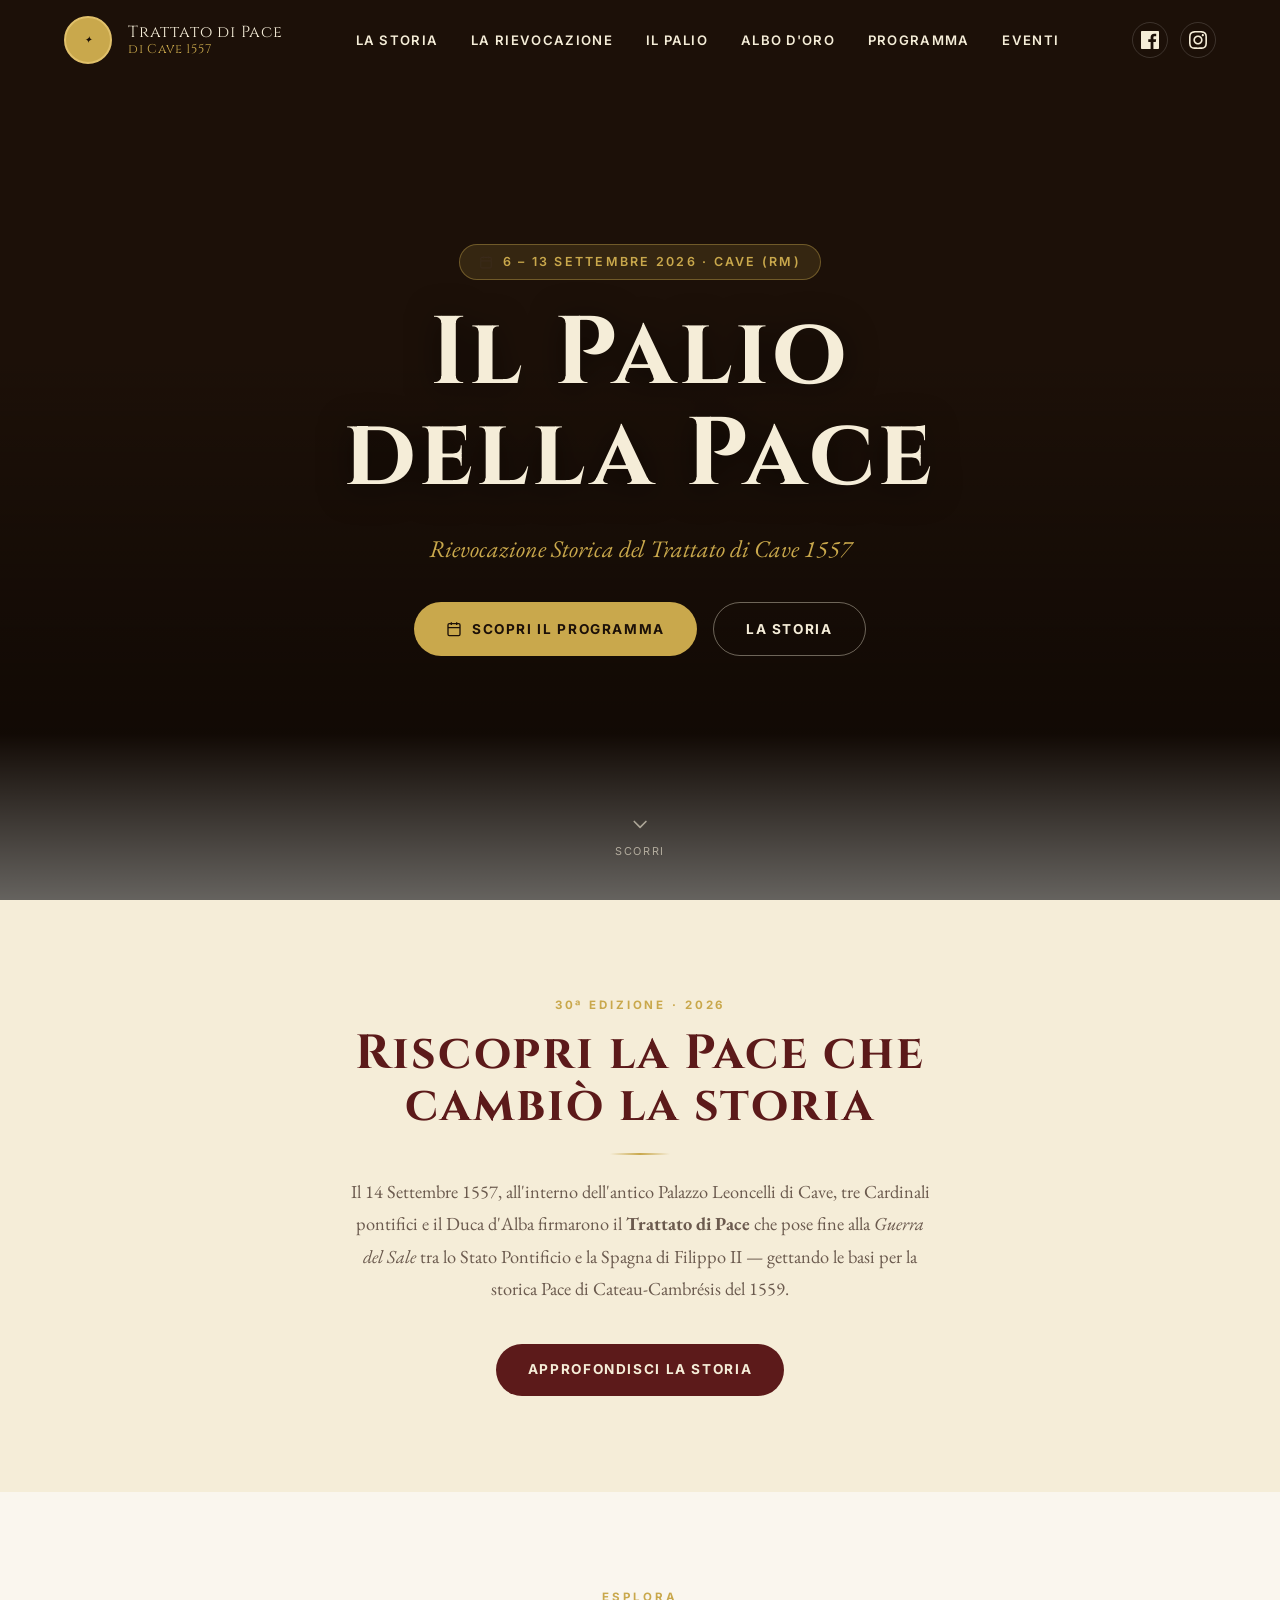
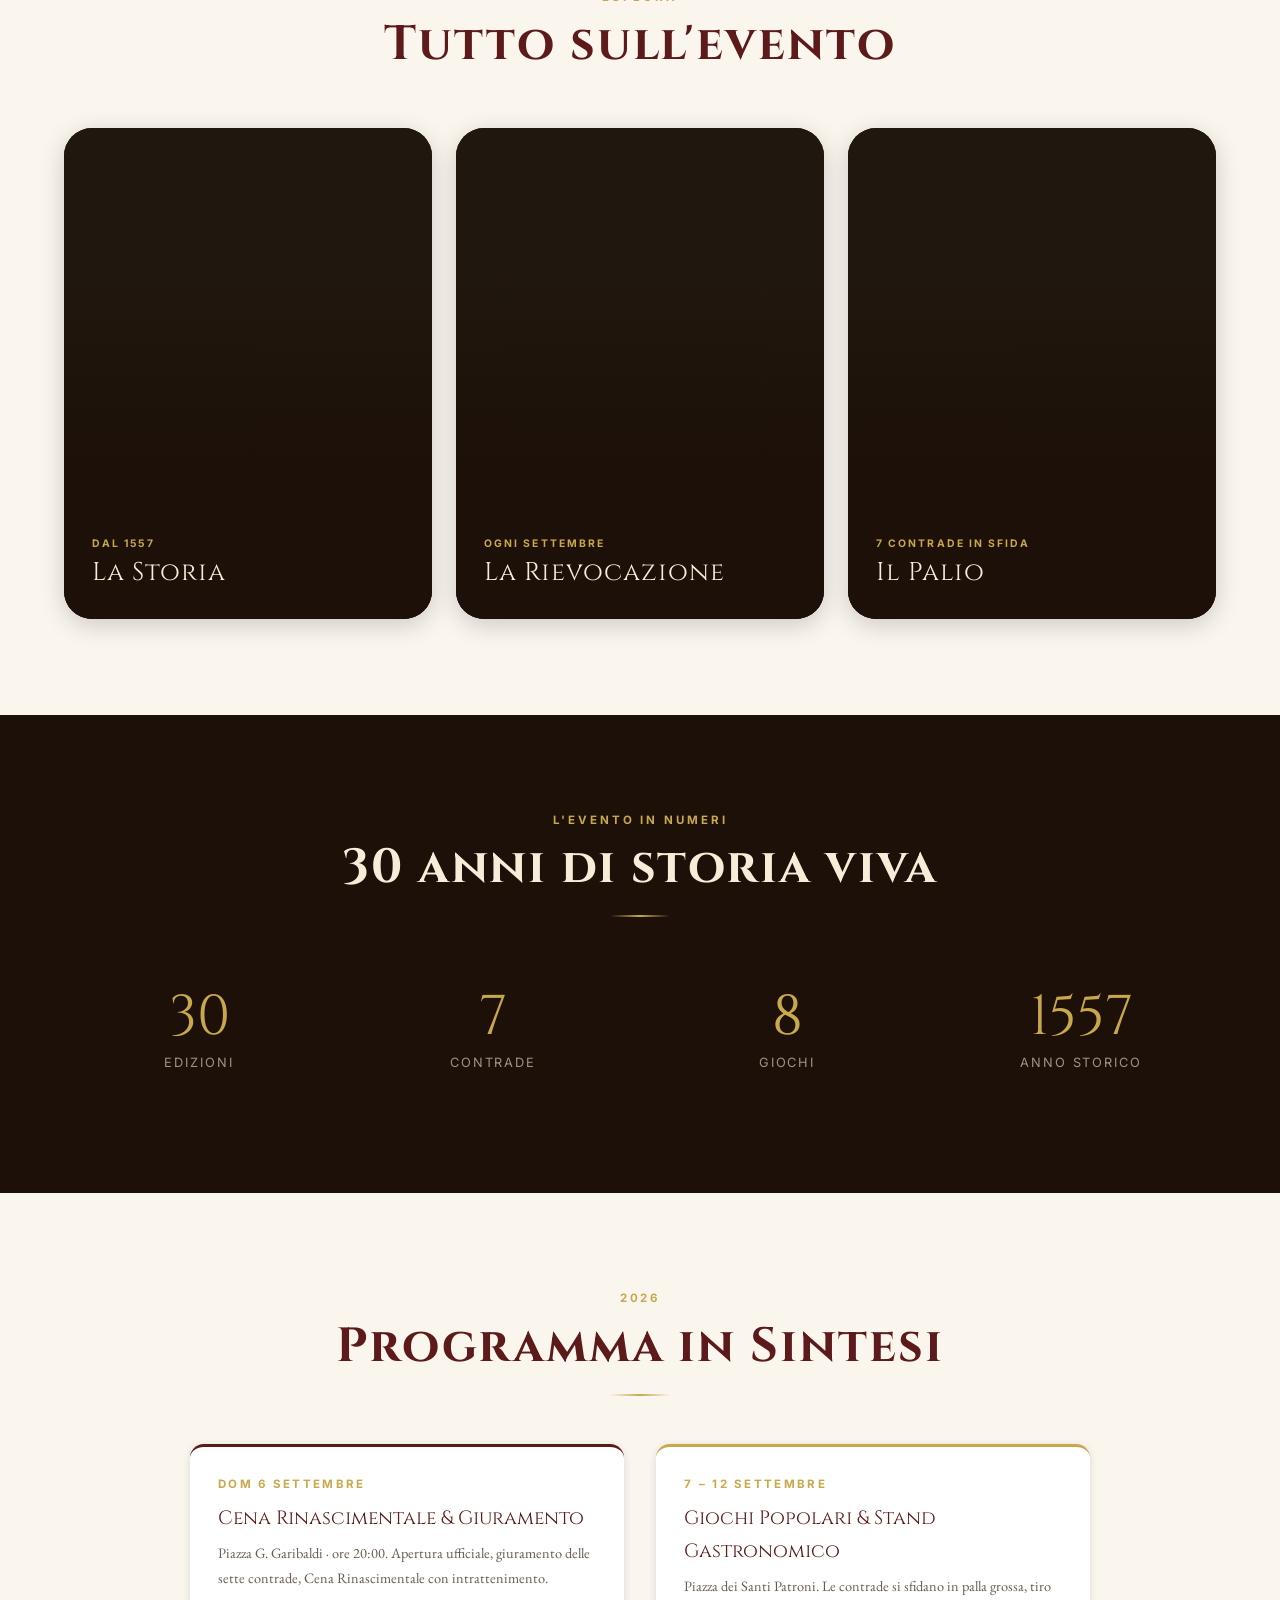
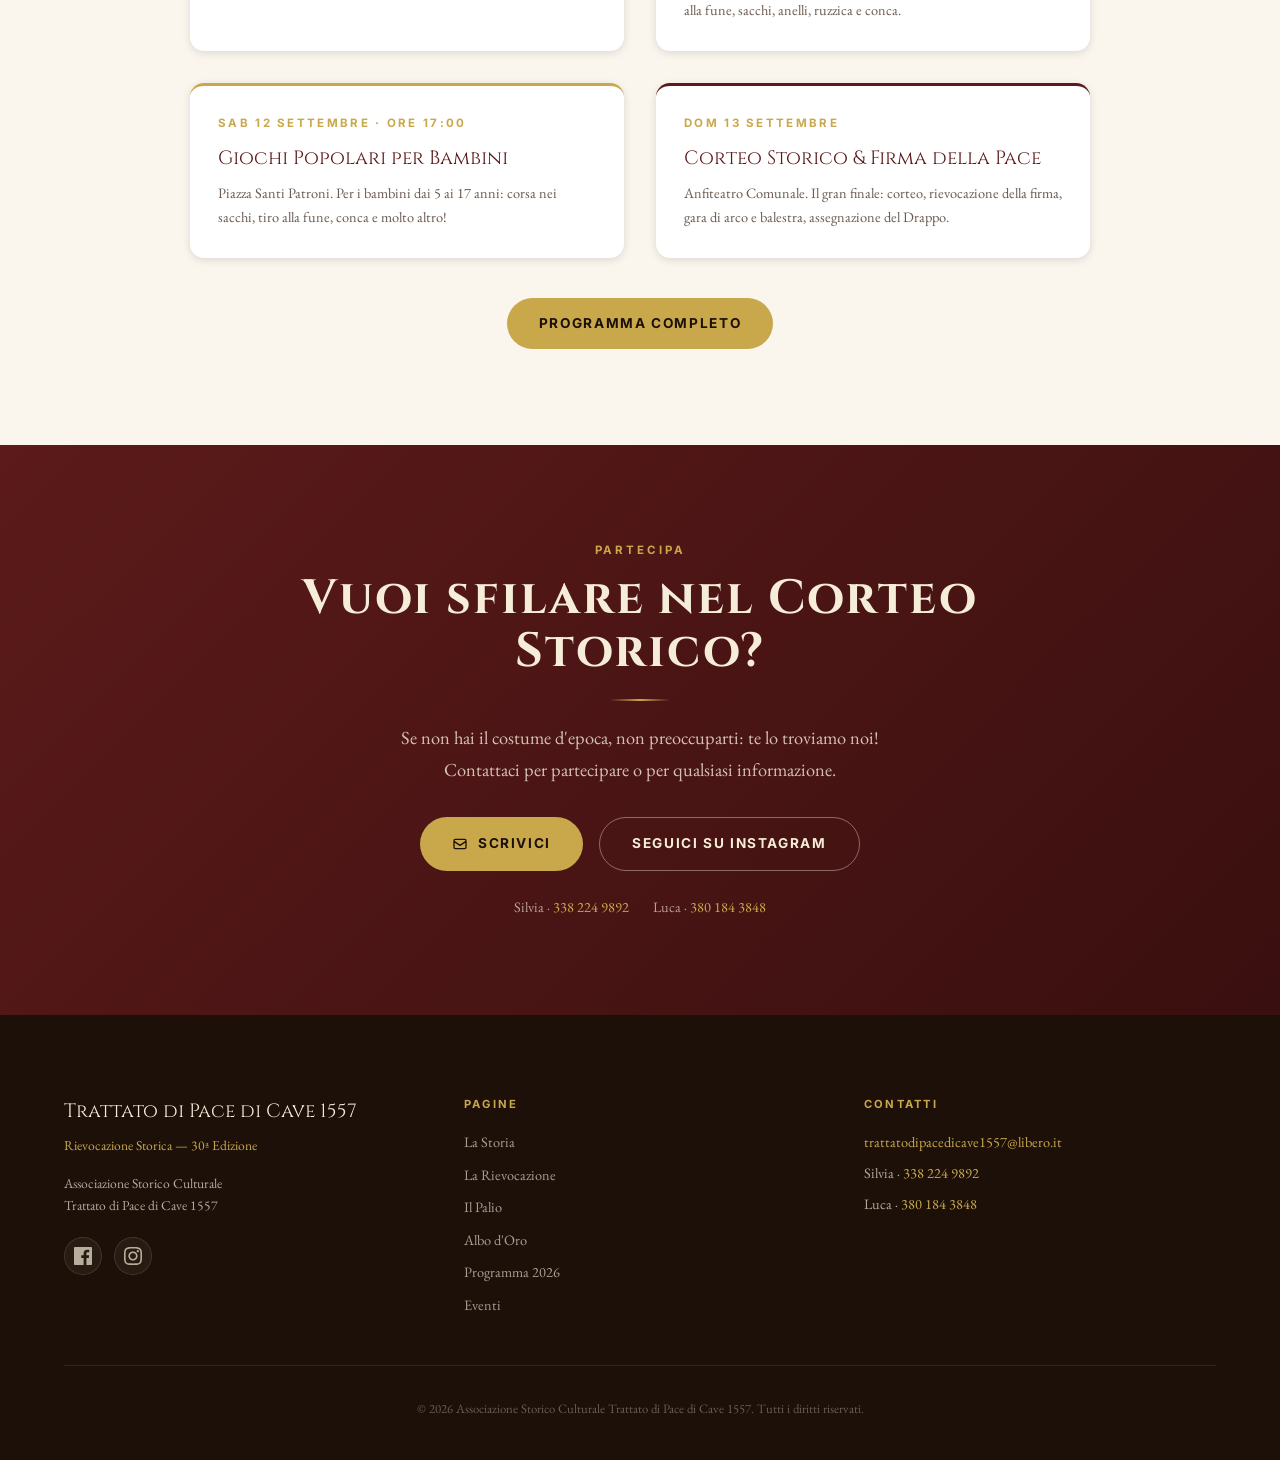
==== index.html @ dfb41fd5 "Add files via upload" ====
<!DOCTYPE html>
<html lang="it" class="scroll-smooth">
<head>
    <meta charset="UTF-8">
    <meta name="viewport" content="width=device-width, initial-scale=1.0">
    <meta name="description" content="Trattato di Pace di Cave 1557 — Rievocazione storica, 6-13 Settembre 2026. Sette contrade in sfida tra giochi popolari, arco, balestra e corteo storico.">
    <meta property="og:title" content="Trattato di Pace di Cave 1557 | Rievocazione Storica 2026">
    <meta property="og:description" content="Riscopri la Pace che pose fine alla Guerra del Sale, firmata a Cave il 14 Settembre 1557. 6-13 Settembre 2026.">
    <meta property="og:type" content="website">
    <meta property="og:locale" content="it_IT">
    <title>Trattato di Pace di Cave 1557 | Rievocazione Storica 2026</title>
    <link rel="preconnect" href="https://fonts.googleapis.com">
    <link rel="preconnect" href="https://fonts.gstatic.com" crossorigin>
    <link href="https://fonts.googleapis.com/css2?family=Cinzel:wght@400;600;700&family=EB+Garamond:ital,wght@0,400;0,500;1,400;1,500&family=Inter:wght@400;500;600;700&display=swap" rel="stylesheet">
    <link rel="stylesheet" href="css/style.css">
</head>
<body>

<!-- ============================================================ HEADER -->
<header class="site-header" role="banner">
    <div class="container">
        <div class="header-inner">
            <a href="index.html" class="header-logo" aria-label="Trattato di Pace di Cave 1557 — Home">
                <div class="logo-img" aria-hidden="true">✦</div>
                <div class="logo-text">
                    Trattato di Pace
                    <span>di Cave 1557</span>
                </div>
            </a>
            <nav class="site-nav" aria-label="Navigazione principale">
                <a href="storia.html">La Storia</a>
                <a href="rievocazione.html">La Rievocazione</a>
                <a href="palio.html">Il Palio</a>
                <a href="albo.html">Albo d'Oro</a>
                <a href="programma.html">Programma</a>
                <a href="eventicollaborazioni.html">Eventi</a>
            </nav>
            <div class="header-social" aria-label="Social media">
                <a href="https://www.facebook.com/PaceDiCave1557/" target="_blank" rel="noopener" aria-label="Facebook">
                    <svg viewBox="0 0 24 24"><path d="M22.675 0h-21.35C.593 0 0 .593 0 1.325v21.351C0 23.407.593 24 1.325 24H12.82v-9.294H9.692v-3.622h3.128V8.413c0-3.1 1.893-4.788 4.659-4.788 1.325 0 2.463.099 2.795.143v3.24l-1.918.001c-1.504 0-1.795.715-1.795 1.763v2.312h3.587l-.467 3.622h-3.12V24h6.116C23.407 24 24 23.407 24 22.676V1.325C24 .593 23.407 0 22.675 0z"/></svg>
                </a>
                <a href="https://www.instagram.com/trattatodipacedicave1557" target="_blank" rel="noopener" aria-label="Instagram">
                    <svg viewBox="0 0 24 24"><path d="M12 2.163c3.204 0 3.584.012 4.85.07 3.252.148 4.771 1.691 4.919 4.919.058 1.265.069 1.645.069 4.849 0 3.205-.012 3.584-.069 4.849-.149 3.225-1.664 4.771-4.919 4.919-1.266.058-1.644.07-4.85.07-3.204 0-3.584-.012-4.849-.07-3.26-.149-4.771-1.699-4.919-4.92-.058-1.265-.07-1.644-.07-4.849 0-3.204.013-3.583.07-4.849.149-3.227 1.664-4.771 4.919-4.919 1.266-.057 1.645-.069 4.849-.069zm0-2.163c-3.259 0-3.667.014-4.947.072-4.358.2-6.78 2.618-6.98 6.98-.059 1.281-.073 1.689-.073 4.948 0 3.259.014 3.668.072 4.948.2 4.358 2.618 6.78 6.98 6.98 1.281.058 1.689.072 4.948.072 3.259 0 3.668-.014 4.948-.072 4.354-.2 6.782-2.618 6.979-6.98.059-1.28.073-1.689.073-4.948 0-3.259-.014-3.667-.072-4.947-.196-4.354-2.617-6.78-6.979-6.98-1.281-.059-1.69-.073-4.949-.073zm0 5.838c-3.403 0-6.162 2.759-6.162 6.162s2.759 6.163 6.162 6.163 6.162-2.759 6.162-6.163c0-3.403-2.759-6.162-6.162-6.162zm0 10.162c-2.209 0-4-1.79-4-4 0-2.209 1.791-4 4-4s4 1.791 4 4c0 2.21-1.791 4-4 4zm6.406-11.845c-.796 0-1.441.645-1.441 1.44s.645 1.44 1.441 1.44c.795 0 1.439-.645 1.439-1.44s-.644-1.44-1.439-1.44z"/></svg>
                </a>
            </div>
            <button class="nav-toggle" id="nav-toggle" aria-label="Apri menu" aria-expanded="false" aria-controls="mobile-drawer">
                <svg fill="none" viewBox="0 0 24 24" stroke-width="2"><path stroke-linecap="round" stroke-linejoin="round" d="M4 6h16M4 12h16M4 18h16"/></svg>
            </button>
        </div>
    </div>
</header>

<!-- Mobile Drawer -->
<div class="mobile-drawer" id="mobile-drawer" role="dialog" aria-modal="true" aria-label="Menu di navigazione">
    <button class="drawer-close" id="drawer-close" aria-label="Chiudi menu">
        <svg fill="none" viewBox="0 0 24 24" stroke-width="2"><path stroke-linecap="round" stroke-linejoin="round" d="M6 18L18 6M6 6l12 12"/></svg>
    </button>
    <nav aria-label="Navigazione mobile">
        <a href="index.html">Home</a>
        <a href="storia.html">La Storia</a>
        <a href="rievocazione.html">La Rievocazione</a>
        <a href="palio.html">Il Palio</a>
        <a href="albo.html">Albo d'Oro</a>
        <a href="programma.html">Programma</a>
        <a href="eventicollaborazioni.html">Eventi</a>
    </nav>
    <div class="drawer-social">
        <a href="https://www.facebook.com/PaceDiCave1557/" target="_blank" rel="noopener" aria-label="Facebook">
            <svg viewBox="0 0 24 24"><path d="M22.675 0h-21.35C.593 0 0 .593 0 1.325v21.351C0 23.407.593 24 1.325 24H12.82v-9.294H9.692v-3.622h3.128V8.413c0-3.1 1.893-4.788 4.659-4.788 1.325 0 2.463.099 2.795.143v3.24l-1.918.001c-1.504 0-1.795.715-1.795 1.763v2.312h3.587l-.467 3.622h-3.12V24h6.116C23.407 24 24 23.407 24 22.676V1.325C24 .593 23.407 0 22.675 0z"/></svg>
        </a>
        <a href="https://www.instagram.com/trattatodipacedicave1557" target="_blank" rel="noopener" aria-label="Instagram">
            <svg viewBox="0 0 24 24"><path d="M12 2.163c3.204 0 3.584.012 4.85.07 3.252.148 4.771 1.691 4.919 4.919.058 1.265.069 1.645.069 4.849 0 3.205-.012 3.584-.069 4.849-.149 3.225-1.664 4.771-4.919 4.919-1.266.058-1.644.07-4.85.07-3.204 0-3.584-.012-4.849-.07-3.26-.149-4.771-1.699-4.919-4.92-.058-1.265-.07-1.644-.07-4.849 0-3.204.013-3.583.07-4.849.149-3.227 1.664-4.771 4.919-4.919 1.266-.057 1.645-.069 4.849-.069zm0-2.163c-3.259 0-3.667.014-4.947.072-4.358.2-6.78 2.618-6.98 6.98-.059 1.281-.073 1.689-.073 4.948 0 3.259.014 3.668.072 4.948.2 4.358 2.618 6.78 6.98 6.98 1.281.058 1.689.072 4.948.072 3.259 0 3.668-.014 4.948-.072 4.354-.2 6.782-2.618 6.979-6.98.059-1.28.073-1.689.073-4.948 0-3.259-.014-3.667-.072-4.947-.196-4.354-2.617-6.78-6.979-6.98-1.281-.059-1.69-.073-4.949-.073zm0 5.838c-3.403 0-6.162 2.759-6.162 6.162s2.759 6.163 6.162 6.163 6.162-2.759 6.162-6.163c0-3.403-2.759-6.162-6.162-6.162zm0 10.162c-2.209 0-4-1.79-4-4 0-2.209 1.791-4 4-4s4 1.791 4 4c0 2.21-1.791 4-4 4zm6.406-11.845c-.796 0-1.441.645-1.441 1.44s.645 1.44 1.441 1.44c.795 0 1.439-.645 1.439-1.44s-.644-1.44-1.439-1.44z"/></svg>
        </a>
    </div>
</div>

<main id="main-content">

<!-- ============================================================ HERO -->
<section class="hero" aria-label="Intestazione principale">
    <div class="hero-bg" role="img" aria-label="Sfondo storico di Cave"></div>
    <div class="hero-content">
        <div class="hero-date-badge">
            <svg width="14" height="14" fill="none" viewBox="0 0 24 24" stroke="currentColor" stroke-width="2" aria-hidden="true"><rect x="3" y="4" width="18" height="18" rx="2"/><path d="M16 2v4M8 2v4M3 10h18"/></svg>
            <span>6 – 13 Settembre 2026 · Cave (RM)</span>
        </div>
        <h1 class="display-title">Il Palio<br>della Pace</h1>
        <p class="display-subtitle">Rievocazione Storica del Trattato di Cave 1557</p>
        <div style="display:flex;gap:1rem;flex-wrap:wrap;justify-content:center;margin-top:.5rem;">
            <a href="programma.html" class="btn btn-gold">
                <svg width="16" height="16" fill="none" viewBox="0 0 24 24" stroke="currentColor" stroke-width="2" aria-hidden="true"><rect x="3" y="4" width="18" height="18" rx="2"/><path d="M16 2v4M8 2v4M3 10h18"/></svg>
                Scopri il Programma
            </a>
            <a href="storia.html" class="btn btn-outline">La Storia</a>
        </div>
    </div>
    <div class="hero-scroll" aria-hidden="true">
        <svg fill="none" viewBox="0 0 24 24" stroke-width="2"><path stroke-linecap="round" stroke-linejoin="round" d="M19 9l-7 7-7-7"/></svg>
        <span>Scorri</span>
    </div>
</section>

<!-- ============================================================ INTRO QUOTE -->
<section class="section-pad section-cream reveal" aria-labelledby="intro-heading">
    <div class="container-sm text-center">
        <p class="section-eyebrow">30ª Edizione · 2026</p>
        <h2 class="section-title" id="intro-heading">Riscopri la Pace che cambiò la storia</h2>
        <span class="gold-rule" aria-hidden="true"></span>
        <p class="section-lead" style="margin:0 auto;text-align:center;">
            Il 14 Settembre 1557, all'interno dell'antico Palazzo Leoncelli di Cave, tre Cardinali pontifici 
            e il Duca d'Alba firmarono il <strong>Trattato di Pace</strong> che pose fine alla 
            <em>Guerra del Sale</em> tra lo Stato Pontificio e la Spagna di Filippo II — 
            gettando le basi per la storica Pace di Cateau-Cambrésis del 1559.
        </p>
        <div style="margin-top:2.5rem;">
            <a href="storia.html" class="btn btn-gold" style="background:var(--burgundy);color:var(--cream);">Approfondisci la storia</a>
        </div>
    </div>
</section>

<!-- ============================================================ SECTIONS NAV -->
<section class="section-pad section-parchment" aria-label="Sezioni del sito">
    <div class="container">
        <div class="text-center reveal" style="margin-bottom:3.5rem;">
            <p class="section-eyebrow">Esplora</p>
            <h2 class="section-title">Tutto sull'evento</h2>
        </div>
        <div class="grid-3">
            <a href="storia.html" class="nav-card reveal reveal-delay-1" aria-label="Leggi La Storia">
                <div class="card-bg" style="background-image:url('assets/images/storia-bg.jpg');"></div>
                <div class="card-overlay"></div>
                <div class="card-label">
                    <span class="card-eyebrow">Dal 1557</span>
                    <span class="card-name">La Storia</span>
                </div>
                <div class="card-arrow" aria-hidden="true">
                    <svg fill="none" viewBox="0 0 24 24" stroke-width="2"><path stroke-linecap="round" stroke-linejoin="round" d="M5 12h14M12 5l7 7-7 7"/></svg>
                </div>
            </a>
            <a href="rievocazione.html" class="nav-card reveal reveal-delay-2" aria-label="Scopri La Rievocazione">
                <div class="card-bg" style="background-image:url('assets/images/rievocazione-bg.jpg');"></div>
                <div class="card-overlay"></div>
                <div class="card-label">
                    <span class="card-eyebrow">Ogni Settembre</span>
                    <span class="card-name">La Rievocazione</span>
                </div>
                <div class="card-arrow" aria-hidden="true">
                    <svg fill="none" viewBox="0 0 24 24" stroke-width="2"><path stroke-linecap="round" stroke-linejoin="round" d="M5 12h14M12 5l7 7-7 7"/></svg>
                </div>
            </a>
            <a href="palio.html" class="nav-card reveal reveal-delay-3" aria-label="Scopri Il Palio">
                <div class="card-bg" style="background-image:url('assets/images/palio-bg.jpg');"></div>
                <div class="card-overlay"></div>
                <div class="card-label">
                    <span class="card-eyebrow">7 Contrade in sfida</span>
                    <span class="card-name">Il Palio</span>
                </div>
                <div class="card-arrow" aria-hidden="true">
                    <svg fill="none" viewBox="0 0 24 24" stroke-width="2"><path stroke-linecap="round" stroke-linejoin="round" d="M5 12h14M12 5l7 7-7 7"/></svg>
                </div>
            </a>
        </div>
    </div>
</section>

<!-- ============================================================ HIGHLIGHT STATS -->
<section class="section-pad section-dark" aria-label="Numeri dell'evento">
    <div class="container">
        <div class="text-center reveal" style="margin-bottom:3rem;">
            <p class="section-eyebrow">L'evento in numeri</p>
            <h2 class="section-title light">30 anni di storia viva</h2>
            <span class="gold-rule" aria-hidden="true"></span>
        </div>
        <div class="grid-4">
            <div class="reveal reveal-delay-1" style="text-align:center;padding:1.5rem;">
                <div style="font-family:var(--font-serif);font-size:3.5rem;color:var(--gold);line-height:1;">30</div>
                <div style="font-size:.8rem;letter-spacing:.15em;text-transform:uppercase;font-family:var(--font-sans);color:rgba(245,237,216,.6);margin-top:.4rem;">Edizioni</div>
            </div>
            <div class="reveal reveal-delay-2" style="text-align:center;padding:1.5rem;">
                <div style="font-family:var(--font-serif);font-size:3.5rem;color:var(--gold);line-height:1;">7</div>
                <div style="font-size:.8rem;letter-spacing:.15em;text-transform:uppercase;font-family:var(--font-sans);color:rgba(245,237,216,.6);margin-top:.4rem;">Contrade</div>
            </div>
            <div class="reveal reveal-delay-3" style="text-align:center;padding:1.5rem;">
                <div style="font-family:var(--font-serif);font-size:3.5rem;color:var(--gold);line-height:1;">8</div>
                <div style="font-size:.8rem;letter-spacing:.15em;text-transform:uppercase;font-family:var(--font-sans);color:rgba(245,237,216,.6);margin-top:.4rem;">Giochi</div>
            </div>
            <div class="reveal" style="text-align:center;padding:1.5rem;transition-delay:.4s;">
                <div style="font-family:var(--font-serif);font-size:3.5rem;color:var(--gold);line-height:1;">1557</div>
                <div style="font-size:.8rem;letter-spacing:.15em;text-transform:uppercase;font-family:var(--font-sans);color:rgba(245,237,216,.6);margin-top:.4rem;">Anno storico</div>
            </div>
        </div>
    </div>
</section>

<!-- ============================================================ PROGRAM PREVIEW -->
<section class="section-pad section-parchment" aria-labelledby="programma-heading">
    <div class="container">
        <div class="text-center reveal" style="margin-bottom:3rem;">
            <p class="section-eyebrow">2026</p>
            <h2 class="section-title" id="programma-heading">Programma in Sintesi</h2>
            <span class="gold-rule" aria-hidden="true"></span>
        </div>
        <div class="grid-2 reveal" style="max-width:900px;margin:0 auto 2.5rem;">
            <div style="background:white;border-radius:var(--radius-md);padding:1.75rem;box-shadow:var(--shadow-sm);border-top:3px solid var(--burgundy);">
                <div style="font-family:var(--font-sans);font-size:.72rem;font-weight:700;letter-spacing:.2em;text-transform:uppercase;color:var(--gold);margin-bottom:.5rem;">Dom 6 Settembre</div>
                <div style="font-family:var(--font-serif);font-size:1.2rem;color:var(--burgundy);margin-bottom:.4rem;">Cena Rinascimentale & Giuramento</div>
                <div style="font-size:.9rem;color:var(--slate);">Piazza G. Garibaldi · ore 20:00. Apertura ufficiale, giuramento delle sette contrade, Cena Rinascimentale con intrattenimento.</div>
            </div>
            <div style="background:white;border-radius:var(--radius-md);padding:1.75rem;box-shadow:var(--shadow-sm);border-top:3px solid var(--gold);">
                <div style="font-family:var(--font-sans);font-size:.72rem;font-weight:700;letter-spacing:.2em;text-transform:uppercase;color:var(--gold);margin-bottom:.5rem;">7 – 12 Settembre</div>
                <div style="font-family:var(--font-serif);font-size:1.2rem;color:var(--burgundy);margin-bottom:.4rem;">Giochi Popolari & Stand Gastronomico</div>
                <div style="font-size:.9rem;color:var(--slate);">Piazza dei Santi Patroni. Le contrade si sfidano in palla grossa, tiro alla fune, sacchi, anelli, ruzzica e conca.</div>
            </div>
            <div style="background:white;border-radius:var(--radius-md);padding:1.75rem;box-shadow:var(--shadow-sm);border-top:3px solid var(--gold);">
                <div style="font-family:var(--font-sans);font-size:.72rem;font-weight:700;letter-spacing:.2em;text-transform:uppercase;color:var(--gold);margin-bottom:.5rem;">Sab 12 Settembre · ore 17:00</div>
                <div style="font-family:var(--font-serif);font-size:1.2rem;color:var(--burgundy);margin-bottom:.4rem;">Giochi Popolari per Bambini</div>
                <div style="font-size:.9rem;color:var(--slate);">Piazza Santi Patroni. Per i bambini dai 5 ai 17 anni: corsa nei sacchi, tiro alla fune, conca e molto altro!</div>
            </div>
            <div style="background:white;border-radius:var(--radius-md);padding:1.75rem;box-shadow:var(--shadow-sm);border-top:3px solid var(--burgundy);">
                <div style="font-family:var(--font-sans);font-size:.72rem;font-weight:700;letter-spacing:.2em;text-transform:uppercase;color:var(--gold);margin-bottom:.5rem;">Dom 13 Settembre</div>
                <div style="font-family:var(--font-serif);font-size:1.2rem;color:var(--burgundy);margin-bottom:.4rem;">Corteo Storico & Firma della Pace</div>
                <div style="font-size:.9rem;color:var(--slate);">Anfiteatro Comunale. Il gran finale: corteo, rievocazione della firma, gara di arco e balestra, assegnazione del Drappo.</div>
            </div>
        </div>
        <div class="text-center reveal">
            <a href="programma.html" class="btn btn-gold">Programma completo</a>
        </div>
    </div>
</section>

<!-- ============================================================ CONTATTI CTA -->
<section class="section-pad" style="background:linear-gradient(135deg,var(--burgundy),#3a0f0f);" aria-labelledby="cta-heading">
    <div class="container-sm text-center reveal">
        <p class="section-eyebrow">Partecipa</p>
        <h2 class="section-title light" id="cta-heading">Vuoi sfilare nel Corteo Storico?</h2>
        <span class="gold-rule" aria-hidden="true"></span>
        <p class="section-lead light" style="margin:0 auto 2rem;text-align:center;">
            Se non hai il costume d'epoca, non preoccuparti: te lo troviamo noi!<br>
            Contattaci per partecipare o per qualsiasi informazione.
        </p>
        <div style="display:flex;flex-wrap:wrap;justify-content:center;gap:1rem;margin-bottom:1.5rem;">
            <a href="mailto:trattatodipacedicave1557@libero.it" class="btn btn-gold">
                <svg width="16" height="16" fill="none" viewBox="0 0 24 24" stroke="currentColor" stroke-width="2" aria-hidden="true"><path stroke-linecap="round" stroke-linejoin="round" d="M3 8l9 6 9-6M5 19h14a2 2 0 002-2V7a2 2 0 00-2-2H5a2 2 0 00-2 2v10a2 2 0 002 2z"/></svg>
                Scrivici
            </a>
            <a href="https://www.instagram.com/trattatodipacedicave1557" target="_blank" rel="noopener" class="btn btn-outline">Seguici su Instagram</a>
        </div>
        <div style="color:rgba(245,237,216,.65);font-size:.9rem;display:flex;flex-wrap:wrap;justify-content:center;gap:.5rem 1.5rem;">
            <span>Silvia · <a href="tel:3382249892" style="color:var(--gold);">338 224 9892</a></span>
            <span>Luca · <a href="tel:3801843848" style="color:var(--gold);">380 184 3848</a></span>
        </div>
    </div>
</section>

</main>

<!-- ============================================================ FOOTER -->
<footer class="site-footer" role="contentinfo">
    <div class="container">
        <div class="footer-grid">
            <div class="footer-brand">
                <div class="footer-brand-name">Trattato di Pace di Cave 1557</div>
                <div class="footer-brand-sub">Rievocazione Storica — 30ª Edizione</div>
                <p style="font-size:.85rem;line-height:1.6;">Associazione Storico Culturale<br>Trattato di Pace di Cave 1557</p>
                <div class="footer-social">
                    <a href="https://www.facebook.com/PaceDiCave1557/" target="_blank" rel="noopener" aria-label="Facebook">
                        <svg viewBox="0 0 24 24"><path d="M22.675 0h-21.35C.593 0 0 .593 0 1.325v21.351C0 23.407.593 24 1.325 24H12.82v-9.294H9.692v-3.622h3.128V8.413c0-3.1 1.893-4.788 4.659-4.788 1.325 0 2.463.099 2.795.143v3.24l-1.918.001c-1.504 0-1.795.715-1.795 1.763v2.312h3.587l-.467 3.622h-3.12V24h6.116C23.407 24 24 23.407 24 22.676V1.325C24 .593 23.407 0 22.675 0z"/></svg>
                    </a>
                    <a href="https://www.instagram.com/trattatodipacedicave1557" target="_blank" rel="noopener" aria-label="Instagram">
                        <svg viewBox="0 0 24 24"><path d="M12 2.163c3.204 0 3.584.012 4.85.07 3.252.148 4.771 1.691 4.919 4.919.058 1.265.069 1.645.069 4.849 0 3.205-.012 3.584-.069 4.849-.149 3.225-1.664 4.771-4.919 4.919-1.266.058-1.644.07-4.85.07-3.204 0-3.584-.012-4.849-.07-3.26-.149-4.771-1.699-4.919-4.92-.058-1.265-.07-1.644-.07-4.849 0-3.204.013-3.583.07-4.849.149-3.227 1.664-4.771 4.919-4.919 1.266-.057 1.645-.069 4.849-.069zm0-2.163c-3.259 0-3.667.014-4.947.072-4.358.2-6.78 2.618-6.98 6.98-.059 1.281-.073 1.689-.073 4.948 0 3.259.014 3.668.072 4.948.2 4.358 2.618 6.78 6.98 6.98 1.281.058 1.689.072 4.948.072 3.259 0 3.668-.014 4.948-.072 4.354-.2 6.782-2.618 6.979-6.98.059-1.28.073-1.689.073-4.948 0-3.259-.014-3.667-.072-4.947-.196-4.354-2.617-6.78-6.979-6.98-1.281-.059-1.69-.073-4.949-.073zm0 5.838c-3.403 0-6.162 2.759-6.162 6.162s2.759 6.163 6.162 6.163 6.162-2.759 6.162-6.163c0-3.403-2.759-6.162-6.162-6.162zm0 10.162c-2.209 0-4-1.79-4-4 0-2.209 1.791-4 4-4s4 1.791 4 4c0 2.21-1.791 4-4 4zm6.406-11.845c-.796 0-1.441.645-1.441 1.44s.645 1.44 1.441 1.44c.795 0 1.439-.645 1.439-1.44s-.644-1.44-1.439-1.44z"/></svg>
                    </a>
                </div>
            </div>
            <div>
                <div class="footer-title">Pagine</div>
                <nav class="footer-links" aria-label="Link al piè di pagina">
                    <a href="storia.html">La Storia</a>
                    <a href="rievocazione.html">La Rievocazione</a>
                    <a href="palio.html">Il Palio</a>
                    <a href="albo.html">Albo d'Oro</a>
                    <a href="programma.html">Programma 2026</a>
                    <a href="eventicollaborazioni.html">Eventi</a>
                </nav>
            </div>
            <div class="footer-contact">
                <div class="footer-title">Contatti</div>
                <p><a href="mailto:trattatodipacedicave1557@libero.it">trattatodipacedicave1557@libero.it</a></p>
                <p>Silvia · <a href="tel:3382249892">338 224 9892</a></p>
                <p>Luca · <a href="tel:3801843848">380 184 3848</a></p>
            </div>
        </div>
        <div class="footer-bottom">
            <span>&copy; 2026 Associazione Storico Culturale Trattato di Pace di Cave 1557. Tutti i diritti riservati.</span>
        </div>
    </div>
</footer>

<!-- Mobile Sticky Bar -->
<div class="sticky-bar" role="navigation" aria-label="Azioni rapide">
    <a href="programma.html" class="btn btn-gold">📅 Programma</a>
    <a href="mailto:trattatodipacedicave1557@libero.it" class="btn btn-outline">✉ Contatti</a>
</div>

<script src="js/main.js"></script>
</body>
</html>
---- css/style.css ----
/* ============================================================
   Trattato di Pace di Cave 1557 — Design System
   ============================================================ */

/* --- Tokens --- */
:root {
    --burgundy:    #5C1A1A;
    --burgundy-lt: #7A2525;
    --gold:        #C9A84C;
    --gold-lt:     #E0C06A;
    --cream:       #F5EDD8;
    --cream-dk:    #EAD9B8;
    --parchment:   #FAF6EE;
    --ink:         #1C1008;
    --ink-lt:      #3A2A1A;
    --slate:       #6B5A4E;
    --white:       #FFFFFF;

    --font-serif:  'Cinzel', 'Playfair Display', serif;
    --font-body:   'EB Garamond', Georgia, serif;
    --font-sans:   'Inter', system-ui, sans-serif;

    --radius-sm:   6px;
    --radius-md:   14px;
    --radius-lg:   28px;
    --shadow-sm:   0 2px 8px rgba(0,0,0,.12);
    --shadow-md:   0 6px 24px rgba(0,0,0,.18);
    --shadow-lg:   0 12px 48px rgba(0,0,0,.24);

    --transition:  all .3s cubic-bezier(.4,0,.2,1);
}

/* --- Reset --- */
*, *::before, *::after { box-sizing: border-box; margin: 0; padding: 0; }
html { scroll-behavior: smooth; font-size: 16px; }
body {
    font-family: var(--font-body);
    background: var(--parchment);
    color: var(--ink-lt);
    line-height: 1.7;
    overflow-x: hidden;
}
img { display: block; max-width: 100%; }
a { text-decoration: none; color: inherit; }

/* --- Utility --- */
.container { max-width: 1200px; margin: 0 auto; padding: 0 1.5rem; }
.container-sm { max-width: 780px; margin: 0 auto; padding: 0 1.5rem; }
.visually-hidden { position: absolute; width: 1px; height: 1px; overflow: hidden; clip: rect(0,0,0,0); }
.text-center { text-align: center; }
.section-pad { padding: 6rem 0; }

/* ============================================================
   HEADER / NAV
   ============================================================ */
.site-header {
    position: fixed;
    top: 0; left: 0; right: 0;
    z-index: 1000;
    background: transparent;
    transition: background .4s ease, box-shadow .4s ease, backdrop-filter .4s ease;
}
.site-header.scrolled {
    background: rgba(28, 16, 8, .92);
    backdrop-filter: blur(12px);
    box-shadow: 0 2px 24px rgba(0,0,0,.4);
}
.header-inner {
    display: flex;
    align-items: center;
    justify-content: space-between;
    height: 80px;
    gap: 1rem;
}
.header-logo {
    display: flex;
    align-items: center;
    gap: 1rem;
    flex-shrink: 0;
}
.header-logo .logo-img {
    width: 48px; height: 48px;
    border-radius: 50%;
    object-fit: contain;
    background: var(--gold);
    display: flex; align-items: center; justify-content: center;
    font-size: .6rem; color: var(--ink); font-style: italic;
    border: 2px solid var(--gold-lt);
    flex-shrink: 0;
}
.header-logo .logo-text {
    font-family: var(--font-serif);
    font-size: 1rem;
    color: var(--cream);
    line-height: 1.2;
    letter-spacing: .05em;
}
.header-logo .logo-text span { color: var(--gold); font-size: .8em; display: block; }

/* Desktop nav */
.site-nav { display: flex; align-items: center; gap: .25rem; }
.site-nav a {
    font-family: var(--font-sans);
    font-size: .82rem;
    font-weight: 600;
    letter-spacing: .1em;
    text-transform: uppercase;
    color: var(--cream);
    padding: .5rem .9rem;
    border-radius: var(--radius-sm);
    transition: var(--transition);
    position: relative;
}
.site-nav a::after {
    content: '';
    position: absolute;
    bottom: 4px; left: 50%; right: 50%;
    height: 1px;
    background: var(--gold);
    transition: var(--transition);
}
.site-nav a:hover { color: var(--gold); }
.site-nav a:hover::after { left: .9rem; right: .9rem; }
.site-nav a.active { color: var(--gold); }
.site-nav a.active::after { left: .9rem; right: .9rem; }

/* Social */
.header-social { display: flex; gap: .75rem; align-items: center; }
.header-social a {
    color: var(--cream);
    transition: var(--transition);
    display: flex; align-items: center;
    width: 36px; height: 36px;
    border-radius: 50%;
    justify-content: center;
    border: 1px solid rgba(255,255,255,.15);
}
.header-social a:hover { color: var(--gold); border-color: var(--gold); background: rgba(201,168,76,.1); }
.header-social svg { width: 18px; height: 18px; fill: currentColor; }

/* Mobile hamburger */
.nav-toggle {
    display: none;
    background: none;
    border: 1px solid rgba(255,255,255,.3);
    border-radius: var(--radius-sm);
    padding: .5rem;
    cursor: pointer;
    color: var(--cream);
    flex-shrink: 0;
}
.nav-toggle svg { width: 22px; height: 22px; stroke: currentColor; }
.nav-toggle:focus-visible { outline: 2px solid var(--gold); outline-offset: 2px; }

/* Mobile drawer */
.mobile-drawer {
    display: none;
    position: fixed;
    inset: 0;
    z-index: 999;
    background: rgba(28, 16, 8, .98);
    flex-direction: column;
    align-items: center;
    justify-content: center;
    gap: 1.5rem;
    padding: 2rem;
}
.mobile-drawer.open { display: flex; }
.mobile-drawer a {
    font-family: var(--font-serif);
    font-size: 1.6rem;
    color: var(--cream);
    letter-spacing: .08em;
    transition: var(--transition);
}
.mobile-drawer a:hover { color: var(--gold); }
.drawer-close {
    position: absolute;
    top: 1.5rem; right: 1.5rem;
    background: none;
    border: 1px solid rgba(255,255,255,.2);
    border-radius: var(--radius-sm);
    color: var(--cream);
    padding: .4rem;
    cursor: pointer;
}
.drawer-close svg { width: 22px; height: 22px; stroke: currentColor; }
.drawer-social { display: flex; gap: 1.5rem; margin-top: 1rem; }
.drawer-social a { color: var(--cream); transition: var(--transition); }
.drawer-social a:hover { color: var(--gold); }
.drawer-social svg { width: 22px; height: 22px; fill: currentColor; }

/* ============================================================
   TYPOGRAPHY SYSTEM
   ============================================================ */
.display-title {
    font-family: var(--font-serif);
    font-size: clamp(2.5rem, 8vw, 6rem);
    color: var(--cream);
    line-height: 1.05;
    letter-spacing: .04em;
    text-shadow: 0 4px 32px rgba(0,0,0,.6);
}
.display-subtitle {
    font-family: var(--font-body);
    font-size: clamp(1.1rem, 2.5vw, 1.5rem);
    color: var(--gold);
    font-style: italic;
}
.section-title {
    font-family: var(--font-serif);
    font-size: clamp(1.8rem, 4vw, 3rem);
    color: var(--burgundy);
    letter-spacing: .04em;
    line-height: 1.1;
}
.section-title.light { color: var(--cream); }
.section-eyebrow {
    font-family: var(--font-sans);
    font-size: .72rem;
    font-weight: 700;
    letter-spacing: .25em;
    text-transform: uppercase;
    color: var(--gold);
    margin-bottom: .75rem;
}
.section-lead {
    font-family: var(--font-body);
    font-size: 1.15rem;
    color: var(--slate);
    line-height: 1.75;
    max-width: 65ch;
}
.section-lead.light { color: rgba(245, 237, 216, .8); }

/* Gold rule */
.gold-rule {
    display: block;
    height: 2px;
    width: 60px;
    background: linear-gradient(to right, transparent, var(--gold), transparent);
    margin: 1.25rem auto;
}

/* ============================================================
   HERO
   ============================================================ */
.hero {
    position: relative;
    min-height: 100vh;
    display: flex;
    align-items: center;
    justify-content: center;
    text-align: center;
    overflow: hidden;
    background: var(--ink);
}
.hero-bg {
    position: absolute;
    inset: 0;
    background-image: url('../assets/images/hero-bg.jpg');
    background-size: cover;
    background-position: center;
    transform: scale(1.05);
    transition: transform 8s ease-out;
    filter: brightness(.45) saturate(1.1);
}
.hero-bg::after {
    content: '';
    position: absolute;
    inset: 0;
    background: linear-gradient(
        to bottom,
        transparent 40%,
        rgba(28,16,8,.7) 80%,
        var(--parchment) 100%
    );
}
.hero-content {
    position: relative;
    z-index: 2;
    padding: 2rem 1.5rem;
    display: flex;
    flex-direction: column;
    align-items: center;
    gap: 1.5rem;
    animation: fadeUpIn .9s ease forwards;
}
.hero-date-badge {
    display: inline-flex;
    align-items: center;
    gap: .6rem;
    background: rgba(201,168,76,.15);
    border: 1px solid rgba(201,168,76,.4);
    border-radius: 100px;
    padding: .4rem 1.2rem;
    backdrop-filter: blur(8px);
}
.hero-date-badge span {
    font-family: var(--font-sans);
    font-size: .78rem;
    font-weight: 600;
    letter-spacing: .18em;
    text-transform: uppercase;
    color: var(--gold);
}
.hero-scroll {
    position: absolute;
    bottom: 2.5rem;
    left: 50%;
    transform: translateX(-50%);
    display: flex;
    flex-direction: column;
    align-items: center;
    gap: .5rem;
    z-index: 2;
    animation: bounce 2s ease infinite;
    color: var(--cream);
    opacity: .6;
}
.hero-scroll svg { width: 20px; height: 20px; stroke: currentColor; }
.hero-scroll span { font-size: .68rem; font-family: var(--font-sans); letter-spacing: .15em; text-transform: uppercase; }

@keyframes fadeUpIn {
    from { opacity: 0; transform: translateY(30px); }
    to   { opacity: 1; transform: translateY(0); }
}
@keyframes bounce {
    0%, 100% { transform: translateX(-50%) translateY(0); }
    50%       { transform: translateX(-50%) translateY(8px); }
}

/* ============================================================
   BUTTONS
   ============================================================ */
.btn {
    display: inline-flex;
    align-items: center;
    gap: .6rem;
    font-family: var(--font-sans);
    font-size: .85rem;
    font-weight: 700;
    letter-spacing: .12em;
    text-transform: uppercase;
    padding: .9rem 2rem;
    border-radius: 100px;
    border: none;
    cursor: pointer;
    transition: var(--transition);
}
.btn:focus-visible { outline: 2px solid var(--gold); outline-offset: 3px; }
.btn-gold {
    background: var(--gold);
    color: var(--ink);
}
.btn-gold:hover { background: var(--gold-lt); transform: translateY(-2px); box-shadow: 0 8px 28px rgba(201,168,76,.4); }
.btn-outline {
    background: transparent;
    color: var(--cream);
    border: 1.5px solid rgba(245,237,216,.4);
}
.btn-outline:hover { border-color: var(--gold); color: var(--gold); transform: translateY(-2px); }

/* ============================================================
   CARDS
   ============================================================ */
.card {
    background: var(--white);
    border-radius: var(--radius-md);
    overflow: hidden;
    box-shadow: var(--shadow-sm);
    transition: var(--transition);
}
.card:hover { box-shadow: var(--shadow-md); transform: translateY(-4px); }
.card-img {
    width: 100%;
    aspect-ratio: 4/3;
    object-fit: cover;
    background: var(--cream-dk);
    display: flex;
    align-items: center;
    justify-content: center;
    font-style: italic;
    color: var(--slate);
    font-size: .85rem;
    min-height: 200px;
}
.card-body { padding: 1.5rem; }
.card-title {
    font-family: var(--font-serif);
    font-size: 1.2rem;
    color: var(--burgundy);
    margin-bottom: .5rem;
}
.card-text { font-size: .95rem; color: var(--slate); }

/* Nav card (homepage) */
.nav-card {
    display: block;
    position: relative;
    border-radius: var(--radius-lg);
    overflow: hidden;
    aspect-ratio: 3/4;
    cursor: pointer;
    background: var(--ink);
    box-shadow: var(--shadow-md);
    transition: var(--transition);
}
.nav-card:hover { transform: translateY(-8px) scale(1.01); box-shadow: var(--shadow-lg); }
.nav-card:focus-visible { outline: 3px solid var(--gold); outline-offset: 4px; }
.nav-card .card-bg {
    position: absolute;
    inset: 0;
    background: var(--ink-lt);
    background-size: cover;
    background-position: center;
    transition: transform .6s ease;
    filter: brightness(.55);
}
.nav-card:hover .card-bg { transform: scale(1.05); filter: brightness(.4); }
.nav-card .card-overlay {
    position: absolute;
    inset: 0;
    background: linear-gradient(to top, rgba(28,16,8,.95) 30%, transparent 70%);
}
.nav-card .card-label {
    position: absolute;
    bottom: 0;
    left: 0; right: 0;
    padding: 2rem 1.75rem;
    display: flex;
    flex-direction: column;
    gap: .4rem;
}
.nav-card .card-eyebrow {
    font-family: var(--font-sans);
    font-size: .65rem;
    font-weight: 700;
    letter-spacing: .2em;
    text-transform: uppercase;
    color: var(--gold);
}
.nav-card .card-name {
    font-family: var(--font-serif);
    font-size: 1.6rem;
    color: var(--cream);
    line-height: 1.1;
    letter-spacing: .04em;
}
.nav-card .card-arrow {
    position: absolute;
    top: 1.25rem; right: 1.25rem;
    width: 36px; height: 36px;
    border-radius: 50%;
    background: rgba(201,168,76,.2);
    border: 1px solid rgba(201,168,76,.4);
    display: flex; align-items: center; justify-content: center;
    color: var(--gold);
    transition: var(--transition);
    opacity: 0;
}
.nav-card:hover .card-arrow { opacity: 1; transform: rotate(45deg); }
.nav-card .card-arrow svg { width: 16px; height: 16px; stroke: currentColor; }

/* ============================================================
   SECTIONS
   ============================================================ */
.section-dark {
    background: var(--ink);
    color: var(--cream);
}
.section-cream {
    background: var(--cream);
    color: var(--ink-lt);
}
.section-parchment {
    background: var(--parchment);
    color: var(--ink-lt);
}

/* ============================================================
   TIMELINE (Programma)
   ============================================================ */
.timeline { position: relative; padding: 2rem 0; }
.timeline::before {
    content: '';
    position: absolute;
    left: 20px;
    top: 0; bottom: 0;
    width: 2px;
    background: linear-gradient(to bottom, transparent, var(--gold) 10%, var(--gold) 90%, transparent);
}
.timeline-item {
    display: grid;
    grid-template-columns: 60px 1fr;
    gap: 1.5rem;
    margin-bottom: 3rem;
    align-items: start;
}
.timeline-dot {
    width: 40px; height: 40px;
    border-radius: 50%;
    background: var(--burgundy);
    border: 3px solid var(--gold);
    display: flex; align-items: center; justify-content: center;
    flex-shrink: 0;
    margin-top: .15rem;
    box-shadow: 0 0 0 6px rgba(201,168,76,.12);
}
.timeline-dot svg { width: 16px; height: 16px; stroke: var(--gold); }
.timeline-content {
    background: var(--white);
    border-radius: var(--radius-md);
    padding: 1.5rem;
    box-shadow: var(--shadow-sm);
    border-left: 3px solid var(--gold);
}
.timeline-date {
    font-family: var(--font-sans);
    font-size: .75rem;
    font-weight: 700;
    letter-spacing: .15em;
    text-transform: uppercase;
    color: var(--gold);
    margin-bottom: .3rem;
}
.timeline-title {
    font-family: var(--font-serif);
    font-size: 1.25rem;
    color: var(--burgundy);
    margin-bottom: .5rem;
}
.timeline-desc { font-size: .95rem; color: var(--slate); }
.timeline-location {
    display: inline-flex;
    align-items: center;
    gap: .3rem;
    font-size: .78rem;
    color: var(--slate);
    margin-top: .75rem;
}
.timeline-location svg { width: 12px; height: 12px; stroke: currentColor; }

@media (min-width: 768px) {
    .timeline::before { left: 50%; transform: translateX(-50%); }
    .timeline-item {
        grid-template-columns: 1fr 60px 1fr;
        align-items: start;
    }
    .timeline-item:nth-child(odd) .timeline-content { order: 1; text-align: right; border-left: none; border-right: 3px solid var(--gold); }
    .timeline-item:nth-child(odd) .timeline-dot { order: 2; }
    .timeline-item:nth-child(odd) .timeline-empty { order: 3; }
    .timeline-item:nth-child(even) .timeline-empty { order: 1; }
    .timeline-item:nth-child(even) .timeline-dot { order: 2; }
    .timeline-item:nth-child(even) .timeline-content { order: 3; }
    .timeline-location { justify-content: flex-end; }
    .timeline-item:nth-child(even) .timeline-location { justify-content: flex-start; }
}

/* ============================================================
   GAMES GRID (Palio)
   ============================================================ */
.game-card {
    background: var(--white);
    border-radius: var(--radius-md);
    padding: 1.5rem;
    box-shadow: var(--shadow-sm);
    border-top: 4px solid var(--burgundy);
    transition: var(--transition);
}
.game-card:hover { box-shadow: var(--shadow-md); transform: translateY(-3px); border-top-color: var(--gold); }
.game-icon {
    width: 44px; height: 44px;
    border-radius: 50%;
    background: rgba(92,26,26,.08);
    display: flex; align-items: center; justify-content: center;
    margin-bottom: 1rem;
    font-size: 1.3rem;
}
.game-title {
    font-family: var(--font-serif);
    font-size: 1.15rem;
    color: var(--burgundy);
    margin-bottom: .5rem;
}
.game-desc { font-size: .9rem; color: var(--slate); margin-bottom: .75rem; }
.game-rule {
    font-size: .8rem;
    background: rgba(201,168,76,.1);
    border-left: 2px solid var(--gold);
    border-radius: 0 var(--radius-sm) var(--radius-sm) 0;
    padding: .5rem .75rem;
    color: var(--ink-lt);
}
.game-rule strong { color: var(--burgundy); }

/* ============================================================
   ALBO D'ORO
   ============================================================ */
.albo-table { width: 100%; border-collapse: collapse; }
.albo-table thead th {
    font-family: var(--font-sans);
    font-size: .72rem;
    font-weight: 700;
    letter-spacing: .18em;
    text-transform: uppercase;
    color: var(--gold);
    border-bottom: 1px solid rgba(201,168,76,.3);
    padding: .6rem 1rem;
    text-align: left;
}
.albo-table tbody tr { border-bottom: 1px solid rgba(92,26,26,.08); transition: background .2s; }
.albo-table tbody tr:hover { background: rgba(201,168,76,.06); }
.albo-table td { padding: .8rem 1rem; font-size: .95rem; }
.albo-table .edition { font-family: var(--font-serif); font-weight: 700; color: var(--burgundy); }
.albo-table .winner { color: var(--ink-lt); }
.albo-table .no-contest { color: var(--slate); font-style: italic; }
.albo-winner-badge {
    display: inline-flex;
    align-items: center;
    gap: .4rem;
    background: rgba(201,168,76,.12);
    color: var(--gold);
    font-size: .7rem;
    font-weight: 700;
    font-family: var(--font-sans);
    letter-spacing: .1em;
    padding: .2rem .6rem;
    border-radius: 100px;
    border: 1px solid rgba(201,168,76,.3);
    text-transform: uppercase;
}

/* ============================================================
   STORIA
   ============================================================ */
.history-lead {
    font-family: var(--font-body);
    font-size: clamp(1.1rem, 2vw, 1.3rem);
    line-height: 1.8;
    color: var(--ink-lt);
}
.pullquote {
    border-left: 4px solid var(--gold);
    padding: 1.25rem 1.75rem;
    background: rgba(201,168,76,.07);
    border-radius: 0 var(--radius-md) var(--radius-md) 0;
    font-family: var(--font-body);
    font-size: 1.15rem;
    font-style: italic;
    color: var(--burgundy);
    margin: 2.5rem 0;
}
.person-card {
    display: flex;
    gap: 1rem;
    align-items: flex-start;
    padding: 1.25rem;
    background: var(--white);
    border-radius: var(--radius-md);
    box-shadow: var(--shadow-sm);
    transition: var(--transition);
}
.person-card:hover { box-shadow: var(--shadow-md); }
.person-card .avatar {
    width: 52px; height: 52px;
    border-radius: 50%;
    background: var(--burgundy);
    flex-shrink: 0;
    display: flex; align-items: center; justify-content: center;
    font-family: var(--font-serif);
    font-size: 1.3rem;
    color: var(--gold);
    border: 2px solid var(--gold);
}
.person-card .name { font-family: var(--font-serif); font-size: 1.05rem; color: var(--burgundy); margin-bottom: .25rem; }
.person-card .role { font-size: .82rem; color: var(--slate); }

/* ============================================================
   RIEVOCAZIONE
   ============================================================ */
.event-step {
    display: grid;
    grid-template-columns: 64px 1fr;
    gap: 1.5rem;
    align-items: start;
    padding: 2rem 0;
    border-bottom: 1px solid rgba(92,26,26,.1);
}
.event-step:last-child { border-bottom: none; }
.step-num {
    width: 56px; height: 56px;
    border-radius: 50%;
    background: var(--burgundy);
    color: var(--gold);
    font-family: var(--font-serif);
    font-size: 1.4rem;
    display: flex; align-items: center; justify-content: center;
    flex-shrink: 0;
    box-shadow: 0 0 0 6px rgba(92,26,26,.08);
}
.step-content {}
.step-title { font-family: var(--font-serif); font-size: 1.35rem; color: var(--burgundy); margin-bottom: .5rem; }
.step-desc { color: var(--slate); line-height: 1.7; }

/* ============================================================
   FOOTER
   ============================================================ */
.site-footer {
    background: var(--ink);
    padding: 5rem 0 2.5rem;
    color: rgba(245,237,216,.7);
}
.footer-grid {
    display: grid;
    grid-template-columns: 1fr;
    gap: 3rem;
    padding-bottom: 3rem;
    border-bottom: 1px solid rgba(201,168,76,.15);
    margin-bottom: 2rem;
}
@media (min-width: 640px) { .footer-grid { grid-template-columns: repeat(3, 1fr); } }
.footer-brand { }
.footer-brand-name {
    font-family: var(--font-serif);
    font-size: 1.2rem;
    color: var(--cream);
    margin-bottom: .4rem;
}
.footer-brand-sub { font-size: .85rem; color: var(--gold); margin-bottom: 1rem; }
.footer-title { font-family: var(--font-sans); font-size: .7rem; font-weight: 700; letter-spacing: .2em; text-transform: uppercase; color: var(--gold); margin-bottom: 1rem; }
.footer-links { display: flex; flex-direction: column; gap: .5rem; }
.footer-links a { font-size: .9rem; color: rgba(245,237,216,.65); transition: var(--transition); }
.footer-links a:hover { color: var(--gold); padding-left: 4px; }
.footer-contact p { font-size: .9rem; margin-bottom: .4rem; }
.footer-contact a { color: var(--gold); transition: var(--transition); }
.footer-contact a:hover { color: var(--gold-lt); }
.footer-social { display: flex; gap: .75rem; margin-top: 1.25rem; }
.footer-social a {
    width: 38px; height: 38px;
    border-radius: 50%;
    background: rgba(245,237,216,.05);
    border: 1px solid rgba(245,237,216,.12);
    display: flex; align-items: center; justify-content: center;
    color: rgba(245,237,216,.7);
    transition: var(--transition);
}
.footer-social a:hover { color: var(--gold); border-color: var(--gold); background: rgba(201,168,76,.1); }
.footer-social svg { width: 18px; height: 18px; fill: currentColor; }
.footer-bottom {
    display: flex;
    flex-wrap: wrap;
    justify-content: center;
    align-items: center;
    gap: .5rem;
    font-size: .8rem;
    color: rgba(245,237,216,.35);
    text-align: center;
}

/* ============================================================
   MOBILE STICKY BAR
   ============================================================ */
.sticky-bar {
    display: none;
    position: fixed;
    bottom: 0; left: 0; right: 0;
    z-index: 998;
    padding: .85rem 1rem calc(.85rem + env(safe-area-inset-bottom));
    background: rgba(28,16,8,.97);
    backdrop-filter: blur(12px);
    border-top: 1px solid rgba(201,168,76,.2);
    gap: .75rem;
    transform: translateY(100%);
    transition: transform .35s cubic-bezier(.4,0,.2,1);
}
.sticky-bar.visible { transform: translateY(0); }
@media (max-width: 767px) { .sticky-bar { display: flex; } }
.sticky-bar .btn { flex: 1; justify-content: center; font-size: .78rem; padding: .75rem 1rem; }

/* ============================================================
   PAGE HERO (inner pages)
   ============================================================ */
.page-hero {
    background: var(--ink);
    min-height: 50vh;
    display: flex;
    align-items: flex-end;
    padding-bottom: 4rem;
    padding-top: 100px;
    position: relative;
    overflow: hidden;
}
.page-hero::before {
    content: '';
    position: absolute;
    inset: 0;
    background-image: url('../assets/images/hero-bg.jpg');
    background-size: cover;
    background-position: center;
    filter: brightness(.3) saturate(.8);
}
.page-hero::after {
    content: '';
    position: absolute;
    inset: 0;
    background: linear-gradient(to bottom, rgba(28,16,8,.5), rgba(28,16,8,.9));
}
.page-hero-content { position: relative; z-index: 2; }
.page-hero-subtitle {
    font-family: var(--font-body);
    font-size: 1.1rem;
    font-style: italic;
    color: rgba(245,237,216,.7);
    margin-top: .75rem;
}

/* ============================================================
   SCROLL ANIMATIONS
   ============================================================ */
.reveal {
    opacity: 0;
    transform: translateY(24px);
    transition: opacity .65s ease, transform .65s ease;
}
.reveal.in-view {
    opacity: 1;
    transform: translateY(0);
}
.reveal-delay-1 { transition-delay: .1s; }
.reveal-delay-2 { transition-delay: .2s; }
.reveal-delay-3 { transition-delay: .3s; }

/* ============================================================
   GRID UTILITIES
   ============================================================ */
.grid-2 { display: grid; grid-template-columns: 1fr; gap: 2rem; }
.grid-3 { display: grid; grid-template-columns: 1fr; gap: 1.5rem; }
.grid-4 { display: grid; grid-template-columns: 1fr; gap: 1.5rem; }
@media (min-width: 640px) {
    .grid-2 { grid-template-columns: repeat(2, 1fr); }
    .grid-3 { grid-template-columns: repeat(2, 1fr); }
    .grid-4 { grid-template-columns: repeat(2, 1fr); }
}
@media (min-width: 1024px) {
    .grid-3 { grid-template-columns: repeat(3, 1fr); }
    .grid-4 { grid-template-columns: repeat(4, 1fr); }
}

/* ============================================================
   MOBILE OVERRIDES
   ============================================================ */
@media (max-width: 767px) {
    .site-nav, .header-social { display: none; }
    .nav-toggle { display: flex; }
    .header-inner { height: 68px; }
    .section-pad { padding: 4rem 0; }
    .page-hero { min-height: 42vh; }
}
@media (min-width: 768px) {
    .nav-toggle { display: none; }
    .timeline::before { left: 20px; }
    .timeline-item {
        grid-template-columns: 60px 1fr;
    }
    .timeline-item:nth-child(odd) .timeline-content { order: unset; text-align: left; border-left: 3px solid var(--gold); border-right: none; }
    .timeline-item:nth-child(odd) .timeline-dot { order: unset; }
    .timeline-item:nth-child(odd) .timeline-empty { display: none; }
    .timeline-item:nth-child(even) .timeline-empty { display: none; }
    .timeline-item:nth-child(even) .timeline-dot { order: unset; }
    .timeline-item:nth-child(even) .timeline-content { order: unset; }
    .timeline-location { justify-content: flex-start; }
    .timeline-item:nth-child(even) .timeline-location { justify-content: flex-start; }
}
@media (min-width: 1024px) {
    .timeline::before { left: 50%; transform: translateX(-50%); }
    .timeline-item {
        grid-template-columns: 1fr 60px 1fr;
        align-items: start;
    }
    .timeline-item:nth-child(odd) .timeline-content { order: 1; text-align: right; border-left: none; border-right: 3px solid var(--gold); }
    .timeline-item:nth-child(odd) .timeline-dot { order: 2; }
    .timeline-item:nth-child(odd) .timeline-empty { order: 3; display: block; }
    .timeline-item:nth-child(even) .timeline-empty { order: 1; display: block; }
    .timeline-item:nth-child(even) .timeline-dot { order: 2; }
    .timeline-item:nth-child(even) .timeline-content { order: 3; }
    .timeline-item:nth-child(odd) .timeline-location { justify-content: flex-end; }
}
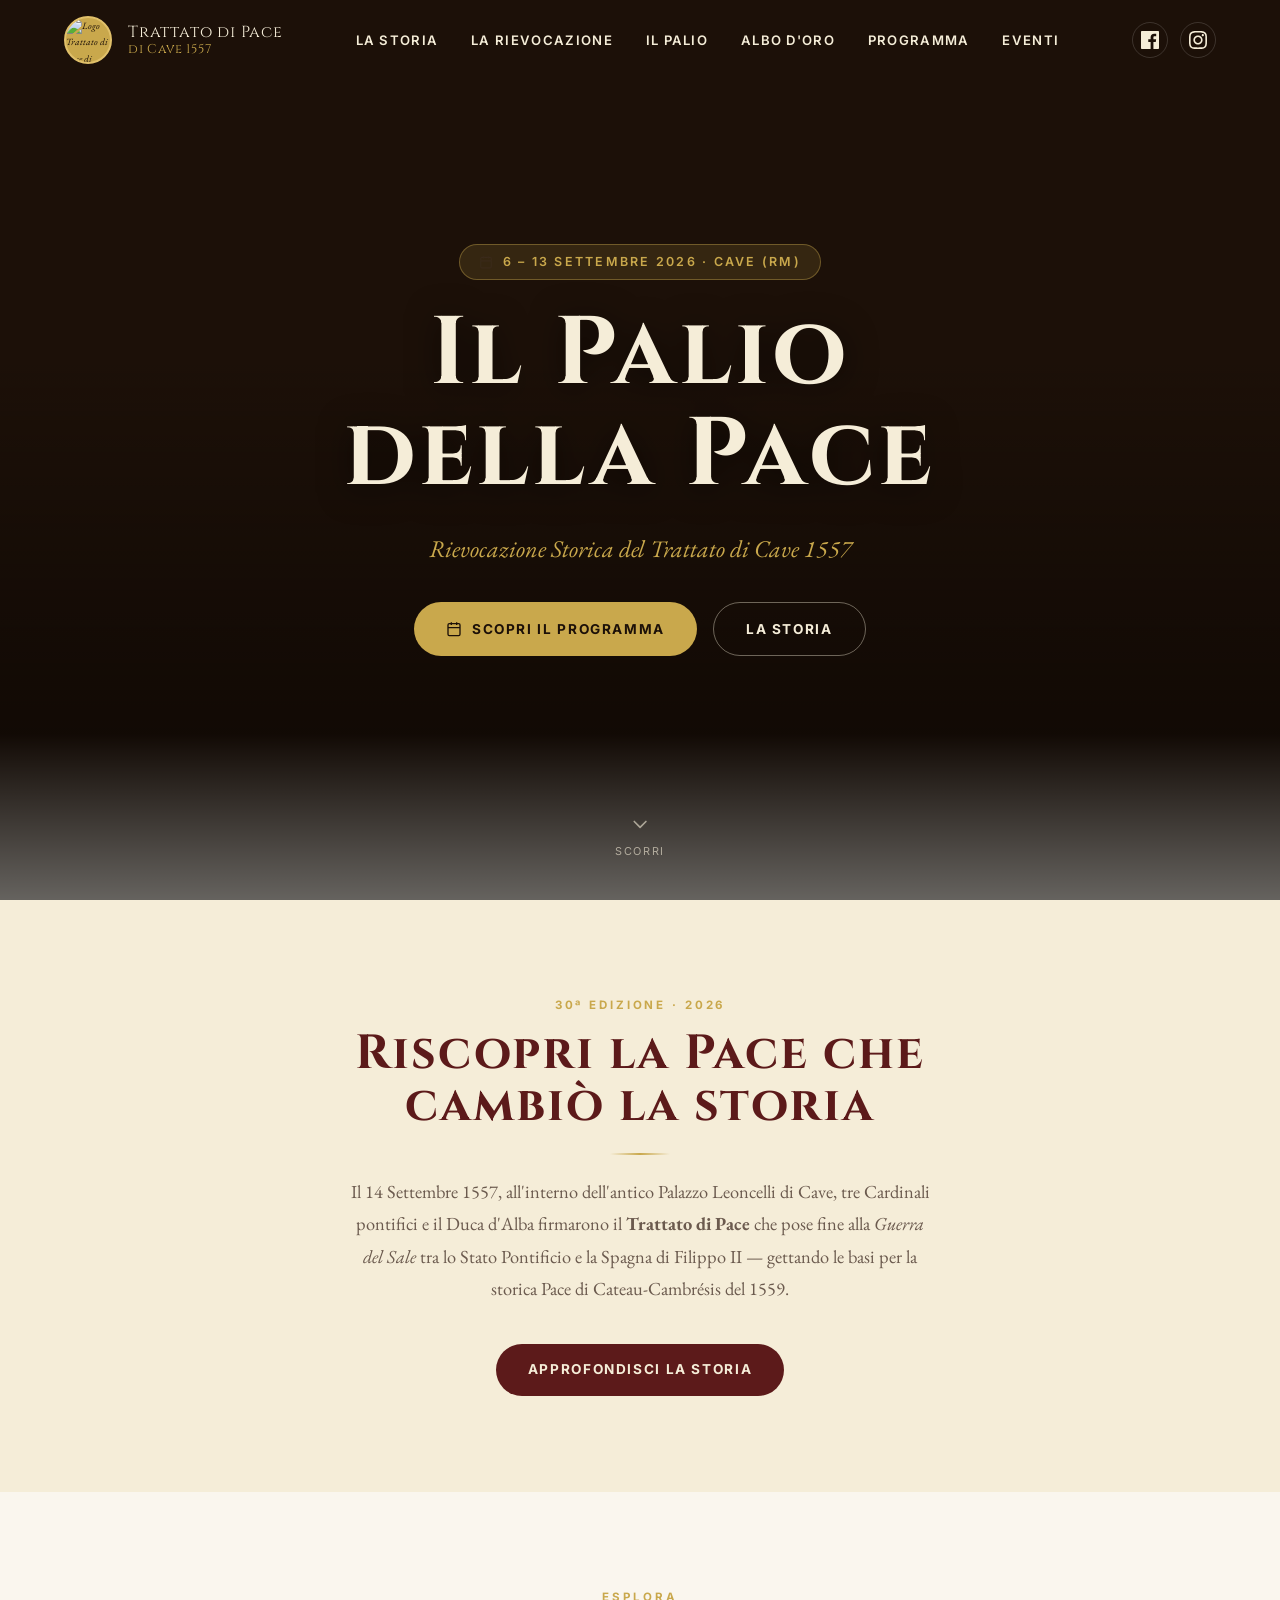
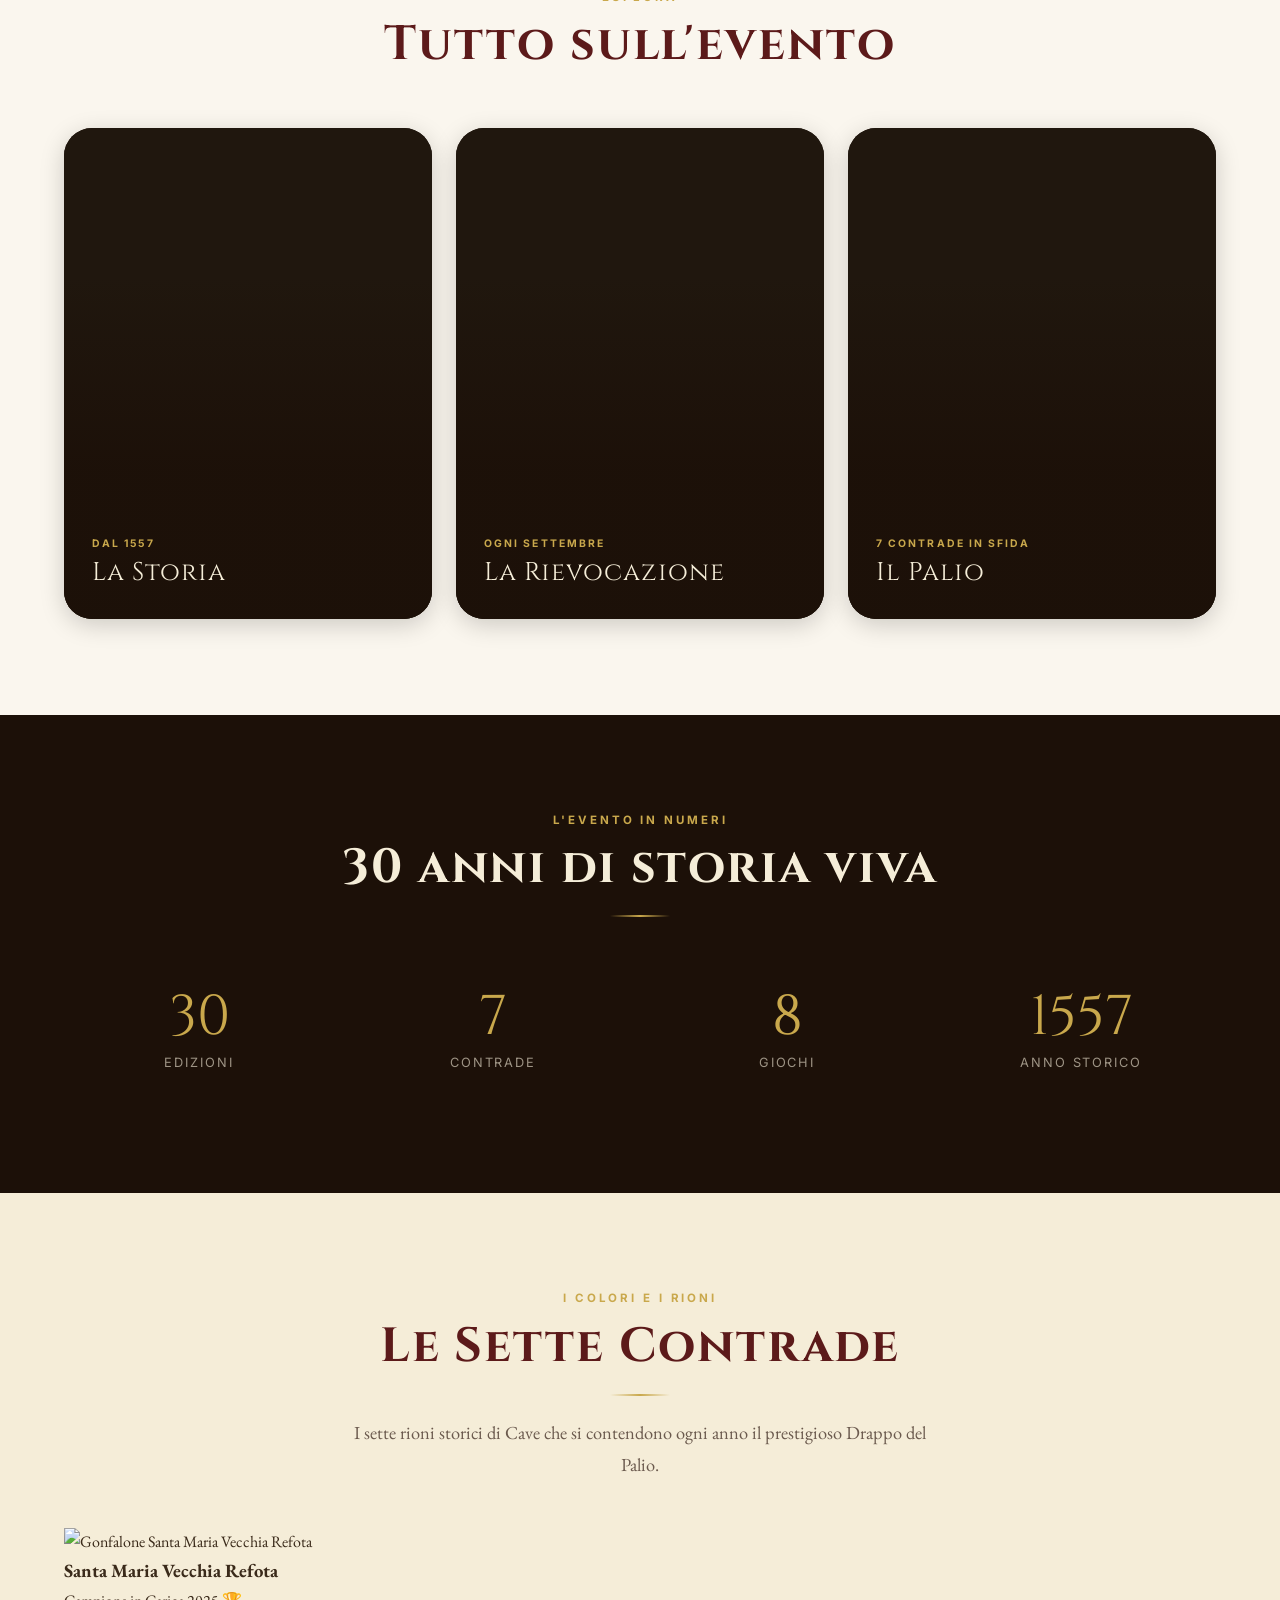
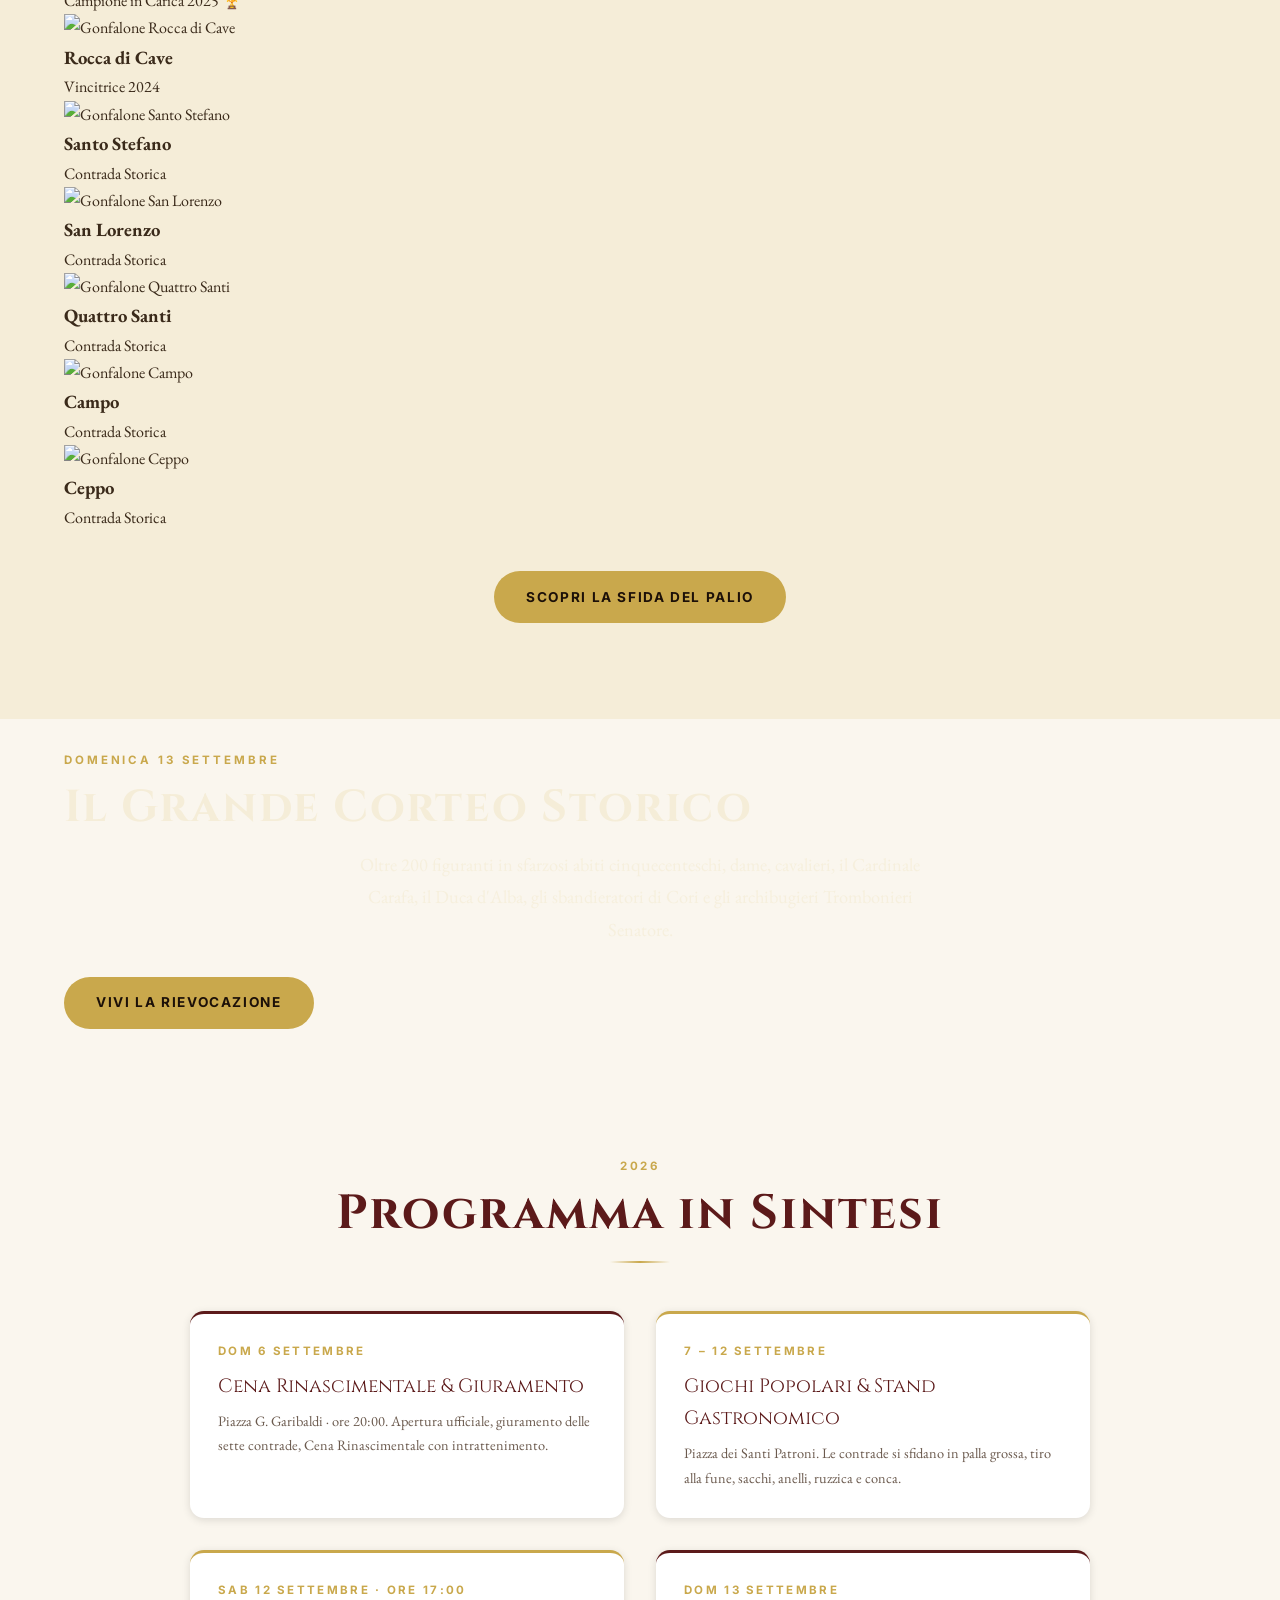
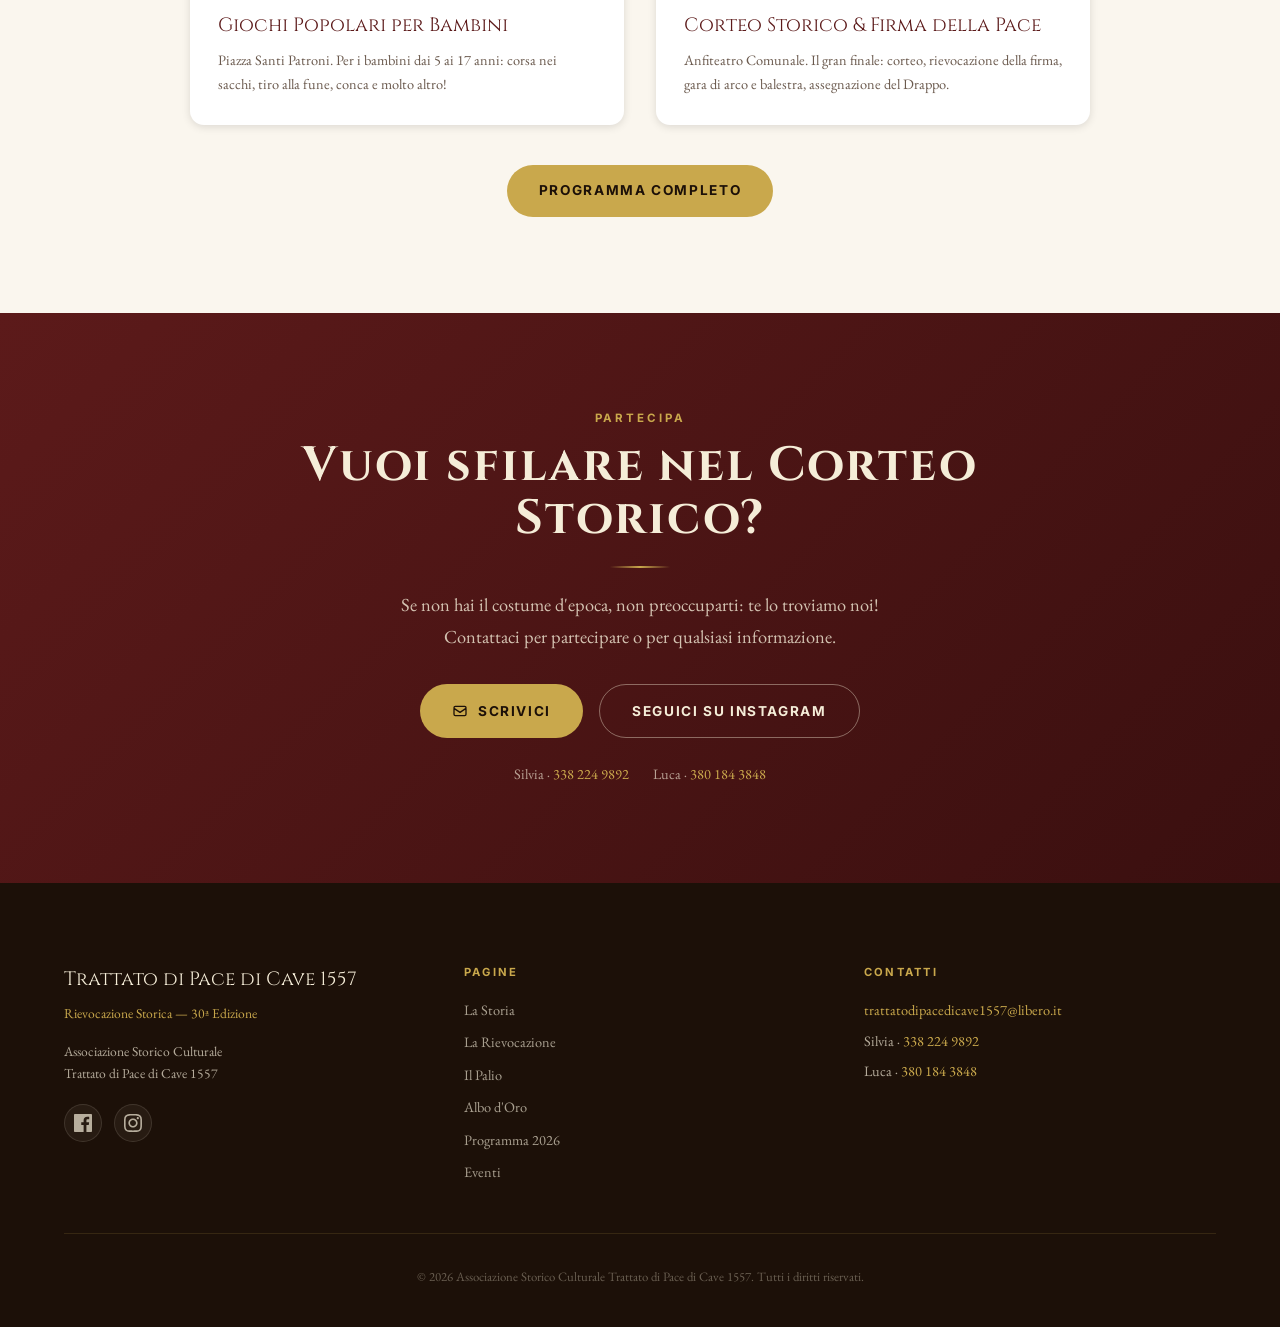
==== commit e119f750: "Add files via upload" ====
--- a/index.html
+++ b/index.html
@@ -21,7 +21,7 @@
     <div class="container">
         <div class="header-inner">
             <a href="index.html" class="header-logo" aria-label="Trattato di Pace di Cave 1557 — Home">
-                <div class="logo-img" aria-hidden="true">✦</div>
+                <img src="assets/images/logo.jpg" alt="Logo Trattato di Pace di Cave 1557" class="logo-img">
                 <div class="logo-text">
                     Trattato di Pace
                     <span>di Cave 1557</span>
@@ -52,9 +52,15 @@
 
 <!-- Mobile Drawer -->
 <div class="mobile-drawer" id="mobile-drawer" role="dialog" aria-modal="true" aria-label="Menu di navigazione">
-    <button class="drawer-close" id="drawer-close" aria-label="Chiudi menu">
-        <svg fill="none" viewBox="0 0 24 24" stroke-width="2"><path stroke-linecap="round" stroke-linejoin="round" d="M6 18L18 6M6 6l12 12"/></svg>
-    </button>
+    <div class="drawer-header">
+        <div style="display:flex;align-items:center;gap:.75rem;">
+            <img src="assets/images/logo.jpg" alt="Logo Trattato di Pace di Cave 1557" class="logo-img" style="width:36px;height:36px;">
+            <div class="drawer-header-logo">Trattato di Pace<span>di Cave 1557</span></div>
+        </div>
+        <button class="drawer-close" id="drawer-close" aria-label="Chiudi menu">
+            <svg fill="none" viewBox="0 0 24 24" stroke-width="2"><path stroke-linecap="round" stroke-linejoin="round" d="M6 18L18 6M6 6l12 12"/></svg>
+        </button>
+    </div>
     <nav aria-label="Navigazione mobile">
         <a href="index.html">Home</a>
         <a href="storia.html">La Storia</a>
@@ -192,6 +198,86 @@
     </div>
 </section>
 
+<!-- ============================================================ LE 7 CONTRADE -->
+<section class="section-pad section-cream" aria-labelledby="contrade-home-heading">
+    <div class="container">
+        <div class="text-center reveal" style="margin-bottom:3rem;">
+            <p class="section-eyebrow">I Colori e i Rioni</p>
+            <h2 class="section-title" id="contrade-home-heading">Le Sette Contrade</h2>
+            <span class="gold-rule" aria-hidden="true"></span>
+            <p class="section-lead" style="margin:0 auto;text-align:center;">I sette rioni storici di Cave che si contendono ogni anno il prestigioso Drappo del Palio.</p>
+        </div>
+        <div class="contrade-grid">
+            <div class="contrada-card reveal reveal-delay-1">
+                <div class="contrada-gonfalone-wrap">
+                    <img src="assets/images/contrade/contrada-santa-maria-vecchia-refota.png" alt="Gonfalone Santa Maria Vecchia Refota" class="contrada-gonfalone">
+                </div>
+                <h3 class="contrada-name">Santa Maria Vecchia Refota</h3>
+                <span class="contrada-colors">Campione in Carica 2025 🏆</span>
+            </div>
+            <div class="contrada-card reveal reveal-delay-2">
+                <div class="contrada-gonfalone-wrap">
+                    <img src="assets/images/contrade/contrada-rocca.png" alt="Gonfalone Rocca di Cave" class="contrada-gonfalone">
+                </div>
+                <h3 class="contrada-name">Rocca di Cave</h3>
+                <span class="contrada-colors">Vincitrice 2024</span>
+            </div>
+            <div class="contrada-card reveal reveal-delay-3">
+                <div class="contrada-gonfalone-wrap">
+                    <img src="assets/images/contrade/contrada-santo-stefano.png" alt="Gonfalone Santo Stefano" class="contrada-gonfalone">
+                </div>
+                <h3 class="contrada-name">Santo Stefano</h3>
+                <span class="contrada-colors">Contrada Storica</span>
+            </div>
+            <div class="contrada-card reveal">
+                <div class="contrada-gonfalone-wrap">
+                    <img src="assets/images/contrade/contrada-san-lorenzo.png" alt="Gonfalone San Lorenzo" class="contrada-gonfalone">
+                </div>
+                <h3 class="contrada-name">San Lorenzo</h3>
+                <span class="contrada-colors">Contrada Storica</span>
+            </div>
+            <div class="contrada-card reveal reveal-delay-1">
+                <div class="contrada-gonfalone-wrap">
+                    <img src="assets/images/contrade/contrada-quattro-santi.png" alt="Gonfalone Quattro Santi" class="contrada-gonfalone">
+                </div>
+                <h3 class="contrada-name">Quattro Santi</h3>
+                <span class="contrada-colors">Contrada Storica</span>
+            </div>
+            <div class="contrada-card reveal reveal-delay-2">
+                <div class="contrada-gonfalone-wrap">
+                    <img src="assets/images/contrade/contrada-campo.png" alt="Gonfalone Campo" class="contrada-gonfalone">
+                </div>
+                <h3 class="contrada-name">Campo</h3>
+                <span class="contrada-colors">Contrada Storica</span>
+            </div>
+            <div class="contrada-card reveal reveal-delay-3">
+                <div class="contrada-gonfalone-wrap">
+                    <img src="assets/images/contrade/contrada-ceppo.png" alt="Gonfalone Ceppo" class="contrada-gonfalone">
+                </div>
+                <h3 class="contrada-name">Ceppo</h3>
+                <span class="contrada-colors">Contrada Storica</span>
+            </div>
+        </div>
+        <div class="text-center reveal" style="margin-top:2.5rem;">
+            <a href="palio.html" class="btn btn-gold">Scopri la sfida del Palio</a>
+        </div>
+    </div>
+</section>
+
+<!-- ============================================================ CORTEO BANNER -->
+<section class="container" style="padding-top:2rem;padding-bottom:2rem;">
+    <div class="photo-banner reveal" style="background-image:url('assets/images/corteo-bg.jpg');">
+        <div class="photo-banner-content">
+            <p class="section-eyebrow" style="color:var(--gold);">Domenica 13 Settembre</p>
+            <h2 class="section-title light" style="font-size:clamp(1.8rem,4vw,2.8rem);margin-bottom:1rem;">Il Grande Corteo Storico</h2>
+            <p class="section-lead light" style="margin:0 auto 2rem;text-align:center;">
+                Oltre 200 figuranti in sfarzosi abiti cinquecenteschi, dame, cavalieri, il Cardinale Carafa, il Duca d'Alba, gli sbandieratori di Cori e gli archibugieri Trombonieri Senatore.
+            </p>
+            <a href="rievocazione.html" class="btn btn-gold">Vivi la Rievocazione</a>
+        </div>
+    </div>
+</section>
+
 <!-- ============================================================ PROGRAM PREVIEW -->
 <section class="section-pad section-parchment" aria-labelledby="programma-heading">
     <div class="container">
--- a/css/style.css
+++ b/css/style.css
@@ -154,41 +154,120 @@
 
 /* Mobile drawer */
 .mobile-drawer {
-    display: none;
     position: fixed;
     inset: 0;
-    z-index: 999;
-    background: rgba(28, 16, 8, .98);
+    z-index: 1001;
+    background: rgba(18, 10, 5, .97);
+    backdrop-filter: blur(8px);
+    -webkit-backdrop-filter: blur(8px);
     flex-direction: column;
-    align-items: center;
-    justify-content: center;
-    gap: 1.5rem;
-    padding: 2rem;
-}
-.mobile-drawer.open { display: flex; }
-.mobile-drawer a {
-    font-family: var(--font-serif);
-    font-size: 1.6rem;
-    color: var(--cream);
-    letter-spacing: .08em;
-    transition: var(--transition);
-}
-.mobile-drawer a:hover { color: var(--gold); }
+    align-items: stretch;
+    justify-content: flex-start;
+    padding: 0;
+    /* Hidden state: slide off-screen to the right */
+    transform: translateX(100%);
+    opacity: 0;
+    pointer-events: none;
+    transition: transform .35s cubic-bezier(.4,0,.2,1), opacity .35s ease;
+    display: flex;           /* always flex, toggled via transform/opacity */
+    overflow: hidden;
+}
+.mobile-drawer.open {
+    transform: translateX(0);
+    opacity: 1;
+    pointer-events: auto;
+}
+
+/* Drawer header strip */
+.drawer-header {
+    display: flex;
+    align-items: center;
+    justify-content: space-between;
+    padding: 1.1rem 1.5rem;
+    border-bottom: 1px solid rgba(201,168,76,.15);
+    flex-shrink: 0;
+}
+.drawer-header-logo {
+    font-family: var(--font-serif);
+    font-size: .95rem;
+    color: var(--cream);
+    letter-spacing: .05em;
+}
+.drawer-header-logo span { color: var(--gold); font-size: .8em; display: block; }
+
+/* Drawer nav links — scrollable area */
+.mobile-drawer nav {
+    flex: 1;
+    overflow-y: auto;
+    -webkit-overflow-scrolling: touch;
+    display: flex;
+    flex-direction: column;
+    padding: 1.5rem 1.5rem 1rem;
+    gap: .15rem;
+}
+.mobile-drawer nav a {
+    font-family: var(--font-serif);
+    font-size: clamp(1.15rem, 5vw, 1.45rem);
+    color: rgba(245,237,216,.85);
+    letter-spacing: .05em;
+    padding: .85rem 1rem;
+    border-radius: var(--radius-sm);
+    transition: background .2s, color .2s, padding-left .2s;
+    border-left: 2px solid transparent;
+    display: block;
+}
+.mobile-drawer nav a:hover,
+.mobile-drawer nav a:focus-visible {
+    color: var(--gold);
+    background: rgba(201,168,76,.08);
+    border-left-color: var(--gold);
+    padding-left: 1.5rem;
+    outline: none;
+}
+.mobile-drawer nav a.active {
+    color: var(--gold);
+    border-left-color: var(--gold);
+    background: rgba(201,168,76,.06);
+}
+
+/* Drawer footer: social icons */
+.drawer-social {
+    display: flex;
+    gap: 1rem;
+    align-items: center;
+    padding: 1.25rem 1.5rem calc(1.25rem + env(safe-area-inset-bottom));
+    border-top: 1px solid rgba(201,168,76,.15);
+    flex-shrink: 0;
+}
+.drawer-social a {
+    color: rgba(245,237,216,.6);
+    transition: var(--transition);
+    width: 44px; height: 44px;
+    border-radius: 50%;
+    border: 1px solid rgba(255,255,255,.12);
+    display: flex; align-items: center; justify-content: center;
+}
+.drawer-social a:hover { color: var(--gold); border-color: var(--gold); background: rgba(201,168,76,.1); }
+.drawer-social svg { width: 20px; height: 20px; fill: currentColor; }
+
+/* Close button */
 .drawer-close {
-    position: absolute;
-    top: 1.5rem; right: 1.5rem;
     background: none;
     border: 1px solid rgba(255,255,255,.2);
     border-radius: var(--radius-sm);
     color: var(--cream);
-    padding: .4rem;
+    padding: .6rem;
     cursor: pointer;
-}
+    line-height: 0;
+    transition: border-color .2s, color .2s;
+    flex-shrink: 0;
+    /* large enough touch target */
+    min-width: 44px; min-height: 44px;
+    display: flex; align-items: center; justify-content: center;
+}
+.drawer-close:hover { border-color: var(--gold); color: var(--gold); }
+.drawer-close:focus-visible { outline: 2px solid var(--gold); outline-offset: 2px; }
 .drawer-close svg { width: 22px; height: 22px; stroke: currentColor; }
-.drawer-social { display: flex; gap: 1.5rem; margin-top: 1rem; }
-.drawer-social a { color: var(--cream); transition: var(--transition); }
-.drawer-social a:hover { color: var(--gold); }
-.drawer-social svg { width: 22px; height: 22px; fill: currentColor; }
 
 /* ============================================================
    TYPOGRAPHY SYSTEM
@@ -490,13 +569,15 @@
     width: 2px;
     background: linear-gradient(to bottom, transparent, var(--gold) 10%, var(--gold) 90%, transparent);
 }
+/* Mobile: single-column — dot left, card right, no empty spacers */
 .timeline-item {
     display: grid;
-    grid-template-columns: 60px 1fr;
-    gap: 1.5rem;
-    margin-bottom: 3rem;
+    grid-template-columns: 44px minmax(0, 1fr);
+    gap: 1rem;
+    margin-bottom: 2.25rem;
     align-items: start;
 }
+.timeline-empty { display: none; }
 .timeline-dot {
     width: 40px; height: 40px;
     border-radius: 50%;
@@ -506,31 +587,35 @@
     flex-shrink: 0;
     margin-top: .15rem;
     box-shadow: 0 0 0 6px rgba(201,168,76,.12);
+    /* keep dot in first column regardless of HTML order */
+    order: 1;
 }
 .timeline-dot svg { width: 16px; height: 16px; stroke: var(--gold); }
 .timeline-content {
     background: var(--white);
     border-radius: var(--radius-md);
-    padding: 1.5rem;
+    padding: 1.25rem;
     box-shadow: var(--shadow-sm);
     border-left: 3px solid var(--gold);
+    order: 2;
 }
 .timeline-date {
     font-family: var(--font-sans);
-    font-size: .75rem;
+    font-size: .78rem;
     font-weight: 700;
-    letter-spacing: .15em;
+    letter-spacing: .1em;
     text-transform: uppercase;
     color: var(--gold);
-    margin-bottom: .3rem;
+    margin-bottom: .35rem;
 }
 .timeline-title {
     font-family: var(--font-serif);
-    font-size: 1.25rem;
+    font-size: 1.15rem;
     color: var(--burgundy);
     margin-bottom: .5rem;
-}
-.timeline-desc { font-size: .95rem; color: var(--slate); }
+    line-height: 1.25;
+}
+.timeline-desc { font-size: .92rem; color: var(--slate); }
 .timeline-location {
     display: inline-flex;
     align-items: center;
@@ -538,24 +623,9 @@
     font-size: .78rem;
     color: var(--slate);
     margin-top: .75rem;
-}
-.timeline-location svg { width: 12px; height: 12px; stroke: currentColor; }
-
-@media (min-width: 768px) {
-    .timeline::before { left: 50%; transform: translateX(-50%); }
-    .timeline-item {
-        grid-template-columns: 1fr 60px 1fr;
-        align-items: start;
-    }
-    .timeline-item:nth-child(odd) .timeline-content { order: 1; text-align: right; border-left: none; border-right: 3px solid var(--gold); }
-    .timeline-item:nth-child(odd) .timeline-dot { order: 2; }
-    .timeline-item:nth-child(odd) .timeline-empty { order: 3; }
-    .timeline-item:nth-child(even) .timeline-empty { order: 1; }
-    .timeline-item:nth-child(even) .timeline-dot { order: 2; }
-    .timeline-item:nth-child(even) .timeline-content { order: 3; }
-    .timeline-location { justify-content: flex-end; }
-    .timeline-item:nth-child(even) .timeline-location { justify-content: flex-start; }
-}
+    flex-wrap: wrap;
+}
+.timeline-location svg { width: 12px; height: 12px; stroke: currentColor; flex-shrink: 0; }
 
 /* ============================================================
    GAMES GRID (Palio)
@@ -853,24 +923,38 @@
 @media (max-width: 767px) {
     .site-nav, .header-social { display: none; }
     .nav-toggle { display: flex; }
-    .header-inner { height: 68px; }
+    .header-inner { height: 64px; gap: .5rem; }
     .section-pad { padding: 4rem 0; }
     .page-hero { min-height: 42vh; }
+    /* Compact logo on small screens */
+    .header-logo { gap: .6rem; }
+    .header-logo .logo-img { width: 38px; height: 38px; }
+    .header-logo .logo-text { font-size: .82rem; }
+    /* Prevent horizontal scroll from shadow/overflow */
+    .timeline { overflow: hidden; }
+    .container { padding: 0 1rem; }
 }
 @media (min-width: 768px) {
     .nav-toggle { display: none; }
+    /* Tablet: single column left-aligned, larger gap */
     .timeline::before { left: 20px; }
     .timeline-item {
         grid-template-columns: 60px 1fr;
+        gap: 1.5rem;
+        margin-bottom: 3rem;
     }
-    .timeline-item:nth-child(odd) .timeline-content { order: unset; text-align: left; border-left: 3px solid var(--gold); border-right: none; }
-    .timeline-item:nth-child(odd) .timeline-dot { order: unset; }
-    .timeline-item:nth-child(odd) .timeline-empty { display: none; }
-    .timeline-item:nth-child(even) .timeline-empty { display: none; }
-    .timeline-item:nth-child(even) .timeline-dot { order: unset; }
-    .timeline-item:nth-child(even) .timeline-content { order: unset; }
+    .timeline-empty { display: none; }
+    .timeline-dot { order: 1; }
+    .timeline-content {
+        order: 2;
+        text-align: left;
+        border-left: 3px solid var(--gold);
+        border-right: none;
+        padding: 1.5rem;
+    }
+    .timeline-title { font-size: 1.25rem; }
+    .timeline-date { font-size: .75rem; letter-spacing: .15em; }
     .timeline-location { justify-content: flex-start; }
-    .timeline-item:nth-child(even) .timeline-location { justify-content: flex-start; }
 }
 @media (min-width: 1024px) {
     .timeline::before { left: 50%; transform: translateX(-50%); }
@@ -878,11 +962,13 @@
         grid-template-columns: 1fr 60px 1fr;
         align-items: start;
     }
+    .timeline-empty { display: block; }
     .timeline-item:nth-child(odd) .timeline-content { order: 1; text-align: right; border-left: none; border-right: 3px solid var(--gold); }
     .timeline-item:nth-child(odd) .timeline-dot { order: 2; }
-    .timeline-item:nth-child(odd) .timeline-empty { order: 3; display: block; }
-    .timeline-item:nth-child(even) .timeline-empty { order: 1; display: block; }
+    .timeline-item:nth-child(odd) .timeline-empty { order: 3; }
+    .timeline-item:nth-child(even) .timeline-empty { order: 1; }
     .timeline-item:nth-child(even) .timeline-dot { order: 2; }
-    .timeline-item:nth-child(even) .timeline-content { order: 3; }
+    .timeline-item:nth-child(even) .timeline-content { order: 3; text-align: left; border-left: 3px solid var(--gold); border-right: none; }
     .timeline-item:nth-child(odd) .timeline-location { justify-content: flex-end; }
-}
+    .timeline-item:nth-child(even) .timeline-location { justify-content: flex-start; }
+}
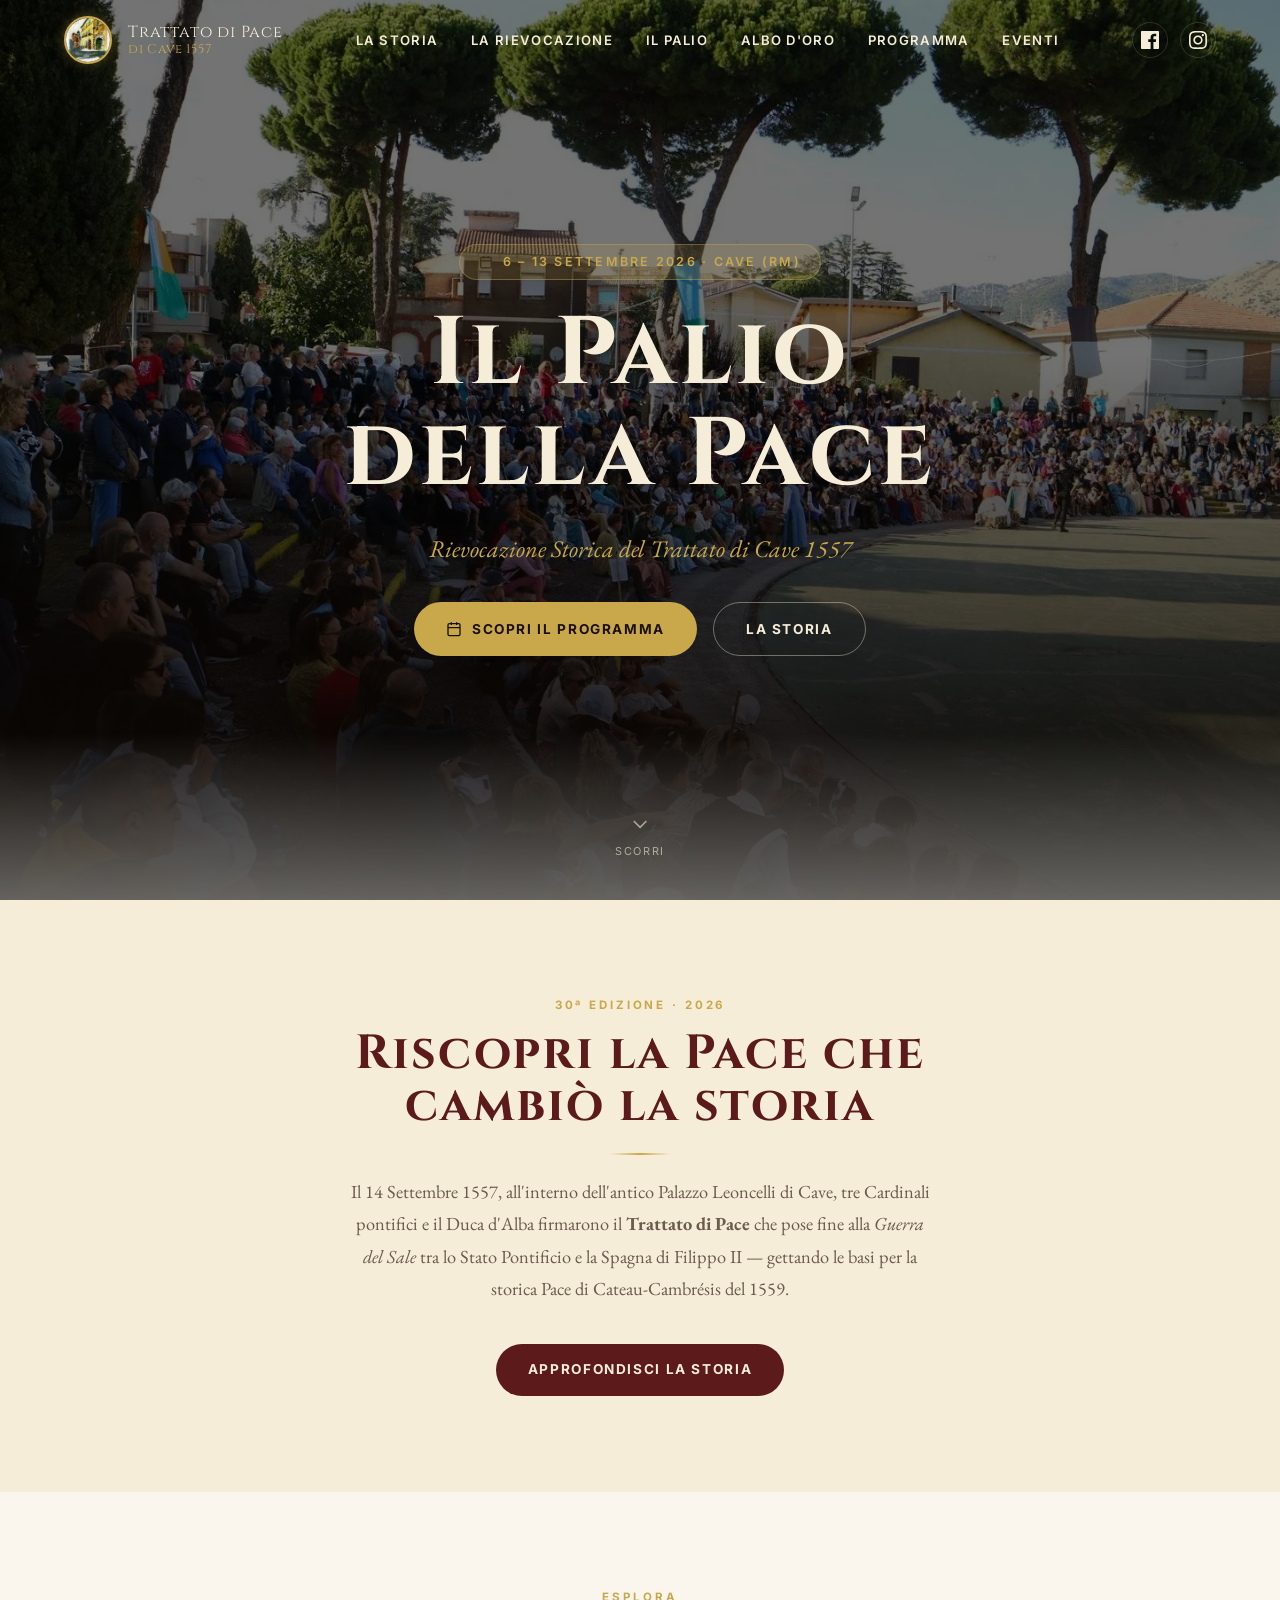
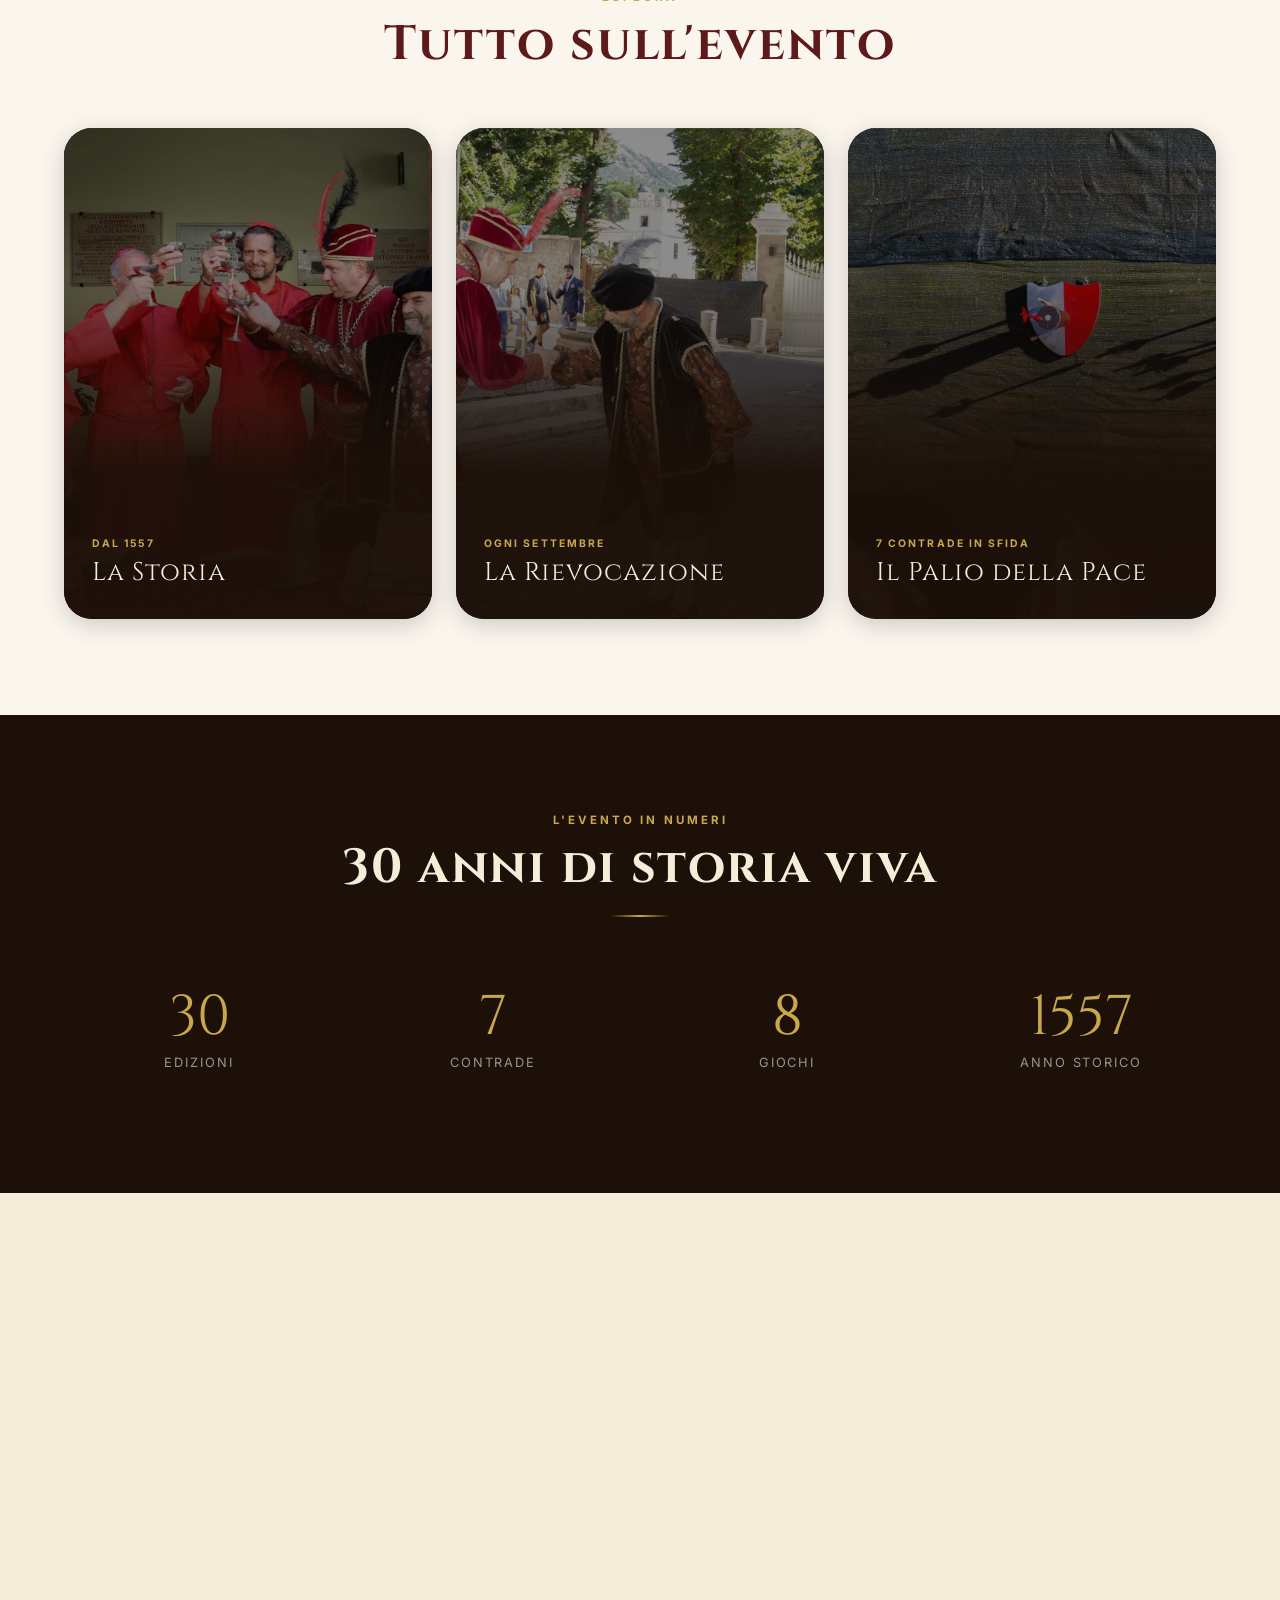
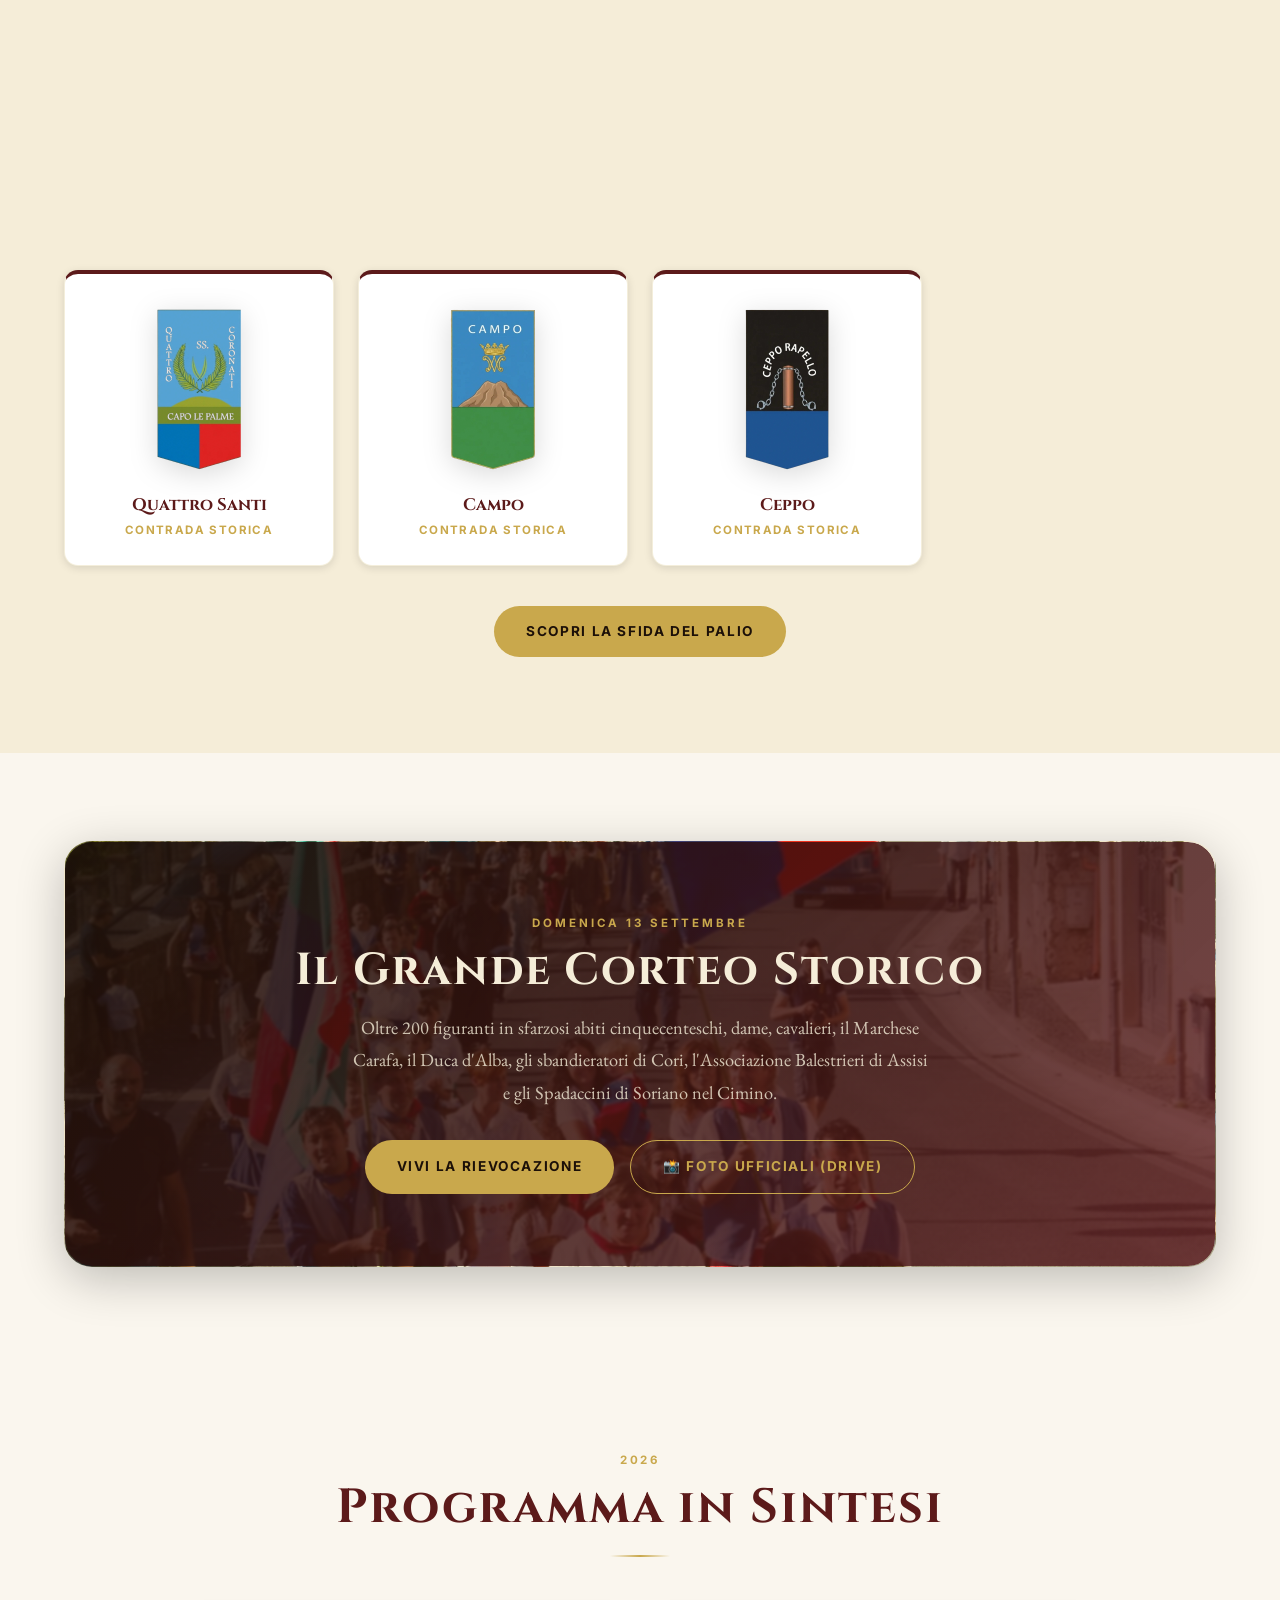
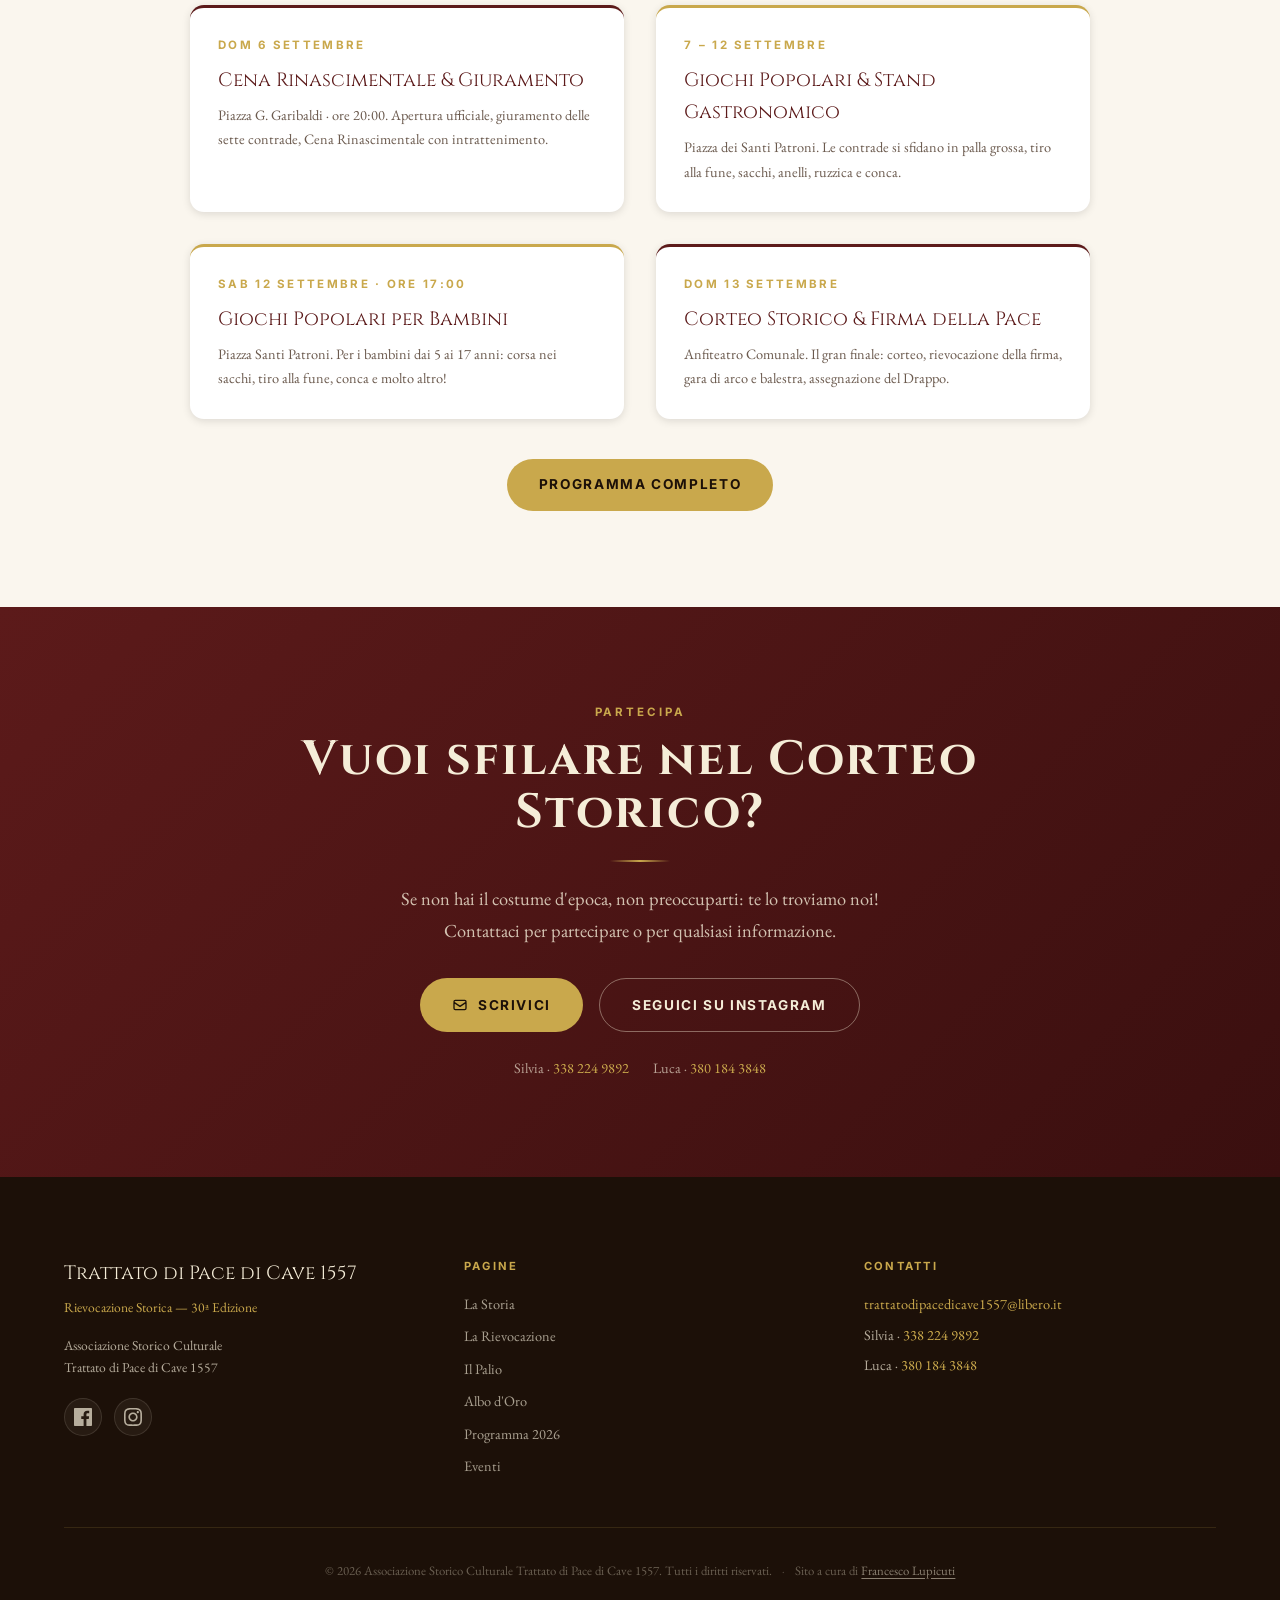
==== commit c488c9bf: "Add files via upload" ====
--- a/index.html
+++ b/index.html
@@ -1,392 +1,399 @@
-<!DOCTYPE html>
-<html lang="it" class="scroll-smooth">
-<head>
-    <meta charset="UTF-8">
-    <meta name="viewport" content="width=device-width, initial-scale=1.0">
-    <meta name="description" content="Trattato di Pace di Cave 1557 — Rievocazione storica, 6-13 Settembre 2026. Sette contrade in sfida tra giochi popolari, arco, balestra e corteo storico.">
-    <meta property="og:title" content="Trattato di Pace di Cave 1557 | Rievocazione Storica 2026">
-    <meta property="og:description" content="Riscopri la Pace che pose fine alla Guerra del Sale, firmata a Cave il 14 Settembre 1557. 6-13 Settembre 2026.">
-    <meta property="og:type" content="website">
-    <meta property="og:locale" content="it_IT">
-    <title>Trattato di Pace di Cave 1557 | Rievocazione Storica 2026</title>
-    <link rel="preconnect" href="https://fonts.googleapis.com">
-    <link rel="preconnect" href="https://fonts.gstatic.com" crossorigin>
-    <link href="https://fonts.googleapis.com/css2?family=Cinzel:wght@400;600;700&family=EB+Garamond:ital,wght@0,400;0,500;1,400;1,500&family=Inter:wght@400;500;600;700&display=swap" rel="stylesheet">
-    <link rel="stylesheet" href="css/style.css">
-</head>
-<body>
-
-<!-- ============================================================ HEADER -->
-<header class="site-header" role="banner">
-    <div class="container">
-        <div class="header-inner">
-            <a href="index.html" class="header-logo" aria-label="Trattato di Pace di Cave 1557 — Home">
-                <img src="assets/images/logo.jpg" alt="Logo Trattato di Pace di Cave 1557" class="logo-img">
-                <div class="logo-text">
-                    Trattato di Pace
-                    <span>di Cave 1557</span>
-                </div>
-            </a>
-            <nav class="site-nav" aria-label="Navigazione principale">
-                <a href="storia.html">La Storia</a>
-                <a href="rievocazione.html">La Rievocazione</a>
-                <a href="palio.html">Il Palio</a>
-                <a href="albo.html">Albo d'Oro</a>
-                <a href="programma.html">Programma</a>
-                <a href="eventicollaborazioni.html">Eventi</a>
-            </nav>
-            <div class="header-social" aria-label="Social media">
-                <a href="https://www.facebook.com/PaceDiCave1557/" target="_blank" rel="noopener" aria-label="Facebook">
-                    <svg viewBox="0 0 24 24"><path d="M22.675 0h-21.35C.593 0 0 .593 0 1.325v21.351C0 23.407.593 24 1.325 24H12.82v-9.294H9.692v-3.622h3.128V8.413c0-3.1 1.893-4.788 4.659-4.788 1.325 0 2.463.099 2.795.143v3.24l-1.918.001c-1.504 0-1.795.715-1.795 1.763v2.312h3.587l-.467 3.622h-3.12V24h6.116C23.407 24 24 23.407 24 22.676V1.325C24 .593 23.407 0 22.675 0z"/></svg>
-                </a>
-                <a href="https://www.instagram.com/trattatodipacedicave1557" target="_blank" rel="noopener" aria-label="Instagram">
-                    <svg viewBox="0 0 24 24"><path d="M12 2.163c3.204 0 3.584.012 4.85.07 3.252.148 4.771 1.691 4.919 4.919.058 1.265.069 1.645.069 4.849 0 3.205-.012 3.584-.069 4.849-.149 3.225-1.664 4.771-4.919 4.919-1.266.058-1.644.07-4.85.07-3.204 0-3.584-.012-4.849-.07-3.26-.149-4.771-1.699-4.919-4.92-.058-1.265-.07-1.644-.07-4.849 0-3.204.013-3.583.07-4.849.149-3.227 1.664-4.771 4.919-4.919 1.266-.057 1.645-.069 4.849-.069zm0-2.163c-3.259 0-3.667.014-4.947.072-4.358.2-6.78 2.618-6.98 6.98-.059 1.281-.073 1.689-.073 4.948 0 3.259.014 3.668.072 4.948.2 4.358 2.618 6.78 6.98 6.98 1.281.058 1.689.072 4.948.072 3.259 0 3.668-.014 4.948-.072 4.354-.2 6.782-2.618 6.979-6.98.059-1.28.073-1.689.073-4.948 0-3.259-.014-3.667-.072-4.947-.196-4.354-2.617-6.78-6.979-6.98-1.281-.059-1.69-.073-4.949-.073zm0 5.838c-3.403 0-6.162 2.759-6.162 6.162s2.759 6.163 6.162 6.163 6.162-2.759 6.162-6.163c0-3.403-2.759-6.162-6.162-6.162zm0 10.162c-2.209 0-4-1.79-4-4 0-2.209 1.791-4 4-4s4 1.791 4 4c0 2.21-1.791 4-4 4zm6.406-11.845c-.796 0-1.441.645-1.441 1.44s.645 1.44 1.441 1.44c.795 0 1.439-.645 1.439-1.44s-.644-1.44-1.439-1.44z"/></svg>
-                </a>
-            </div>
-            <button class="nav-toggle" id="nav-toggle" aria-label="Apri menu" aria-expanded="false" aria-controls="mobile-drawer">
-                <svg fill="none" viewBox="0 0 24 24" stroke-width="2"><path stroke-linecap="round" stroke-linejoin="round" d="M4 6h16M4 12h16M4 18h16"/></svg>
-            </button>
-        </div>
-    </div>
-</header>
-
-<!-- Mobile Drawer -->
-<div class="mobile-drawer" id="mobile-drawer" role="dialog" aria-modal="true" aria-label="Menu di navigazione">
-    <div class="drawer-header">
-        <div style="display:flex;align-items:center;gap:.75rem;">
-            <img src="assets/images/logo.jpg" alt="Logo Trattato di Pace di Cave 1557" class="logo-img" style="width:36px;height:36px;">
-            <div class="drawer-header-logo">Trattato di Pace<span>di Cave 1557</span></div>
-        </div>
-        <button class="drawer-close" id="drawer-close" aria-label="Chiudi menu">
-            <svg fill="none" viewBox="0 0 24 24" stroke-width="2"><path stroke-linecap="round" stroke-linejoin="round" d="M6 18L18 6M6 6l12 12"/></svg>
-        </button>
-    </div>
-    <nav aria-label="Navigazione mobile">
-        <a href="index.html">Home</a>
-        <a href="storia.html">La Storia</a>
-        <a href="rievocazione.html">La Rievocazione</a>
-        <a href="palio.html">Il Palio</a>
-        <a href="albo.html">Albo d'Oro</a>
-        <a href="programma.html">Programma</a>
-        <a href="eventicollaborazioni.html">Eventi</a>
-    </nav>
-    <div class="drawer-social">
-        <a href="https://www.facebook.com/PaceDiCave1557/" target="_blank" rel="noopener" aria-label="Facebook">
-            <svg viewBox="0 0 24 24"><path d="M22.675 0h-21.35C.593 0 0 .593 0 1.325v21.351C0 23.407.593 24 1.325 24H12.82v-9.294H9.692v-3.622h3.128V8.413c0-3.1 1.893-4.788 4.659-4.788 1.325 0 2.463.099 2.795.143v3.24l-1.918.001c-1.504 0-1.795.715-1.795 1.763v2.312h3.587l-.467 3.622h-3.12V24h6.116C23.407 24 24 23.407 24 22.676V1.325C24 .593 23.407 0 22.675 0z"/></svg>
-        </a>
-        <a href="https://www.instagram.com/trattatodipacedicave1557" target="_blank" rel="noopener" aria-label="Instagram">
-            <svg viewBox="0 0 24 24"><path d="M12 2.163c3.204 0 3.584.012 4.85.07 3.252.148 4.771 1.691 4.919 4.919.058 1.265.069 1.645.069 4.849 0 3.205-.012 3.584-.069 4.849-.149 3.225-1.664 4.771-4.919 4.919-1.266.058-1.644.07-4.85.07-3.204 0-3.584-.012-4.849-.07-3.26-.149-4.771-1.699-4.919-4.92-.058-1.265-.07-1.644-.07-4.849 0-3.204.013-3.583.07-4.849.149-3.227 1.664-4.771 4.919-4.919 1.266-.057 1.645-.069 4.849-.069zm0-2.163c-3.259 0-3.667.014-4.947.072-4.358.2-6.78 2.618-6.98 6.98-.059 1.281-.073 1.689-.073 4.948 0 3.259.014 3.668.072 4.948.2 4.358 2.618 6.78 6.98 6.98 1.281.058 1.689.072 4.948.072 3.259 0 3.668-.014 4.948-.072 4.354-.2 6.782-2.618 6.979-6.98.059-1.28.073-1.689.073-4.948 0-3.259-.014-3.667-.072-4.947-.196-4.354-2.617-6.78-6.979-6.98-1.281-.059-1.69-.073-4.949-.073zm0 5.838c-3.403 0-6.162 2.759-6.162 6.162s2.759 6.163 6.162 6.163 6.162-2.759 6.162-6.163c0-3.403-2.759-6.162-6.162-6.162zm0 10.162c-2.209 0-4-1.79-4-4 0-2.209 1.791-4 4-4s4 1.791 4 4c0 2.21-1.791 4-4 4zm6.406-11.845c-.796 0-1.441.645-1.441 1.44s.645 1.44 1.441 1.44c.795 0 1.439-.645 1.439-1.44s-.644-1.44-1.439-1.44z"/></svg>
-        </a>
-    </div>
-</div>
-
-<main id="main-content">
-
-<!-- ============================================================ HERO -->
-<section class="hero" aria-label="Intestazione principale">
-    <div class="hero-bg" role="img" aria-label="Sfondo storico di Cave"></div>
-    <div class="hero-content">
-        <div class="hero-date-badge">
-            <svg width="14" height="14" fill="none" viewBox="0 0 24 24" stroke="currentColor" stroke-width="2" aria-hidden="true"><rect x="3" y="4" width="18" height="18" rx="2"/><path d="M16 2v4M8 2v4M3 10h18"/></svg>
-            <span>6 – 13 Settembre 2026 · Cave (RM)</span>
-        </div>
-        <h1 class="display-title">Il Palio<br>della Pace</h1>
-        <p class="display-subtitle">Rievocazione Storica del Trattato di Cave 1557</p>
-        <div style="display:flex;gap:1rem;flex-wrap:wrap;justify-content:center;margin-top:.5rem;">
-            <a href="programma.html" class="btn btn-gold">
-                <svg width="16" height="16" fill="none" viewBox="0 0 24 24" stroke="currentColor" stroke-width="2" aria-hidden="true"><rect x="3" y="4" width="18" height="18" rx="2"/><path d="M16 2v4M8 2v4M3 10h18"/></svg>
-                Scopri il Programma
-            </a>
-            <a href="storia.html" class="btn btn-outline">La Storia</a>
-        </div>
-    </div>
-    <div class="hero-scroll" aria-hidden="true">
-        <svg fill="none" viewBox="0 0 24 24" stroke-width="2"><path stroke-linecap="round" stroke-linejoin="round" d="M19 9l-7 7-7-7"/></svg>
-        <span>Scorri</span>
-    </div>
-</section>
-
-<!-- ============================================================ INTRO QUOTE -->
-<section class="section-pad section-cream reveal" aria-labelledby="intro-heading">
-    <div class="container-sm text-center">
-        <p class="section-eyebrow">30ª Edizione · 2026</p>
-        <h2 class="section-title" id="intro-heading">Riscopri la Pace che cambiò la storia</h2>
-        <span class="gold-rule" aria-hidden="true"></span>
-        <p class="section-lead" style="margin:0 auto;text-align:center;">
-            Il 14 Settembre 1557, all'interno dell'antico Palazzo Leoncelli di Cave, tre Cardinali pontifici 
-            e il Duca d'Alba firmarono il <strong>Trattato di Pace</strong> che pose fine alla 
-            <em>Guerra del Sale</em> tra lo Stato Pontificio e la Spagna di Filippo II — 
-            gettando le basi per la storica Pace di Cateau-Cambrésis del 1559.
-        </p>
-        <div style="margin-top:2.5rem;">
-            <a href="storia.html" class="btn btn-gold" style="background:var(--burgundy);color:var(--cream);">Approfondisci la storia</a>
-        </div>
-    </div>
-</section>
-
-<!-- ============================================================ SECTIONS NAV -->
-<section class="section-pad section-parchment" aria-label="Sezioni del sito">
-    <div class="container">
-        <div class="text-center reveal" style="margin-bottom:3.5rem;">
-            <p class="section-eyebrow">Esplora</p>
-            <h2 class="section-title">Tutto sull'evento</h2>
-        </div>
-        <div class="grid-3">
-            <a href="storia.html" class="nav-card reveal reveal-delay-1" aria-label="Leggi La Storia">
-                <div class="card-bg" style="background-image:url('assets/images/storia-bg.jpg');"></div>
-                <div class="card-overlay"></div>
-                <div class="card-label">
-                    <span class="card-eyebrow">Dal 1557</span>
-                    <span class="card-name">La Storia</span>
-                </div>
-                <div class="card-arrow" aria-hidden="true">
-                    <svg fill="none" viewBox="0 0 24 24" stroke-width="2"><path stroke-linecap="round" stroke-linejoin="round" d="M5 12h14M12 5l7 7-7 7"/></svg>
-                </div>
-            </a>
-            <a href="rievocazione.html" class="nav-card reveal reveal-delay-2" aria-label="Scopri La Rievocazione">
-                <div class="card-bg" style="background-image:url('assets/images/rievocazione-bg.jpg');"></div>
-                <div class="card-overlay"></div>
-                <div class="card-label">
-                    <span class="card-eyebrow">Ogni Settembre</span>
-                    <span class="card-name">La Rievocazione</span>
-                </div>
-                <div class="card-arrow" aria-hidden="true">
-                    <svg fill="none" viewBox="0 0 24 24" stroke-width="2"><path stroke-linecap="round" stroke-linejoin="round" d="M5 12h14M12 5l7 7-7 7"/></svg>
-                </div>
-            </a>
-            <a href="palio.html" class="nav-card reveal reveal-delay-3" aria-label="Scopri Il Palio">
-                <div class="card-bg" style="background-image:url('assets/images/palio-bg.jpg');"></div>
-                <div class="card-overlay"></div>
-                <div class="card-label">
-                    <span class="card-eyebrow">7 Contrade in sfida</span>
-                    <span class="card-name">Il Palio</span>
-                </div>
-                <div class="card-arrow" aria-hidden="true">
-                    <svg fill="none" viewBox="0 0 24 24" stroke-width="2"><path stroke-linecap="round" stroke-linejoin="round" d="M5 12h14M12 5l7 7-7 7"/></svg>
-                </div>
-            </a>
-        </div>
-    </div>
-</section>
-
-<!-- ============================================================ HIGHLIGHT STATS -->
-<section class="section-pad section-dark" aria-label="Numeri dell'evento">
-    <div class="container">
-        <div class="text-center reveal" style="margin-bottom:3rem;">
-            <p class="section-eyebrow">L'evento in numeri</p>
-            <h2 class="section-title light">30 anni di storia viva</h2>
-            <span class="gold-rule" aria-hidden="true"></span>
-        </div>
-        <div class="grid-4">
-            <div class="reveal reveal-delay-1" style="text-align:center;padding:1.5rem;">
-                <div style="font-family:var(--font-serif);font-size:3.5rem;color:var(--gold);line-height:1;">30</div>
-                <div style="font-size:.8rem;letter-spacing:.15em;text-transform:uppercase;font-family:var(--font-sans);color:rgba(245,237,216,.6);margin-top:.4rem;">Edizioni</div>
-            </div>
-            <div class="reveal reveal-delay-2" style="text-align:center;padding:1.5rem;">
-                <div style="font-family:var(--font-serif);font-size:3.5rem;color:var(--gold);line-height:1;">7</div>
-                <div style="font-size:.8rem;letter-spacing:.15em;text-transform:uppercase;font-family:var(--font-sans);color:rgba(245,237,216,.6);margin-top:.4rem;">Contrade</div>
-            </div>
-            <div class="reveal reveal-delay-3" style="text-align:center;padding:1.5rem;">
-                <div style="font-family:var(--font-serif);font-size:3.5rem;color:var(--gold);line-height:1;">8</div>
-                <div style="font-size:.8rem;letter-spacing:.15em;text-transform:uppercase;font-family:var(--font-sans);color:rgba(245,237,216,.6);margin-top:.4rem;">Giochi</div>
-            </div>
-            <div class="reveal" style="text-align:center;padding:1.5rem;transition-delay:.4s;">
-                <div style="font-family:var(--font-serif);font-size:3.5rem;color:var(--gold);line-height:1;">1557</div>
-                <div style="font-size:.8rem;letter-spacing:.15em;text-transform:uppercase;font-family:var(--font-sans);color:rgba(245,237,216,.6);margin-top:.4rem;">Anno storico</div>
-            </div>
-        </div>
-    </div>
-</section>
-
-<!-- ============================================================ LE 7 CONTRADE -->
-<section class="section-pad section-cream" aria-labelledby="contrade-home-heading">
-    <div class="container">
-        <div class="text-center reveal" style="margin-bottom:3rem;">
-            <p class="section-eyebrow">I Colori e i Rioni</p>
-            <h2 class="section-title" id="contrade-home-heading">Le Sette Contrade</h2>
-            <span class="gold-rule" aria-hidden="true"></span>
-            <p class="section-lead" style="margin:0 auto;text-align:center;">I sette rioni storici di Cave che si contendono ogni anno il prestigioso Drappo del Palio.</p>
-        </div>
-        <div class="contrade-grid">
-            <div class="contrada-card reveal reveal-delay-1">
-                <div class="contrada-gonfalone-wrap">
-                    <img src="assets/images/contrade/contrada-santa-maria-vecchia-refota.png" alt="Gonfalone Santa Maria Vecchia Refota" class="contrada-gonfalone">
-                </div>
-                <h3 class="contrada-name">Santa Maria Vecchia Refota</h3>
-                <span class="contrada-colors">Campione in Carica 2025 🏆</span>
-            </div>
-            <div class="contrada-card reveal reveal-delay-2">
-                <div class="contrada-gonfalone-wrap">
-                    <img src="assets/images/contrade/contrada-rocca.png" alt="Gonfalone Rocca di Cave" class="contrada-gonfalone">
-                </div>
-                <h3 class="contrada-name">Rocca di Cave</h3>
-                <span class="contrada-colors">Vincitrice 2024</span>
-            </div>
-            <div class="contrada-card reveal reveal-delay-3">
-                <div class="contrada-gonfalone-wrap">
-                    <img src="assets/images/contrade/contrada-santo-stefano.png" alt="Gonfalone Santo Stefano" class="contrada-gonfalone">
-                </div>
-                <h3 class="contrada-name">Santo Stefano</h3>
-                <span class="contrada-colors">Contrada Storica</span>
-            </div>
-            <div class="contrada-card reveal">
-                <div class="contrada-gonfalone-wrap">
-                    <img src="assets/images/contrade/contrada-san-lorenzo.png" alt="Gonfalone San Lorenzo" class="contrada-gonfalone">
-                </div>
-                <h3 class="contrada-name">San Lorenzo</h3>
-                <span class="contrada-colors">Contrada Storica</span>
-            </div>
-            <div class="contrada-card reveal reveal-delay-1">
-                <div class="contrada-gonfalone-wrap">
-                    <img src="assets/images/contrade/contrada-quattro-santi.png" alt="Gonfalone Quattro Santi" class="contrada-gonfalone">
-                </div>
-                <h3 class="contrada-name">Quattro Santi</h3>
-                <span class="contrada-colors">Contrada Storica</span>
-            </div>
-            <div class="contrada-card reveal reveal-delay-2">
-                <div class="contrada-gonfalone-wrap">
-                    <img src="assets/images/contrade/contrada-campo.png" alt="Gonfalone Campo" class="contrada-gonfalone">
-                </div>
-                <h3 class="contrada-name">Campo</h3>
-                <span class="contrada-colors">Contrada Storica</span>
-            </div>
-            <div class="contrada-card reveal reveal-delay-3">
-                <div class="contrada-gonfalone-wrap">
-                    <img src="assets/images/contrade/contrada-ceppo.png" alt="Gonfalone Ceppo" class="contrada-gonfalone">
-                </div>
-                <h3 class="contrada-name">Ceppo</h3>
-                <span class="contrada-colors">Contrada Storica</span>
-            </div>
-        </div>
-        <div class="text-center reveal" style="margin-top:2.5rem;">
-            <a href="palio.html" class="btn btn-gold">Scopri la sfida del Palio</a>
-        </div>
-    </div>
-</section>
-
-<!-- ============================================================ CORTEO BANNER -->
-<section class="container" style="padding-top:2rem;padding-bottom:2rem;">
-    <div class="photo-banner reveal" style="background-image:url('assets/images/corteo-bg.jpg');">
-        <div class="photo-banner-content">
-            <p class="section-eyebrow" style="color:var(--gold);">Domenica 13 Settembre</p>
-            <h2 class="section-title light" style="font-size:clamp(1.8rem,4vw,2.8rem);margin-bottom:1rem;">Il Grande Corteo Storico</h2>
-            <p class="section-lead light" style="margin:0 auto 2rem;text-align:center;">
-                Oltre 200 figuranti in sfarzosi abiti cinquecenteschi, dame, cavalieri, il Cardinale Carafa, il Duca d'Alba, gli sbandieratori di Cori e gli archibugieri Trombonieri Senatore.
-            </p>
-            <a href="rievocazione.html" class="btn btn-gold">Vivi la Rievocazione</a>
-        </div>
-    </div>
-</section>
-
-<!-- ============================================================ PROGRAM PREVIEW -->
-<section class="section-pad section-parchment" aria-labelledby="programma-heading">
-    <div class="container">
-        <div class="text-center reveal" style="margin-bottom:3rem;">
-            <p class="section-eyebrow">2026</p>
-            <h2 class="section-title" id="programma-heading">Programma in Sintesi</h2>
-            <span class="gold-rule" aria-hidden="true"></span>
-        </div>
-        <div class="grid-2 reveal" style="max-width:900px;margin:0 auto 2.5rem;">
-            <div style="background:white;border-radius:var(--radius-md);padding:1.75rem;box-shadow:var(--shadow-sm);border-top:3px solid var(--burgundy);">
-                <div style="font-family:var(--font-sans);font-size:.72rem;font-weight:700;letter-spacing:.2em;text-transform:uppercase;color:var(--gold);margin-bottom:.5rem;">Dom 6 Settembre</div>
-                <div style="font-family:var(--font-serif);font-size:1.2rem;color:var(--burgundy);margin-bottom:.4rem;">Cena Rinascimentale & Giuramento</div>
-                <div style="font-size:.9rem;color:var(--slate);">Piazza G. Garibaldi · ore 20:00. Apertura ufficiale, giuramento delle sette contrade, Cena Rinascimentale con intrattenimento.</div>
-            </div>
-            <div style="background:white;border-radius:var(--radius-md);padding:1.75rem;box-shadow:var(--shadow-sm);border-top:3px solid var(--gold);">
-                <div style="font-family:var(--font-sans);font-size:.72rem;font-weight:700;letter-spacing:.2em;text-transform:uppercase;color:var(--gold);margin-bottom:.5rem;">7 – 12 Settembre</div>
-                <div style="font-family:var(--font-serif);font-size:1.2rem;color:var(--burgundy);margin-bottom:.4rem;">Giochi Popolari & Stand Gastronomico</div>
-                <div style="font-size:.9rem;color:var(--slate);">Piazza dei Santi Patroni. Le contrade si sfidano in palla grossa, tiro alla fune, sacchi, anelli, ruzzica e conca.</div>
-            </div>
-            <div style="background:white;border-radius:var(--radius-md);padding:1.75rem;box-shadow:var(--shadow-sm);border-top:3px solid var(--gold);">
-                <div style="font-family:var(--font-sans);font-size:.72rem;font-weight:700;letter-spacing:.2em;text-transform:uppercase;color:var(--gold);margin-bottom:.5rem;">Sab 12 Settembre · ore 17:00</div>
-                <div style="font-family:var(--font-serif);font-size:1.2rem;color:var(--burgundy);margin-bottom:.4rem;">Giochi Popolari per Bambini</div>
-                <div style="font-size:.9rem;color:var(--slate);">Piazza Santi Patroni. Per i bambini dai 5 ai 17 anni: corsa nei sacchi, tiro alla fune, conca e molto altro!</div>
-            </div>
-            <div style="background:white;border-radius:var(--radius-md);padding:1.75rem;box-shadow:var(--shadow-sm);border-top:3px solid var(--burgundy);">
-                <div style="font-family:var(--font-sans);font-size:.72rem;font-weight:700;letter-spacing:.2em;text-transform:uppercase;color:var(--gold);margin-bottom:.5rem;">Dom 13 Settembre</div>
-                <div style="font-family:var(--font-serif);font-size:1.2rem;color:var(--burgundy);margin-bottom:.4rem;">Corteo Storico & Firma della Pace</div>
-                <div style="font-size:.9rem;color:var(--slate);">Anfiteatro Comunale. Il gran finale: corteo, rievocazione della firma, gara di arco e balestra, assegnazione del Drappo.</div>
-            </div>
-        </div>
-        <div class="text-center reveal">
-            <a href="programma.html" class="btn btn-gold">Programma completo</a>
-        </div>
-    </div>
-</section>
-
-<!-- ============================================================ CONTATTI CTA -->
-<section class="section-pad" style="background:linear-gradient(135deg,var(--burgundy),#3a0f0f);" aria-labelledby="cta-heading">
-    <div class="container-sm text-center reveal">
-        <p class="section-eyebrow">Partecipa</p>
-        <h2 class="section-title light" id="cta-heading">Vuoi sfilare nel Corteo Storico?</h2>
-        <span class="gold-rule" aria-hidden="true"></span>
-        <p class="section-lead light" style="margin:0 auto 2rem;text-align:center;">
-            Se non hai il costume d'epoca, non preoccuparti: te lo troviamo noi!<br>
-            Contattaci per partecipare o per qualsiasi informazione.
-        </p>
-        <div style="display:flex;flex-wrap:wrap;justify-content:center;gap:1rem;margin-bottom:1.5rem;">
-            <a href="mailto:trattatodipacedicave1557@libero.it" class="btn btn-gold">
-                <svg width="16" height="16" fill="none" viewBox="0 0 24 24" stroke="currentColor" stroke-width="2" aria-hidden="true"><path stroke-linecap="round" stroke-linejoin="round" d="M3 8l9 6 9-6M5 19h14a2 2 0 002-2V7a2 2 0 00-2-2H5a2 2 0 00-2 2v10a2 2 0 002 2z"/></svg>
-                Scrivici
-            </a>
-            <a href="https://www.instagram.com/trattatodipacedicave1557" target="_blank" rel="noopener" class="btn btn-outline">Seguici su Instagram</a>
-        </div>
-        <div style="color:rgba(245,237,216,.65);font-size:.9rem;display:flex;flex-wrap:wrap;justify-content:center;gap:.5rem 1.5rem;">
-            <span>Silvia · <a href="tel:3382249892" style="color:var(--gold);">338 224 9892</a></span>
-            <span>Luca · <a href="tel:3801843848" style="color:var(--gold);">380 184 3848</a></span>
-        </div>
-    </div>
-</section>
-
-</main>
-
-<!-- ============================================================ FOOTER -->
-<footer class="site-footer" role="contentinfo">
-    <div class="container">
-        <div class="footer-grid">
-            <div class="footer-brand">
-                <div class="footer-brand-name">Trattato di Pace di Cave 1557</div>
-                <div class="footer-brand-sub">Rievocazione Storica — 30ª Edizione</div>
-                <p style="font-size:.85rem;line-height:1.6;">Associazione Storico Culturale<br>Trattato di Pace di Cave 1557</p>
-                <div class="footer-social">
-                    <a href="https://www.facebook.com/PaceDiCave1557/" target="_blank" rel="noopener" aria-label="Facebook">
-                        <svg viewBox="0 0 24 24"><path d="M22.675 0h-21.35C.593 0 0 .593 0 1.325v21.351C0 23.407.593 24 1.325 24H12.82v-9.294H9.692v-3.622h3.128V8.413c0-3.1 1.893-4.788 4.659-4.788 1.325 0 2.463.099 2.795.143v3.24l-1.918.001c-1.504 0-1.795.715-1.795 1.763v2.312h3.587l-.467 3.622h-3.12V24h6.116C23.407 24 24 23.407 24 22.676V1.325C24 .593 23.407 0 22.675 0z"/></svg>
-                    </a>
-                    <a href="https://www.instagram.com/trattatodipacedicave1557" target="_blank" rel="noopener" aria-label="Instagram">
-                        <svg viewBox="0 0 24 24"><path d="M12 2.163c3.204 0 3.584.012 4.85.07 3.252.148 4.771 1.691 4.919 4.919.058 1.265.069 1.645.069 4.849 0 3.205-.012 3.584-.069 4.849-.149 3.225-1.664 4.771-4.919 4.919-1.266.058-1.644.07-4.85.07-3.204 0-3.584-.012-4.849-.07-3.26-.149-4.771-1.699-4.919-4.92-.058-1.265-.07-1.644-.07-4.849 0-3.204.013-3.583.07-4.849.149-3.227 1.664-4.771 4.919-4.919 1.266-.057 1.645-.069 4.849-.069zm0-2.163c-3.259 0-3.667.014-4.947.072-4.358.2-6.78 2.618-6.98 6.98-.059 1.281-.073 1.689-.073 4.948 0 3.259.014 3.668.072 4.948.2 4.358 2.618 6.78 6.98 6.98 1.281.058 1.689.072 4.948.072 3.259 0 3.668-.014 4.948-.072 4.354-.2 6.782-2.618 6.979-6.98.059-1.28.073-1.689.073-4.948 0-3.259-.014-3.667-.072-4.947-.196-4.354-2.617-6.78-6.979-6.98-1.281-.059-1.69-.073-4.949-.073zm0 5.838c-3.403 0-6.162 2.759-6.162 6.162s2.759 6.163 6.162 6.163 6.162-2.759 6.162-6.163c0-3.403-2.759-6.162-6.162-6.162zm0 10.162c-2.209 0-4-1.79-4-4 0-2.209 1.791-4 4-4s4 1.791 4 4c0 2.21-1.791 4-4 4zm6.406-11.845c-.796 0-1.441.645-1.441 1.44s.645 1.44 1.441 1.44c.795 0 1.439-.645 1.439-1.44s-.644-1.44-1.439-1.44z"/></svg>
-                    </a>
-                </div>
-            </div>
-            <div>
-                <div class="footer-title">Pagine</div>
-                <nav class="footer-links" aria-label="Link al piè di pagina">
-                    <a href="storia.html">La Storia</a>
-                    <a href="rievocazione.html">La Rievocazione</a>
-                    <a href="palio.html">Il Palio</a>
-                    <a href="albo.html">Albo d'Oro</a>
-                    <a href="programma.html">Programma 2026</a>
-                    <a href="eventicollaborazioni.html">Eventi</a>
-                </nav>
-            </div>
-            <div class="footer-contact">
-                <div class="footer-title">Contatti</div>
-                <p><a href="mailto:trattatodipacedicave1557@libero.it">trattatodipacedicave1557@libero.it</a></p>
-                <p>Silvia · <a href="tel:3382249892">338 224 9892</a></p>
-                <p>Luca · <a href="tel:3801843848">380 184 3848</a></p>
-            </div>
-        </div>
-        <div class="footer-bottom">
-            <span>&copy; 2026 Associazione Storico Culturale Trattato di Pace di Cave 1557. Tutti i diritti riservati.</span>
-        </div>
-    </div>
-</footer>
-
-<!-- Mobile Sticky Bar -->
-<div class="sticky-bar" role="navigation" aria-label="Azioni rapide">
-    <a href="programma.html" class="btn btn-gold">📅 Programma</a>
-    <a href="mailto:trattatodipacedicave1557@libero.it" class="btn btn-outline">✉ Contatti</a>
-</div>
-
-<script src="js/main.js"></script>
-</body>
-</html>
+<!DOCTYPE html>
+<html lang="it" class="scroll-smooth">
+<head>
+    <meta charset="UTF-8">
+    <meta name="viewport" content="width=device-width, initial-scale=1.0">
+    <meta name="description" content="Trattato di Pace di Cave 1557 — Rievocazione storica, 6-13 Settembre 2026. Sette contrade in sfida tra giochi popolari, arco, balestra e corteo storico.">
+    <meta property="og:title" content="Trattato di Pace di Cave 1557 | Rievocazione Storica 2026">
+    <meta property="og:description" content="Riscopri la Pace che pose fine alla Guerra del Sale, firmata a Cave il 14 Settembre 1557. 6-13 Settembre 2026.">
+    <meta property="og:type" content="website">
+    <meta property="og:locale" content="it_IT">
+    <title>Trattato di Pace di Cave 1557 | Rievocazione Storica 2026</title>
+    <link rel="preconnect" href="https://fonts.googleapis.com">
+    <link rel="preconnect" href="https://fonts.gstatic.com" crossorigin>
+    <link href="https://fonts.googleapis.com/css2?family=Cinzel:wght@400;600;700&family=EB+Garamond:ital,wght@0,400;0,500;1,400;1,500&family=Inter:wght@400;500;600;700&display=swap" rel="stylesheet">
+    <link rel="stylesheet" href="css/style.css">
+</head>
+<body>
+
+<!-- ============================================================ HEADER -->
+<header class="site-header" role="banner">
+    <div class="container">
+        <div class="header-inner">
+            <a href="index.html" class="header-logo" aria-label="Trattato di Pace di Cave 1557 — Home">
+                <img src="assets/images/logo.webp" alt="Logo Trattato di Pace di Cave 1557" class="logo-img">
+                <div class="logo-text">
+                    Trattato di Pace
+                    <span>di Cave 1557</span>
+                </div>
+            </a>
+            <nav class="site-nav" aria-label="Navigazione principale">
+                <a href="storia.html">La Storia</a>
+                <a href="rievocazione.html">La Rievocazione</a>
+                <a href="palio.html">Il Palio</a>
+                <a href="albo.html">Albo d'Oro</a>
+                <a href="programma.html">Programma</a>
+                <a href="eventicollaborazioni.html">Eventi</a>
+            </nav>
+            <div class="header-social" aria-label="Social media">
+                <a href="https://www.facebook.com/PaceDiCave1557/" target="_blank" rel="noopener" aria-label="Facebook">
+                    <svg viewBox="0 0 24 24"><path d="M22.675 0h-21.35C.593 0 0 .593 0 1.325v21.351C0 23.407.593 24 1.325 24H12.82v-9.294H9.692v-3.622h3.128V8.413c0-3.1 1.893-4.788 4.659-4.788 1.325 0 2.463.099 2.795.143v3.24l-1.918.001c-1.504 0-1.795.715-1.795 1.763v2.312h3.587l-.467 3.622h-3.12V24h6.116C23.407 24 24 23.407 24 22.676V1.325C24 .593 23.407 0 22.675 0z"/></svg>
+                </a>
+                <a href="https://www.instagram.com/trattatodipacedicave1557" target="_blank" rel="noopener" aria-label="Instagram">
+                    <svg viewBox="0 0 24 24"><path d="M12 2.163c3.204 0 3.584.012 4.85.07 3.252.148 4.771 1.691 4.919 4.919.058 1.265.069 1.645.069 4.849 0 3.205-.012 3.584-.069 4.849-.149 3.225-1.664 4.771-4.919 4.919-1.266.058-1.644.07-4.85.07-3.204 0-3.584-.012-4.849-.07-3.26-.149-4.771-1.699-4.919-4.92-.058-1.265-.07-1.644-.07-4.849 0-3.204.013-3.583.07-4.849.149-3.227 1.664-4.771 4.919-4.919 1.266-.057 1.645-.069 4.849-.069zm0-2.163c-3.259 0-3.667.014-4.947.072-4.358.2-6.78 2.618-6.98 6.98-.059 1.281-.073 1.689-.073 4.948 0 3.259.014 3.668.072 4.948.2 4.358 2.618 6.78 6.98 6.98 1.281.058 1.689.072 4.948.072 3.259 0 3.668-.014 4.948-.072 4.354-.2 6.782-2.618 6.979-6.98.059-1.28.073-1.689.073-4.948 0-3.259-.014-3.667-.072-4.947-.196-4.354-2.617-6.78-6.979-6.98-1.281-.059-1.69-.073-4.949-.073zm0 5.838c-3.403 0-6.162 2.759-6.162 6.162s2.759 6.163 6.162 6.163 6.162-2.759 6.162-6.163c0-3.403-2.759-6.162-6.162-6.162zm0 10.162c-2.209 0-4-1.79-4-4 0-2.209 1.791-4 4-4s4 1.791 4 4c0 2.21-1.791 4-4 4zm6.406-11.845c-.796 0-1.441.645-1.441 1.44s.645 1.44 1.441 1.44c.795 0 1.439-.645 1.439-1.44s-.644-1.44-1.439-1.44z"/></svg>
+                </a>
+            </div>
+            <button class="nav-toggle" id="nav-toggle" aria-label="Apri menu" aria-expanded="false" aria-controls="mobile-drawer">
+                <svg fill="none" viewBox="0 0 24 24" stroke-width="2"><path stroke-linecap="round" stroke-linejoin="round" d="M4 6h16M4 12h16M4 18h16"/></svg>
+            </button>
+        </div>
+    </div>
+</header>
+
+<!-- Mobile Drawer -->
+<div class="mobile-drawer" id="mobile-drawer" role="dialog" aria-modal="true" aria-label="Menu di navigazione">
+    <div class="drawer-header">
+        <div style="display:flex;align-items:center;gap:.75rem;">
+            <img src="assets/images/logo.webp" alt="Logo Trattato di Pace di Cave 1557" class="logo-img" style="width:36px;height:36px;">
+            <div class="drawer-header-logo">Trattato di Pace<span>di Cave 1557</span></div>
+        </div>
+        <button class="drawer-close" id="drawer-close" aria-label="Chiudi menu">
+            <svg fill="none" viewBox="0 0 24 24" stroke-width="2"><path stroke-linecap="round" stroke-linejoin="round" d="M6 18L18 6M6 6l12 12"/></svg>
+        </button>
+    </div>
+    <nav aria-label="Navigazione mobile">
+        <a href="index.html">Home</a>
+        <a href="storia.html">La Storia</a>
+        <a href="rievocazione.html">La Rievocazione</a>
+        <a href="palio.html">Il Palio</a>
+        <a href="albo.html">Albo d'Oro</a>
+        <a href="programma.html">Programma</a>
+        <a href="eventicollaborazioni.html">Eventi</a>
+    </nav>
+    <div class="drawer-social">
+        <a href="https://www.facebook.com/PaceDiCave1557/" target="_blank" rel="noopener" aria-label="Facebook">
+            <svg viewBox="0 0 24 24"><path d="M22.675 0h-21.35C.593 0 0 .593 0 1.325v21.351C0 23.407.593 24 1.325 24H12.82v-9.294H9.692v-3.622h3.128V8.413c0-3.1 1.893-4.788 4.659-4.788 1.325 0 2.463.099 2.795.143v3.24l-1.918.001c-1.504 0-1.795.715-1.795 1.763v2.312h3.587l-.467 3.622h-3.12V24h6.116C23.407 24 24 23.407 24 22.676V1.325C24 .593 23.407 0 22.675 0z"/></svg>
+        </a>
+        <a href="https://www.instagram.com/trattatodipacedicave1557" target="_blank" rel="noopener" aria-label="Instagram">
+            <svg viewBox="0 0 24 24"><path d="M12 2.163c3.204 0 3.584.012 4.85.07 3.252.148 4.771 1.691 4.919 4.919.058 1.265.069 1.645.069 4.849 0 3.205-.012 3.584-.069 4.849-.149 3.225-1.664 4.771-4.919 4.919-1.266.058-1.644.07-4.85.07-3.204 0-3.584-.012-4.849-.07-3.26-.149-4.771-1.699-4.919-4.92-.058-1.265-.07-1.644-.07-4.849 0-3.204.013-3.583.07-4.849.149-3.227 1.664-4.771 4.919-4.919 1.266-.057 1.645-.069 4.849-.069zm0-2.163c-3.259 0-3.667.014-4.947.072-4.358.2-6.78 2.618-6.98 6.98-.059 1.281-.073 1.689-.073 4.948 0 3.259.014 3.668.072 4.948.2 4.358 2.618 6.78 6.98 6.98 1.281.058 1.689.072 4.948.072 3.259 0 3.668-.014 4.948-.072 4.354-.2 6.782-2.618 6.979-6.98.059-1.28.073-1.689.073-4.948 0-3.259-.014-3.667-.072-4.947-.196-4.354-2.617-6.78-6.979-6.98-1.281-.059-1.69-.073-4.949-.073zm0 5.838c-3.403 0-6.162 2.759-6.162 6.162s2.759 6.163 6.162 6.163 6.162-2.759 6.162-6.163c0-3.403-2.759-6.162-6.162-6.162zm0 10.162c-2.209 0-4-1.79-4-4 0-2.209 1.791-4 4-4s4 1.791 4 4c0 2.21-1.791 4-4 4zm6.406-11.845c-.796 0-1.441.645-1.441 1.44s.645 1.44 1.441 1.44c.795 0 1.439-.645 1.439-1.44s-.644-1.44-1.439-1.44z"/></svg>
+        </a>
+    </div>
+</div>
+
+<main id="main-content">
+
+<!-- ============================================================ HERO -->
+<section class="hero" aria-label="Intestazione principale">
+    <div class="hero-bg" role="img" aria-label="Sfondo storico di Cave"></div>
+    <div class="hero-content">
+        <div class="hero-date-badge">
+            <svg width="14" height="14" fill="none" viewBox="0 0 24 24" stroke="currentColor" stroke-width="2" aria-hidden="true"><rect x="3" y="4" width="18" height="18" rx="2"/><path d="M16 2v4M8 2v4M3 10h18"/></svg>
+            <span>6 – 13 Settembre 2026 · Cave (RM)</span>
+        </div>
+        <h1 class="display-title">Il Palio<br>della Pace</h1>
+        <p class="display-subtitle">Rievocazione Storica del Trattato di Cave 1557</p>
+        <div style="display:flex;gap:1rem;flex-wrap:wrap;justify-content:center;margin-top:.5rem;">
+            <a href="programma.html" class="btn btn-gold">
+                <svg width="16" height="16" fill="none" viewBox="0 0 24 24" stroke="currentColor" stroke-width="2" aria-hidden="true"><rect x="3" y="4" width="18" height="18" rx="2"/><path d="M16 2v4M8 2v4M3 10h18"/></svg>
+                Scopri il Programma
+            </a>
+            <a href="storia.html" class="btn btn-outline">La Storia</a>
+        </div>
+    </div>
+    <div class="hero-scroll" aria-hidden="true">
+        <svg fill="none" viewBox="0 0 24 24" stroke-width="2"><path stroke-linecap="round" stroke-linejoin="round" d="M19 9l-7 7-7-7"/></svg>
+        <span>Scorri</span>
+    </div>
+</section>
+
+
+
+<!-- ============================================================ INTRO QUOTE -->
+<section class="section-pad section-cream reveal" aria-labelledby="intro-heading">
+    <div class="container-sm text-center">
+        <p class="section-eyebrow">30ª Edizione · 2026</p>
+        <h2 class="section-title" id="intro-heading">Riscopri la Pace che cambiò la storia</h2>
+        <span class="gold-rule" aria-hidden="true"></span>
+        <p class="section-lead" style="margin:0 auto;text-align:center;">
+            Il 14 Settembre 1557, all'interno dell'antico Palazzo Leoncelli di Cave, tre Cardinali pontifici 
+            e il Duca d'Alba firmarono il <strong>Trattato di Pace</strong> che pose fine alla 
+            <em>Guerra del Sale</em> tra lo Stato Pontificio e la Spagna di Filippo II — 
+            gettando le basi per la storica Pace di Cateau-Cambrésis del 1559.
+        </p>
+        <div style="margin-top:2.5rem;">
+            <a href="storia.html" class="btn btn-gold" style="background:var(--burgundy);color:var(--cream);">Approfondisci la storia</a>
+        </div>
+    </div>
+</section>
+
+<!-- ============================================================ SECTIONS NAV -->
+<section class="section-pad section-parchment" aria-label="Sezioni del sito">
+    <div class="container">
+        <div class="text-center reveal" style="margin-bottom:3.5rem;">
+            <p class="section-eyebrow">Esplora</p>
+            <h2 class="section-title">Tutto sull'evento</h2>
+        </div>
+        <div class="grid-3">
+            <a href="storia.html" class="nav-card reveal reveal-delay-1" aria-label="Leggi La Storia">
+                <div class="card-bg" style="background-image:url('assets/images/storia-bg.webp');"></div>
+                <div class="card-overlay"></div>
+                <div class="card-label">
+                    <span class="card-eyebrow">Dal 1557</span>
+                    <span class="card-name">La Storia</span>
+                </div>
+                <div class="card-arrow" aria-hidden="true">
+                    <svg fill="none" viewBox="0 0 24 24" stroke-width="2"><path stroke-linecap="round" stroke-linejoin="round" d="M5 12h14M12 5l7 7-7 7"/></svg>
+                </div>
+            </a>
+            <a href="rievocazione.html" class="nav-card reveal reveal-delay-2" aria-label="Scopri La Rievocazione">
+                <div class="card-bg" style="background-image:url('assets/images/rievocazione-bg.webp');"></div>
+                <div class="card-overlay"></div>
+                <div class="card-label">
+                    <span class="card-eyebrow">Ogni Settembre</span>
+                    <span class="card-name">La Rievocazione</span>
+                </div>
+                <div class="card-arrow" aria-hidden="true">
+                    <svg fill="none" viewBox="0 0 24 24" stroke-width="2"><path stroke-linecap="round" stroke-linejoin="round" d="M5 12h14M12 5l7 7-7 7"/></svg>
+                </div>
+            </a>
+            <a href="palio.html" class="nav-card reveal reveal-delay-3" aria-label="Scopri Il Palio della Pace">
+                <div class="card-bg" style="background-image:url('assets/images/palio-bg.webp');"></div>
+                <div class="card-overlay"></div>
+                <div class="card-label">
+                    <span class="card-eyebrow">7 Contrade in sfida</span>
+                    <span class="card-name">Il Palio della Pace</span>
+                </div>
+                <div class="card-arrow" aria-hidden="true">
+                    <svg fill="none" viewBox="0 0 24 24" stroke-width="2"><path stroke-linecap="round" stroke-linejoin="round" d="M5 12h14M12 5l7 7-7 7"/></svg>
+                </div>
+            </a>
+        </div>
+    </div>
+</section>
+
+<!-- ============================================================ HIGHLIGHT STATS -->
+<section class="section-pad section-dark" aria-label="Numeri dell'evento">
+    <div class="container">
+        <div class="text-center reveal" style="margin-bottom:3rem;">
+            <p class="section-eyebrow">L'evento in numeri</p>
+            <h2 class="section-title light">30 anni di storia viva</h2>
+            <span class="gold-rule" aria-hidden="true"></span>
+        </div>
+        <div class="grid-4">
+            <div class="reveal reveal-delay-1" style="text-align:center;padding:1.5rem;">
+                <div style="font-family:var(--font-serif);font-size:3.5rem;color:var(--gold);line-height:1;">30</div>
+                <div style="font-size:.8rem;letter-spacing:.15em;text-transform:uppercase;font-family:var(--font-sans);color:rgba(245,237,216,.6);margin-top:.4rem;">Edizioni</div>
+            </div>
+            <div class="reveal reveal-delay-2" style="text-align:center;padding:1.5rem;">
+                <div style="font-family:var(--font-serif);font-size:3.5rem;color:var(--gold);line-height:1;">7</div>
+                <div style="font-size:.8rem;letter-spacing:.15em;text-transform:uppercase;font-family:var(--font-sans);color:rgba(245,237,216,.6);margin-top:.4rem;">Contrade</div>
+            </div>
+            <div class="reveal reveal-delay-3" style="text-align:center;padding:1.5rem;">
+                <div style="font-family:var(--font-serif);font-size:3.5rem;color:var(--gold);line-height:1;">8</div>
+                <div style="font-size:.8rem;letter-spacing:.15em;text-transform:uppercase;font-family:var(--font-sans);color:rgba(245,237,216,.6);margin-top:.4rem;">Giochi</div>
+            </div>
+            <div class="reveal" style="text-align:center;padding:1.5rem;transition-delay:.4s;">
+                <div style="font-family:var(--font-serif);font-size:3.5rem;color:var(--gold);line-height:1;">1557</div>
+                <div style="font-size:.8rem;letter-spacing:.15em;text-transform:uppercase;font-family:var(--font-sans);color:rgba(245,237,216,.6);margin-top:.4rem;">Anno storico</div>
+            </div>
+        </div>
+    </div>
+</section>
+
+<!-- ============================================================ LE 7 CONTRADE -->
+<section class="section-pad section-cream" aria-labelledby="contrade-home-heading">
+    <div class="container">
+        <div class="text-center reveal" style="margin-bottom:3rem;">
+            <p class="section-eyebrow">I Colori e i Rioni</p>
+            <h2 class="section-title" id="contrade-home-heading">Le Sette Contrade</h2>
+            <span class="gold-rule" aria-hidden="true"></span>
+            <p class="section-lead" style="margin:0 auto;text-align:center;">I sette rioni storici di Cave che si contendono ogni anno il prestigioso Drappo del Palio.</p>
+        </div>
+        <div class="contrade-grid">
+            <div class="contrada-card reveal reveal-delay-1">
+                <div class="contrada-gonfalone-wrap">
+                    <img src="assets/images/contrade/contrada-santa-maria-vecchia-refota.webp" alt="Gonfalone Santa Maria Vecchia Refota" class="contrada-gonfalone">
+                </div>
+                <h3 class="contrada-name">Santa Maria Vecchia Refota</h3>
+                <span class="contrada-colors">Campione in Carica 2025 🏆</span>
+            </div>
+            <div class="contrada-card reveal reveal-delay-2">
+                <div class="contrada-gonfalone-wrap">
+                    <img src="assets/images/contrade/contrada-rocca.webp" alt="Gonfalone Rocca di Cave" class="contrada-gonfalone">
+                </div>
+                <h3 class="contrada-name">Rocca di Cave</h3>
+                <span class="contrada-colors">Vincitrice 2024</span>
+            </div>
+            <div class="contrada-card reveal reveal-delay-3">
+                <div class="contrada-gonfalone-wrap">
+                    <img src="assets/images/contrade/contrada-santo-stefano.webp" alt="Gonfalone Santo Stefano" class="contrada-gonfalone">
+                </div>
+                <h3 class="contrada-name">Santo Stefano</h3>
+                <span class="contrada-colors">Contrada Storica</span>
+            </div>
+            <div class="contrada-card reveal">
+                <div class="contrada-gonfalone-wrap">
+                    <img src="assets/images/contrade/contrada-san-lorenzo.webp" alt="Gonfalone San Lorenzo" class="contrada-gonfalone">
+                </div>
+                <h3 class="contrada-name">San Lorenzo</h3>
+                <span class="contrada-colors">Contrada Storica</span>
+            </div>
+            <div class="contrada-card reveal reveal-delay-1">
+                <div class="contrada-gonfalone-wrap">
+                    <img src="assets/images/contrade/contrada-quattro-santi.webp" alt="Gonfalone Quattro Santi" class="contrada-gonfalone">
+                </div>
+                <h3 class="contrada-name">Quattro Santi</h3>
+                <span class="contrada-colors">Contrada Storica</span>
+            </div>
+            <div class="contrada-card reveal reveal-delay-2">
+                <div class="contrada-gonfalone-wrap">
+                    <img src="assets/images/contrade/contrada-campo.webp" alt="Gonfalone Campo" class="contrada-gonfalone">
+                </div>
+                <h3 class="contrada-name">Campo</h3>
+                <span class="contrada-colors">Contrada Storica</span>
+            </div>
+            <div class="contrada-card reveal reveal-delay-3">
+                <div class="contrada-gonfalone-wrap">
+                    <img src="assets/images/contrade/contrada-ceppo.webp" alt="Gonfalone Ceppo" class="contrada-gonfalone">
+                </div>
+                <h3 class="contrada-name">Ceppo</h3>
+                <span class="contrada-colors">Contrada Storica</span>
+            </div>
+        </div>
+        <div class="text-center reveal" style="margin-top:2.5rem;">
+            <a href="palio.html" class="btn btn-gold">Scopri la sfida del Palio</a>
+        </div>
+    </div>
+</section>
+
+<!-- ============================================================ CORTEO BANNER -->
+<section class="container" style="padding-top:2rem;padding-bottom:2rem;">
+    <div class="photo-banner reveal" style="background-image:url('assets/images/corteo-bg.webp');">
+        <div class="photo-banner-content">
+            <p class="section-eyebrow" style="color:var(--gold);">Domenica 13 Settembre</p>
+            <h2 class="section-title light" style="font-size:clamp(1.8rem,4vw,2.8rem);margin-bottom:1rem;">Il Grande Corteo Storico</h2>
+            <p class="section-lead light" style="margin:0 auto 2rem;text-align:center;">
+                Oltre 200 figuranti in sfarzosi abiti cinquecenteschi, dame, cavalieri, il Marchese Carafa, il Duca d'Alba, gli sbandieratori di Cori, l'Associazione Balestrieri di Assisi e gli Spadaccini di Soriano nel Cimino.
+            </p>
+            <div style="display:flex;gap:1rem;justify-content:center;flex-wrap:wrap;">
+                <a href="rievocazione.html" class="btn btn-gold">Vivi la Rievocazione</a>
+                <a href="https://drive.google.com/drive/folders/1eJIru0leKerA88tBAgVl0nBlL_F3NpKo" target="_blank" rel="noopener" class="btn btn-outline" style="border-color:var(--gold);color:var(--gold);">📸 Foto Ufficiali (Drive)</a>
+            </div>
+        </div>
+    </div>
+</section>
+
+<!-- ============================================================ PROGRAM PREVIEW -->
+<section class="section-pad section-parchment" aria-labelledby="programma-heading">
+    <div class="container">
+        <div class="text-center reveal" style="margin-bottom:3rem;">
+            <p class="section-eyebrow">2026</p>
+            <h2 class="section-title" id="programma-heading">Programma in Sintesi</h2>
+            <span class="gold-rule" aria-hidden="true"></span>
+        </div>
+        <div class="grid-2 reveal" style="max-width:900px;margin:0 auto 2.5rem;">
+            <div style="background:white;border-radius:var(--radius-md);padding:1.75rem;box-shadow:var(--shadow-sm);border-top:3px solid var(--burgundy);">
+                <div style="font-family:var(--font-sans);font-size:.72rem;font-weight:700;letter-spacing:.2em;text-transform:uppercase;color:var(--gold);margin-bottom:.5rem;">Dom 6 Settembre</div>
+                <div style="font-family:var(--font-serif);font-size:1.2rem;color:var(--burgundy);margin-bottom:.4rem;">Cena Rinascimentale & Giuramento</div>
+                <div style="font-size:.9rem;color:var(--slate);">Piazza G. Garibaldi · ore 20:00. Apertura ufficiale, giuramento delle sette contrade, Cena Rinascimentale con intrattenimento.</div>
+            </div>
+            <div style="background:white;border-radius:var(--radius-md);padding:1.75rem;box-shadow:var(--shadow-sm);border-top:3px solid var(--gold);">
+                <div style="font-family:var(--font-sans);font-size:.72rem;font-weight:700;letter-spacing:.2em;text-transform:uppercase;color:var(--gold);margin-bottom:.5rem;">7 – 12 Settembre</div>
+                <div style="font-family:var(--font-serif);font-size:1.2rem;color:var(--burgundy);margin-bottom:.4rem;">Giochi Popolari & Stand Gastronomico</div>
+                <div style="font-size:.9rem;color:var(--slate);">Piazza dei Santi Patroni. Le contrade si sfidano in palla grossa, tiro alla fune, sacchi, anelli, ruzzica e conca.</div>
+            </div>
+            <div style="background:white;border-radius:var(--radius-md);padding:1.75rem;box-shadow:var(--shadow-sm);border-top:3px solid var(--gold);">
+                <div style="font-family:var(--font-sans);font-size:.72rem;font-weight:700;letter-spacing:.2em;text-transform:uppercase;color:var(--gold);margin-bottom:.5rem;">Sab 12 Settembre · ore 17:00</div>
+                <div style="font-family:var(--font-serif);font-size:1.2rem;color:var(--burgundy);margin-bottom:.4rem;">Giochi Popolari per Bambini</div>
+                <div style="font-size:.9rem;color:var(--slate);">Piazza Santi Patroni. Per i bambini dai 5 ai 17 anni: corsa nei sacchi, tiro alla fune, conca e molto altro!</div>
+            </div>
+            <div style="background:white;border-radius:var(--radius-md);padding:1.75rem;box-shadow:var(--shadow-sm);border-top:3px solid var(--burgundy);">
+                <div style="font-family:var(--font-sans);font-size:.72rem;font-weight:700;letter-spacing:.2em;text-transform:uppercase;color:var(--gold);margin-bottom:.5rem;">Dom 13 Settembre</div>
+                <div style="font-family:var(--font-serif);font-size:1.2rem;color:var(--burgundy);margin-bottom:.4rem;">Corteo Storico & Firma della Pace</div>
+                <div style="font-size:.9rem;color:var(--slate);">Anfiteatro Comunale. Il gran finale: corteo, rievocazione della firma, gara di arco e balestra, assegnazione del Drappo.</div>
+            </div>
+        </div>
+        <div class="text-center reveal">
+            <a href="programma.html" class="btn btn-gold">Programma completo</a>
+        </div>
+    </div>
+</section>
+
+<!-- ============================================================ CONTATTI CTA -->
+<section class="section-pad" style="background:linear-gradient(135deg,var(--burgundy),#3a0f0f);" aria-labelledby="cta-heading">
+    <div class="container-sm text-center reveal">
+        <p class="section-eyebrow">Partecipa</p>
+        <h2 class="section-title light" id="cta-heading">Vuoi sfilare nel Corteo Storico?</h2>
+        <span class="gold-rule" aria-hidden="true"></span>
+        <p class="section-lead light" style="margin:0 auto 2rem;text-align:center;">
+            Se non hai il costume d'epoca, non preoccuparti: te lo troviamo noi!<br>
+            Contattaci per partecipare o per qualsiasi informazione.
+        </p>
+        <div style="display:flex;flex-wrap:wrap;justify-content:center;gap:1rem;margin-bottom:1.5rem;">
+            <a href="mailto:trattatodipacedicave1557@libero.it" class="btn btn-gold">
+                <svg width="16" height="16" fill="none" viewBox="0 0 24 24" stroke="currentColor" stroke-width="2" aria-hidden="true"><path stroke-linecap="round" stroke-linejoin="round" d="M3 8l9 6 9-6M5 19h14a2 2 0 002-2V7a2 2 0 00-2-2H5a2 2 0 00-2 2v10a2 2 0 002 2z"/></svg>
+                Scrivici
+            </a>
+            <a href="https://www.instagram.com/trattatodipacedicave1557" target="_blank" rel="noopener" class="btn btn-outline">Seguici su Instagram</a>
+        </div>
+        <div style="color:rgba(245,237,216,.65);font-size:.9rem;display:flex;flex-wrap:wrap;justify-content:center;gap:.5rem 1.5rem;">
+            <span>Silvia · <a href="tel:3382249892" style="color:var(--gold);">338 224 9892</a></span>
+            <span>Luca · <a href="tel:3801843848" style="color:var(--gold);">380 184 3848</a></span>
+        </div>
+    </div>
+</section>
+
+</main>
+
+<!-- ============================================================ FOOTER -->
+<footer class="site-footer" role="contentinfo">
+    <div class="container">
+        <div class="footer-grid">
+            <div class="footer-brand">
+                <div class="footer-brand-name">Trattato di Pace di Cave 1557</div>
+                <div class="footer-brand-sub">Rievocazione Storica — 30ª Edizione</div>
+                <p style="font-size:.85rem;line-height:1.6;">Associazione Storico Culturale<br>Trattato di Pace di Cave 1557</p>
+                <div class="footer-social">
+                    <a href="https://www.facebook.com/PaceDiCave1557/" target="_blank" rel="noopener" aria-label="Facebook">
+                        <svg viewBox="0 0 24 24"><path d="M22.675 0h-21.35C.593 0 0 .593 0 1.325v21.351C0 23.407.593 24 1.325 24H12.82v-9.294H9.692v-3.622h3.128V8.413c0-3.1 1.893-4.788 4.659-4.788 1.325 0 2.463.099 2.795.143v3.24l-1.918.001c-1.504 0-1.795.715-1.795 1.763v2.312h3.587l-.467 3.622h-3.12V24h6.116C23.407 24 24 23.407 24 22.676V1.325C24 .593 23.407 0 22.675 0z"/></svg>
+                    </a>
+                    <a href="https://www.instagram.com/trattatodipacedicave1557" target="_blank" rel="noopener" aria-label="Instagram">
+                        <svg viewBox="0 0 24 24"><path d="M12 2.163c3.204 0 3.584.012 4.85.07 3.252.148 4.771 1.691 4.919 4.919.058 1.265.069 1.645.069 4.849 0 3.205-.012 3.584-.069 4.849-.149 3.225-1.664 4.771-4.919 4.919-1.266.058-1.644.07-4.85.07-3.204 0-3.584-.012-4.849-.07-3.26-.149-4.771-1.699-4.919-4.92-.058-1.265-.07-1.644-.07-4.849 0-3.204.013-3.583.07-4.849.149-3.227 1.664-4.771 4.919-4.919 1.266-.057 1.645-.069 4.849-.069zm0-2.163c-3.259 0-3.667.014-4.947.072-4.358.2-6.78 2.618-6.98 6.98-.059 1.281-.073 1.689-.073 4.948 0 3.259.014 3.668.072 4.948.2 4.358 2.618 6.78 6.98 6.98 1.281.058 1.689.072 4.948.072 3.259 0 3.668-.014 4.948-.072 4.354-.2 6.782-2.618 6.979-6.98.059-1.28.073-1.689.073-4.948 0-3.259-.014-3.667-.072-4.947-.196-4.354-2.617-6.78-6.979-6.98-1.281-.059-1.69-.073-4.949-.073zm0 5.838c-3.403 0-6.162 2.759-6.162 6.162s2.759 6.163 6.162 6.163 6.162-2.759 6.162-6.163c0-3.403-2.759-6.162-6.162-6.162zm0 10.162c-2.209 0-4-1.79-4-4 0-2.209 1.791-4 4-4s4 1.791 4 4c0 2.21-1.791 4-4 4zm6.406-11.845c-.796 0-1.441.645-1.441 1.44s.645 1.44 1.441 1.44c.795 0 1.439-.645 1.439-1.44s-.644-1.44-1.439-1.44z"/></svg>
+                    </a>
+                </div>
+            </div>
+            <div>
+                <div class="footer-title">Pagine</div>
+                <nav class="footer-links" aria-label="Link al piè di pagina">
+                    <a href="storia.html">La Storia</a>
+                    <a href="rievocazione.html">La Rievocazione</a>
+                    <a href="palio.html">Il Palio</a>
+                    <a href="albo.html">Albo d'Oro</a>
+                    <a href="programma.html">Programma 2026</a>
+                    <a href="eventicollaborazioni.html">Eventi</a>
+                </nav>
+            </div>
+            <div class="footer-contact">
+                <div class="footer-title">Contatti</div>
+                <p><a href="mailto:trattatodipacedicave1557@libero.it">trattatodipacedicave1557@libero.it</a></p>
+                <p>Silvia · <a href="tel:3382249892">338 224 9892</a></p>
+                <p>Luca · <a href="tel:3801843848">380 184 3848</a></p>
+            </div>
+        </div>
+        <div class="footer-bottom">
+            <span>© 2026 Associazione Storico Culturale Trattato di Pace di Cave 1557. Tutti i diritti riservati.</span>
+            <span class="footer-credit-sep" aria-hidden="true">·</span>
+            <span class="footer-credit">Sito a cura di <a href="mailto:francesco.lupicuti@gmail.com">Francesco Lupicuti</a></span>
+        </div>
+    </div>
+</footer>
+
+<!-- Mobile Sticky Bar -->
+<div class="sticky-bar" role="navigation" aria-label="Azioni rapide">
+    <a href="programma.html" class="btn btn-gold">📅 Programma</a>
+    <a href="mailto:trattatodipacedicave1557@libero.it" class="btn btn-outline">✉ Contatti</a>
+</div>
+
+<script src="js/main.js"></script>
+</body>
+</html>
--- a/css/style.css
+++ b/css/style.css
@@ -81,11 +81,10 @@
 .header-logo .logo-img {
     width: 48px; height: 48px;
     border-radius: 50%;
-    object-fit: contain;
-    background: var(--gold);
-    display: flex; align-items: center; justify-content: center;
-    font-size: .6rem; color: var(--ink); font-style: italic;
-    border: 2px solid var(--gold-lt);
+    object-fit: cover;
+    background: var(--ink);
+    border: 2px solid var(--gold);
+    box-shadow: 0 0 12px rgba(201,168,76,.35);
     flex-shrink: 0;
 }
 .header-logo .logo-text {
@@ -337,7 +336,7 @@
 .hero-bg {
     position: absolute;
     inset: 0;
-    background-image: url('../assets/images/hero-bg.jpg');
+    background-image: url('../assets/images/hero-bg.webp');
     background-size: cover;
     background-position: center;
     transform: scale(1.05);
@@ -865,24 +864,34 @@
     content: '';
     position: absolute;
     inset: 0;
-    background-image: url('../assets/images/hero-bg.jpg');
+    background-image: url('../assets/images/hero-bg.webp');
     background-size: cover;
     background-position: center;
-    filter: brightness(.3) saturate(.8);
-}
+    filter: brightness(.32) saturate(.9);
+    transition: transform 6s ease-out;
+}
+.page-hero:hover::before { transform: scale(1.03); }
+.page-hero.hero-storia::before { background-image: url('../assets/images/storia-bg.webp'); }
+.page-hero.hero-rievocazione::before { background-image: url('../assets/images/rievocazione-bg.webp'); }
+.page-hero.hero-palio::before { background-image: url('../assets/images/palio-bg.webp'); }
+.page-hero.hero-programma::before { background-image: url('../assets/images/corteo-bg.webp'); }
+.page-hero.hero-albo::before { background-image: url('../assets/images/palio-bg.webp'); }
+.page-hero.hero-eventi::before { background-image: url('../assets/images/cena-rinascimentale.webp'); }
+
 .page-hero::after {
     content: '';
     position: absolute;
     inset: 0;
-    background: linear-gradient(to bottom, rgba(28,16,8,.5), rgba(28,16,8,.9));
+    background: linear-gradient(to bottom, rgba(28,16,8,.45) 0%, rgba(28,16,8,.85) 80%, var(--parchment) 100%);
 }
 .page-hero-content { position: relative; z-index: 2; }
 .page-hero-subtitle {
     font-family: var(--font-body);
-    font-size: 1.1rem;
+    font-size: 1.15rem;
     font-style: italic;
-    color: rgba(245,237,216,.7);
+    color: rgba(245,237,216,.85);
     margin-top: .75rem;
+    max-width: 650px;
 }
 
 /* ============================================================
@@ -972,3 +981,655 @@
     .timeline-item:nth-child(odd) .timeline-location { justify-content: flex-end; }
     .timeline-item:nth-child(even) .timeline-location { justify-content: flex-start; }
 }
+
+/* ============================================================
+   CONTRADE SECTION (Gonfaloni Showcase)
+   ============================================================ */
+.contrade-grid {
+    display: grid;
+    grid-template-columns: repeat(auto-fit, minmax(220px, 1fr));
+    gap: 1.5rem;
+}
+.contrada-card {
+    background: var(--white);
+    border-radius: var(--radius-md);
+    padding: 1.75rem 1.25rem 1.5rem;
+    text-align: center;
+    box-shadow: var(--shadow-sm);
+    border: 1px solid rgba(201,168,76,.2);
+    border-top: 4px solid var(--burgundy);
+    transition: var(--transition);
+    display: flex;
+    flex-direction: column;
+    align-items: center;
+    position: relative;
+}
+.contrada-card:hover {
+    transform: translateY(-6px);
+    box-shadow: var(--shadow-md);
+    border-top-color: var(--gold);
+}
+.contrada-gonfalone-wrap {
+    width: 110px;
+    height: 175px;
+    display: flex;
+    align-items: center;
+    justify-content: center;
+    margin-bottom: 1.15rem;
+    transition: transform .4s cubic-bezier(.4,0,.2,1);
+    filter: drop-shadow(0 6px 14px rgba(0,0,0,.15));
+}
+.contrada-card:hover .contrada-gonfalone-wrap {
+    transform: scale(1.08) translateY(-4px);
+    filter: drop-shadow(0 12px 20px rgba(0,0,0,.22));
+}
+.contrada-gonfalone {
+    max-width: 100%;
+    max-height: 100%;
+    object-fit: contain;
+}
+.contrada-name {
+    font-family: var(--font-serif);
+    font-size: 1.05rem;
+    color: var(--burgundy);
+    margin-bottom: .25rem;
+    line-height: 1.3;
+}
+.contrada-colors {
+    font-family: var(--font-sans);
+    font-size: .72rem;
+    font-weight: 700;
+    letter-spacing: .12em;
+    text-transform: uppercase;
+    color: var(--gold);
+}
+
+/* ============================================================
+   GAME CARDS WITH PHOTOS
+   ============================================================ */
+.game-card-img-top {
+    position: relative;
+    width: 100%;
+    height: 195px;
+    border-radius: var(--radius-md);
+    overflow: hidden;
+    margin-bottom: 1.15rem;
+    background: var(--ink);
+    border: 1.5px solid rgba(201,168,76,.3);
+}
+.game-card-img-top img {
+    width: 100%;
+    height: 100%;
+    object-fit: cover;
+    transition: transform .5s ease;
+}
+.game-card:hover .game-card-img-top img {
+    transform: scale(1.06);
+}
+.game-badge-icon {
+    position: absolute;
+    bottom: .6rem;
+    right: .6rem;
+    width: 38px;
+    height: 38px;
+    border-radius: 50%;
+    background: rgba(28,16,8,.85);
+    border: 1.5px solid var(--gold);
+    display: flex;
+    align-items: center;
+    justify-content: center;
+    font-size: 1.15rem;
+    box-shadow: 0 4px 10px rgba(0,0,0,.3);
+    backdrop-filter: blur(4px);
+}
+
+.img-balestra,
+.game-card-img-top img.img-balestra,
+.step-photo-frame img.img-balestra {
+    object-position: center 8% !important;
+}
+
+.img-arco,
+.game-card-img-top img.img-arco,
+.step-photo-frame img.img-arco {
+    object-position: center 15% !important;
+}
+
+.game-new-badge {
+    display: inline-flex;
+    align-items: center;
+    gap: .4rem;
+    background: linear-gradient(135deg, var(--burgundy), #4a1212);
+    color: var(--gold);
+    font-family: var(--font-sans);
+    font-size: .72rem;
+    font-weight: 700;
+    letter-spacing: .08em;
+    text-transform: uppercase;
+    padding: .35rem .85rem;
+    border-radius: 999px;
+    border: 1px solid var(--gold);
+    box-shadow: var(--shadow-sm);
+    margin-bottom: .75rem;
+}
+
+/* No-photo decorative placeholder for game cards */
+.game-no-photo {
+    position: relative;
+    width: 100%;
+    height: 195px;
+    border-radius: var(--radius-md);
+    overflow: hidden;
+    margin-bottom: 1.15rem;
+    background: linear-gradient(135deg, #e8d5a3 0%, #f5edd8 50%, #ead9b8 100%);
+    border: 1.5px dashed rgba(92,26,26,.25);
+    display: flex;
+    flex-direction: column;
+    align-items: center;
+    justify-content: center;
+    gap: .6rem;
+    text-align: center;
+    padding: 1rem;
+}
+.game-no-photo::before {
+    content: '';
+    position: absolute;
+    inset: 0;
+    background: radial-gradient(ellipse at center, rgba(201,168,76,.08) 0%, transparent 70%);
+    pointer-events: none;
+}
+.game-no-photo-icon {
+    width: 64px;
+    height: 64px;
+    color: var(--burgundy);
+    opacity: .45;
+    flex-shrink: 0;
+}
+.game-no-photo-caption {
+    font-family: var(--font-body);
+    font-size: .82rem;
+    color: var(--burgundy);
+    opacity: .65;
+    line-height: 1.4;
+    font-style: italic;
+    margin: 0;
+}
+.game-no-photo-caption span {
+    font-size: .72rem;
+    opacity: .8;
+    font-style: normal;
+    font-family: var(--font-sans);
+    letter-spacing: .05em;
+}
+
+
+/* ============================================================
+   PHOTO FEATURE & BANNER
+   ============================================================ */
+.history-feature-card {
+    background: var(--white);
+    border-radius: var(--radius-md);
+    overflow: hidden;
+    box-shadow: var(--shadow-md);
+    border: 1px solid rgba(201,168,76,.25);
+    margin: 2.5rem 0;
+}
+.history-feature-img {
+    width: 100%;
+    max-height: 480px;
+    object-fit: cover;
+    display: block;
+}
+.history-feature-caption {
+    padding: 1.1rem 1.5rem;
+    font-size: .92rem;
+    color: var(--slate);
+    font-style: italic;
+    background: var(--parchment);
+    border-top: 1px solid rgba(201,168,76,.2);
+    display: flex;
+    align-items: center;
+    gap: .75rem;
+}
+.history-feature-caption svg {
+    width: 18px;
+    height: 18px;
+    stroke: var(--gold);
+    flex-shrink: 0;
+}
+
+.photo-banner {
+    position: relative;
+    border-radius: var(--radius-lg);
+    overflow: hidden;
+    padding: 4.5rem 2rem;
+    color: var(--cream);
+    text-align: center;
+    background-size: cover;
+    background-position: center;
+    box-shadow: var(--shadow-lg);
+    border: 1px solid rgba(201,168,76,.3);
+    margin: 3.5rem 0;
+}
+.photo-banner::before {
+    content: '';
+    position: absolute;
+    inset: 0;
+    background: linear-gradient(135deg, rgba(28,16,8,.9) 0%, rgba(92,26,26,.8) 100%);
+    backdrop-filter: blur(1px);
+}
+.photo-banner-content {
+    position: relative;
+    z-index: 2;
+    max-width: 720px;
+    margin: 0 auto;
+}
+
+/* ============================================================
+   STEP PHOTO CARDS (Rievocazione)
+   ============================================================ */
+.step-media-grid {
+    display: grid;
+    grid-template-columns: 1fr;
+    gap: 1.25rem;
+    margin-top: 1.25rem;
+}
+@media (min-width: 600px) {
+    .step-media-grid {
+        grid-template-columns: 1.1fr 1fr;
+        align-items: center;
+    }
+}
+.step-photo-frame {
+    border-radius: var(--radius-md);
+    overflow: hidden;
+    box-shadow: var(--shadow-sm);
+    border: 1.5px solid rgba(201,168,76,.3);
+    height: 190px;
+    background: var(--ink);
+}
+.step-photo-frame img {
+    width: 100%;
+    height: 100%;
+    object-fit: cover;
+    transition: transform .5s ease;
+}
+.step-photo-frame:hover img {
+    transform: scale(1.05);
+}
+
+/* ============================================================
+   PDF DOWNLOAD BANNER & FOOTER CREDITS
+   ============================================================ */
+.pdf-download-card {
+    background: linear-gradient(135deg, #2b1111 0%, #150909 100%);
+    border: 1px solid var(--gold);
+    border-radius: var(--radius-lg);
+    padding: 2.5rem 2rem;
+    color: var(--cream);
+    display: flex;
+    flex-direction: column;
+    align-items: center;
+    text-align: center;
+    gap: 1.5rem;
+    box-shadow: var(--shadow-lg), 0 0 25px rgba(201,168,76,.15);
+    margin: 3rem auto;
+    max-width: 820px;
+}
+@media (min-width: 768px) {
+    .pdf-download-card {
+        flex-direction: row;
+        text-align: left;
+        justify-content: space-between;
+        padding: 2.5rem 3rem;
+    }
+}
+.pdf-icon-badge {
+    width: 68px;
+    height: 68px;
+    border-radius: var(--radius-md);
+    background: rgba(201,168,76,.15);
+    border: 1.5px solid var(--gold);
+    display: flex;
+    align-items: center;
+    justify-content: center;
+    flex-shrink: 0;
+    color: var(--gold);
+}
+.pdf-icon-badge svg {
+    width: 34px;
+    height: 34px;
+}
+.pdf-info h3 {
+    font-family: var(--font-serif);
+    font-size: 1.4rem;
+    color: var(--cream);
+    margin-bottom: .4rem;
+}
+.pdf-info p {
+    font-size: .95rem;
+    color: rgba(245,237,216,.8);
+    line-height: 1.5;
+    margin: 0;
+}
+.pdf-actions {
+    display: flex;
+    flex-wrap: wrap;
+    gap: .75rem;
+    flex-shrink: 0;
+}
+
+.footer-credit-sep {
+    color: rgba(245,237,216,.25);
+    margin: 0 .15rem;
+}
+.footer-credit {
+    font-size: .8rem;
+    color: rgba(245,237,216,.35);
+}
+.footer-credit a {
+    color: rgba(245,237,216,.5);
+    text-decoration: underline;
+    text-underline-offset: 3px;
+    transition: color .2s ease;
+}
+.footer-credit a:hover {
+    color: var(--gold);
+}
+
+/* ============================================================
+   GALLERY PHOTO SLIDER
+   ============================================================ */
+.gallery-slider-section {
+    position: relative;
+    width: 100%;
+    height: 520px;
+    overflow: hidden;
+    background: var(--ink);
+}
+
+@media (max-width: 768px) {
+    .gallery-slider-section { height: 380px; }
+}
+
+.gallery-slider-track {
+    position: relative;
+    width: 100%;
+    height: 100%;
+}
+
+/* Individual slide — cinematic crossfade with subtle slide-in */
+.gallery-slide {
+    position: absolute;
+    inset: 0;
+    opacity: 0;
+    transform: scale(1.012);
+    transition: opacity 1.1s cubic-bezier(.4,0,.2,1),
+                transform 1.1s cubic-bezier(.4,0,.2,1);
+    pointer-events: none;
+}
+.gallery-slide.active {
+    opacity: 1;
+    transform: scale(1);
+    pointer-events: auto;
+}
+
+/* Background image layer with Ken Burns zoom — synced to 3.5s rhythm */
+.gallery-slide-bg {
+    position: absolute;
+    inset: 0;
+    background-size: cover;
+    background-repeat: no-repeat;
+    transform: scale(1.07);
+    transition: transform 4.5s cubic-bezier(.25,.46,.45,.94);
+    will-change: transform;
+}
+.gallery-slide.active .gallery-slide-bg {
+    transform: scale(1.0);
+}
+
+/* Dark gradient overlay — heavier at bottom for caption readability */
+.gallery-slide-overlay {
+    position: absolute;
+    inset: 0;
+    background: linear-gradient(
+        to bottom,
+        rgba(28, 16, 8, .15) 0%,
+        rgba(28, 16, 8, .25) 40%,
+        rgba(28, 16, 8, .72) 80%,
+        rgba(28, 16, 8, .88) 100%
+    );
+}
+
+/* Caption block — slides up with a gentle ease */
+.gallery-slide-caption {
+    position: absolute;
+    bottom: 5.5rem;
+    left: 50%;
+    transform: translateX(-50%) translateY(22px);
+    text-align: center;
+    width: 90%;
+    max-width: 680px;
+    opacity: 0;
+    transition: opacity .7s cubic-bezier(.4,0,.2,1) .45s,
+                transform .7s cubic-bezier(.25,.46,.45,.94) .45s;
+}
+.gallery-slide.active .gallery-slide-caption {
+    opacity: 1;
+    transform: translateX(-50%) translateY(0);
+}
+
+.gallery-slide-tag {
+    display: inline-block;
+    font-family: var(--font-sans);
+    font-size: .68rem;
+    font-weight: 700;
+    letter-spacing: .22em;
+    text-transform: uppercase;
+    color: var(--gold);
+    border: 1px solid rgba(201,168,76,.45);
+    border-radius: 50px;
+    padding: .22rem .85rem;
+    margin-bottom: .75rem;
+    backdrop-filter: blur(4px);
+    background: rgba(28,16,8,.35);
+}
+
+.gallery-slide-title {
+    font-family: var(--font-serif);
+    font-size: clamp(1.6rem, 4.5vw, 2.6rem);
+    color: var(--cream);
+    line-height: 1.15;
+    margin-bottom: .55rem;
+    text-shadow: 0 2px 20px rgba(0,0,0,.6);
+}
+
+.gallery-slide-sub {
+    font-family: var(--font-body);
+    font-size: clamp(.88rem, 2vw, 1.05rem);
+    color: rgba(245,237,216,.78);
+    line-height: 1.55;
+    text-shadow: 0 1px 8px rgba(0,0,0,.5);
+}
+
+/* Arrow navigation */
+.gallery-arrow {
+    position: absolute;
+    top: 50%;
+    transform: translateY(-50%);
+    z-index: 20;
+    width: 46px; height: 46px;
+    border-radius: 50%;
+    border: 1.5px solid rgba(201,168,76,.45);
+    background: rgba(28,16,8,.55);
+    backdrop-filter: blur(8px);
+    color: var(--gold);
+    display: flex; align-items: center; justify-content: center;
+    cursor: pointer;
+    transition: background .25s ease, border-color .25s ease, transform .25s ease;
+}
+.gallery-arrow:hover {
+    background: rgba(201,168,76,.2);
+    border-color: var(--gold);
+    transform: translateY(-50%) scale(1.08);
+}
+.gallery-arrow-prev { left: 1.25rem; }
+.gallery-arrow-next { right: 1.25rem; }
+
+@media (max-width: 480px) {
+    .gallery-arrow { width: 36px; height: 36px; }
+    .gallery-arrow-prev { left: .6rem; }
+    .gallery-arrow-next { right: .6rem; }
+}
+
+/* Dot indicators */
+.gallery-dots {
+    position: absolute;
+    bottom: 2.5rem;
+    left: 50%;
+    transform: translateX(-50%);
+    z-index: 20;
+    display: flex;
+    gap: .55rem;
+    align-items: center;
+}
+
+.gallery-dot {
+    width: 8px; height: 8px;
+    border-radius: 50%;
+    border: 1.5px solid rgba(201,168,76,.6);
+    background: transparent;
+    cursor: pointer;
+    transition: background .3s ease, transform .3s ease, border-color .3s ease;
+    padding: 0;
+}
+.gallery-dot.active {
+    background: var(--gold);
+    border-color: var(--gold);
+    transform: scale(1.35);
+}
+.gallery-dot:hover:not(.active) {
+    background: rgba(201,168,76,.4);
+    border-color: var(--gold);
+}
+
+/* Progress bar */
+.gallery-progress {
+    position: absolute;
+    bottom: 0; left: 0; right: 0;
+    height: 3px;
+    background: rgba(201,168,76,.15);
+    z-index: 20;
+}
+.gallery-progress-bar {
+    height: 100%;
+    background: linear-gradient(90deg, var(--gold), var(--gold-lt));
+    width: 0%;
+    transition: width linear;
+    box-shadow: 0 0 8px rgba(201,168,76,.5);
+}
+
+/* ============================================================
+   HERO SLIDER — fullscreen hero with cycling photo backgrounds
+   ============================================================ */
+.hero-slider {
+    overflow: hidden;
+}
+
+.hero-slider-track {
+    position: absolute;
+    inset: 0;
+    z-index: 0;
+}
+
+/* Individual hero slide */
+.hero-slide {
+    position: absolute;
+    inset: 0;
+    opacity: 0;
+    transition: opacity .9s cubic-bezier(.4,0,.2,1);
+}
+.hero-slide.active { opacity: 1; }
+
+/* Photo bg with Ken Burns slow zoom */
+.hero-slide-bg {
+    position: absolute;
+    inset: 0;
+    background-size: cover;
+    background-repeat: no-repeat;
+    transform: scale(1.06);
+    transition: transform 7s ease-out;
+    will-change: transform;
+}
+.hero-slide.active .hero-slide-bg {
+    transform: scale(1.0);
+}
+
+/* Dark overlay — keep text readable, heavier at top/bottom */
+.hero-slider-overlay {
+    position: absolute;
+    inset: 0;
+    z-index: 1;
+    background:
+        linear-gradient(to bottom,
+            rgba(28,16,8,.55) 0%,
+            rgba(28,16,8,.25) 40%,
+            rgba(28,16,8,.35) 65%,
+            rgba(28,16,8,.75) 100%
+        );
+    pointer-events: none;
+}
+
+/* Ensure hero content is above everything */
+.hero-slider .hero-content {
+    position: relative;
+    z-index: 10;
+}
+.hero-slider .hero-scroll {
+    z-index: 10;
+}
+
+/* Slide label chip — bottom-left */
+.hero-slide-label {
+    position: absolute;
+    bottom: 5.5rem;
+    left: 2rem;
+    z-index: 10;
+    display: flex;
+    flex-direction: column;
+    gap: .3rem;
+    pointer-events: none;
+}
+.hero-slide-label-tag {
+    font-family: var(--font-sans);
+    font-size: .62rem;
+    font-weight: 700;
+    letter-spacing: .2em;
+    text-transform: uppercase;
+    color: var(--gold);
+}
+.hero-slide-label-text {
+    font-family: var(--font-serif);
+    font-size: 1.1rem;
+    color: var(--cream);
+    text-shadow: 0 2px 12px rgba(0,0,0,.6);
+    line-height: 1.2;
+}
+
+/* Arrows and dots sit at z-index 10 inside hero */
+.hero-slider .gallery-arrow,
+.hero-slider .gallery-dots,
+.hero-slider .gallery-progress {
+    z-index: 10;
+}
+
+/* Move dots up from the very bottom edge on hero */
+.hero-slider .gallery-dots {
+    bottom: 2.2rem;
+}
+
+@media (max-width: 768px) {
+    .hero-slide-label { left: 1rem; bottom: 5rem; }
+    .hero-slide-label-text { font-size: .95rem; }
+}
+
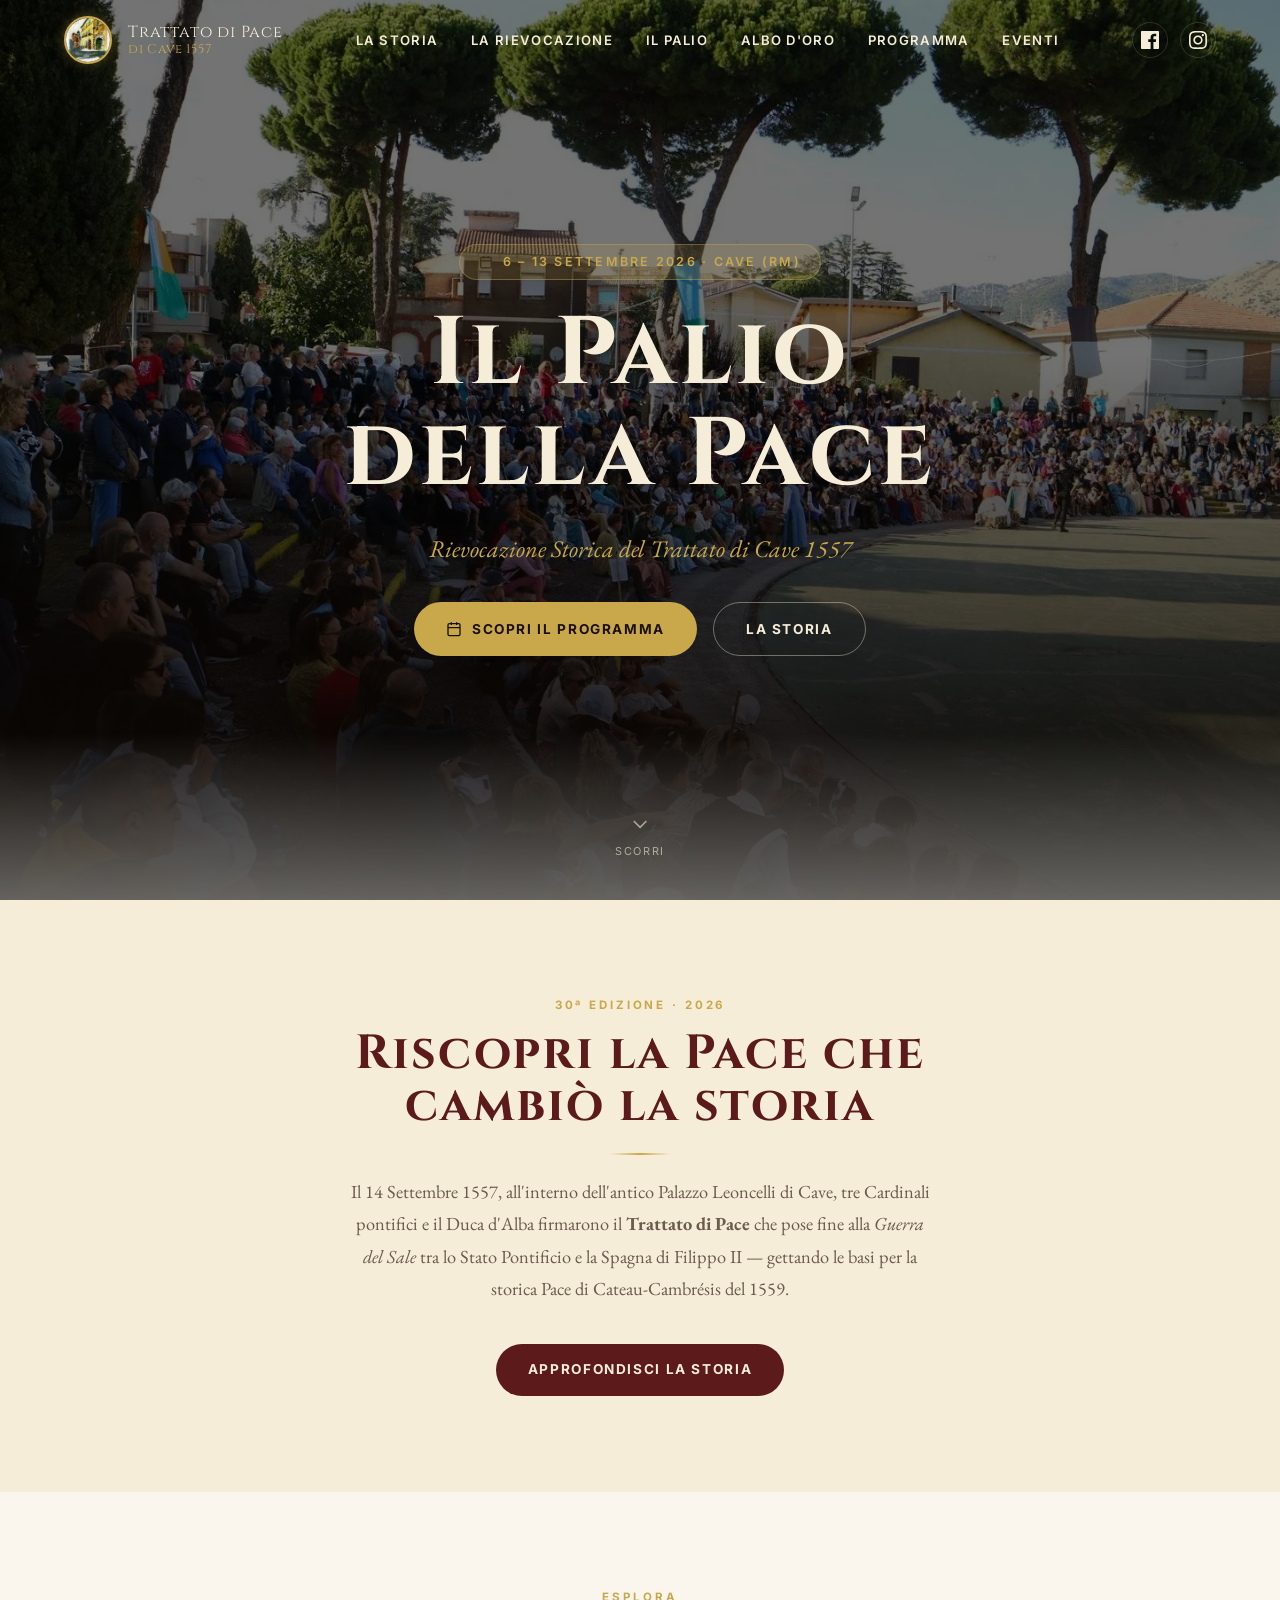
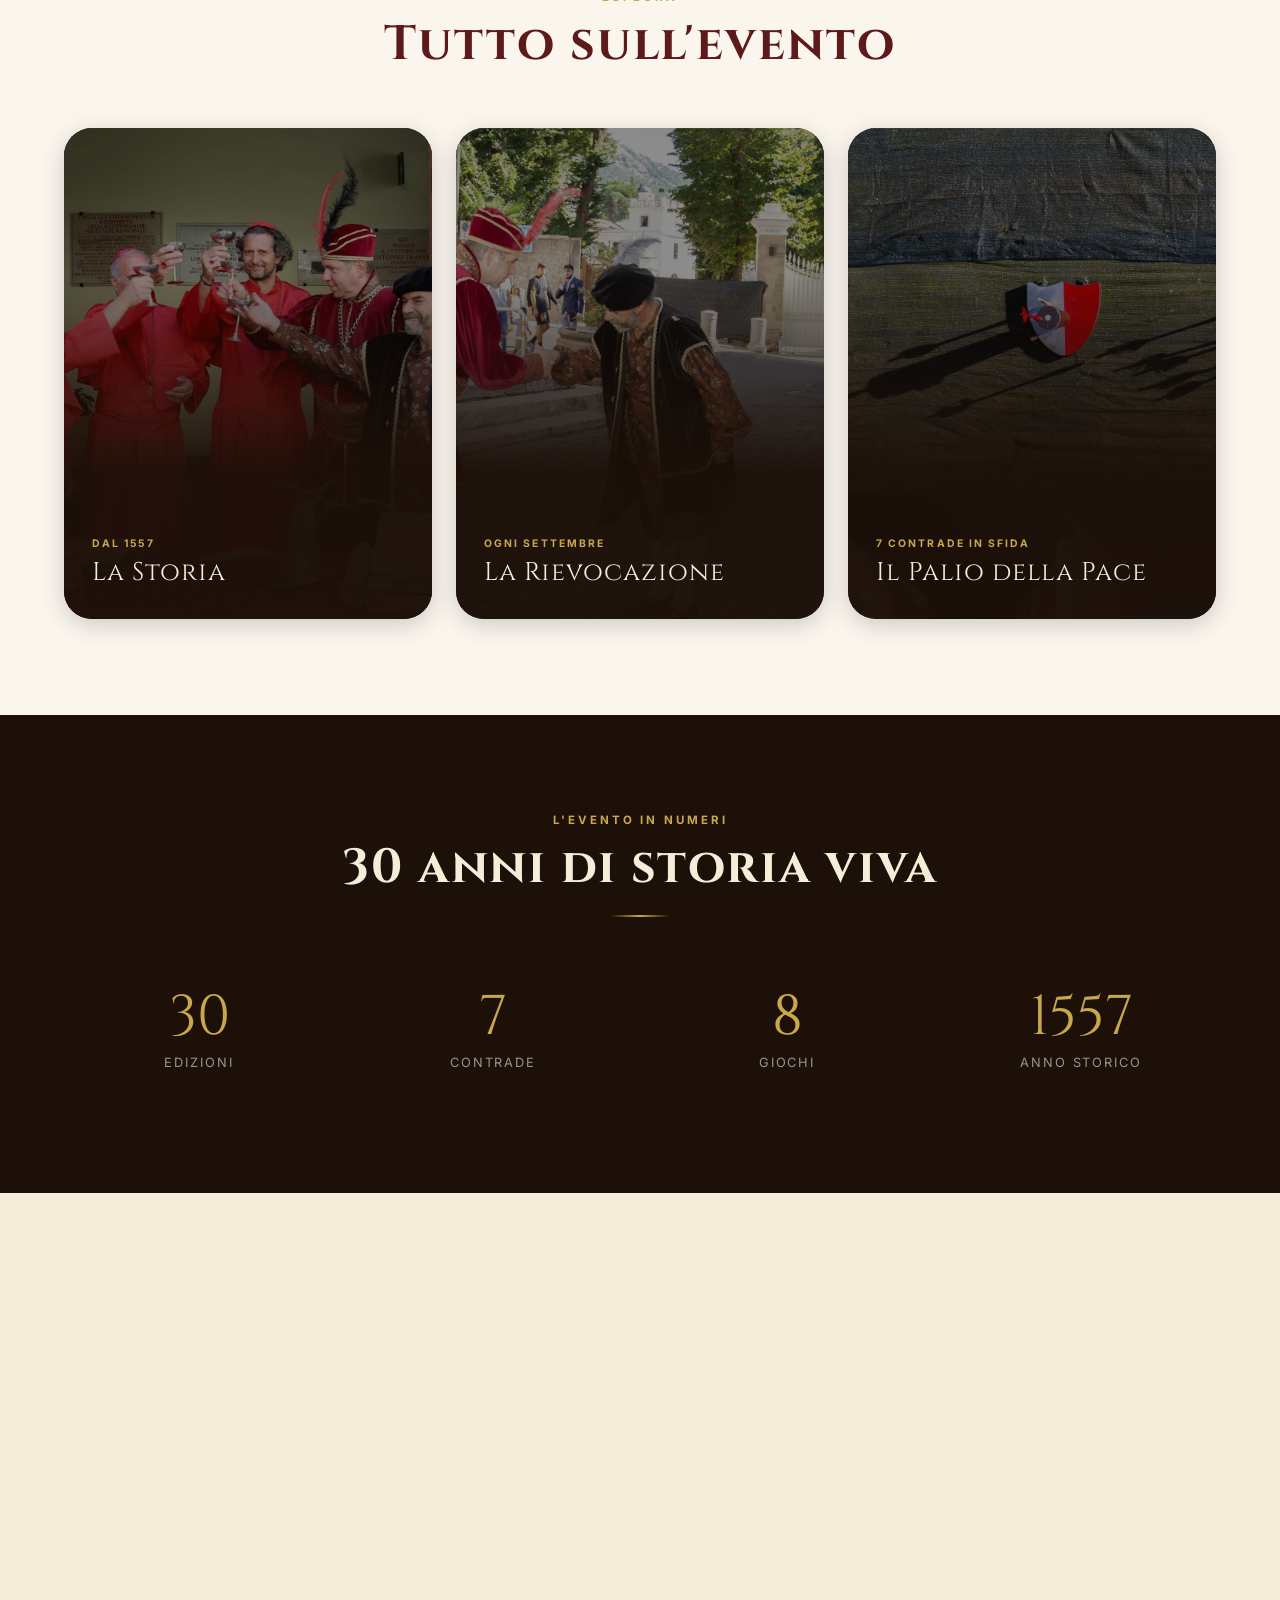
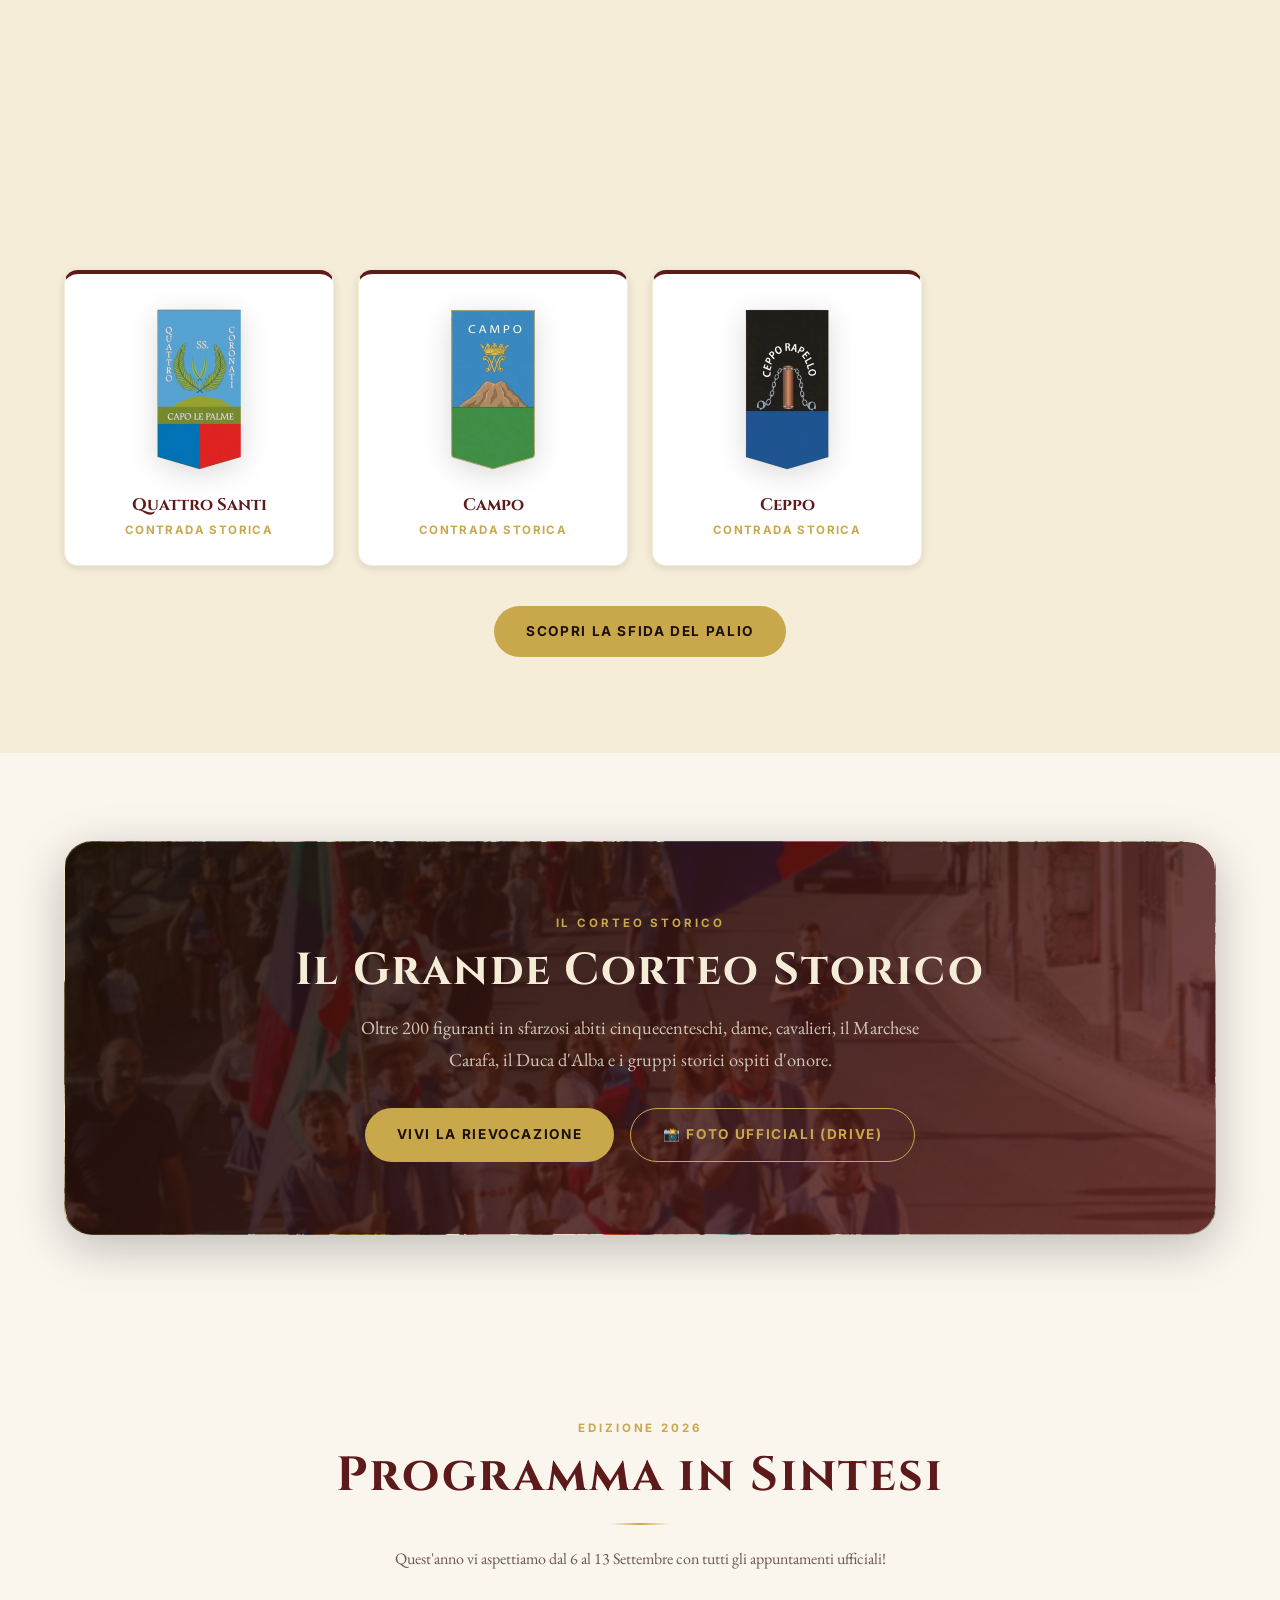
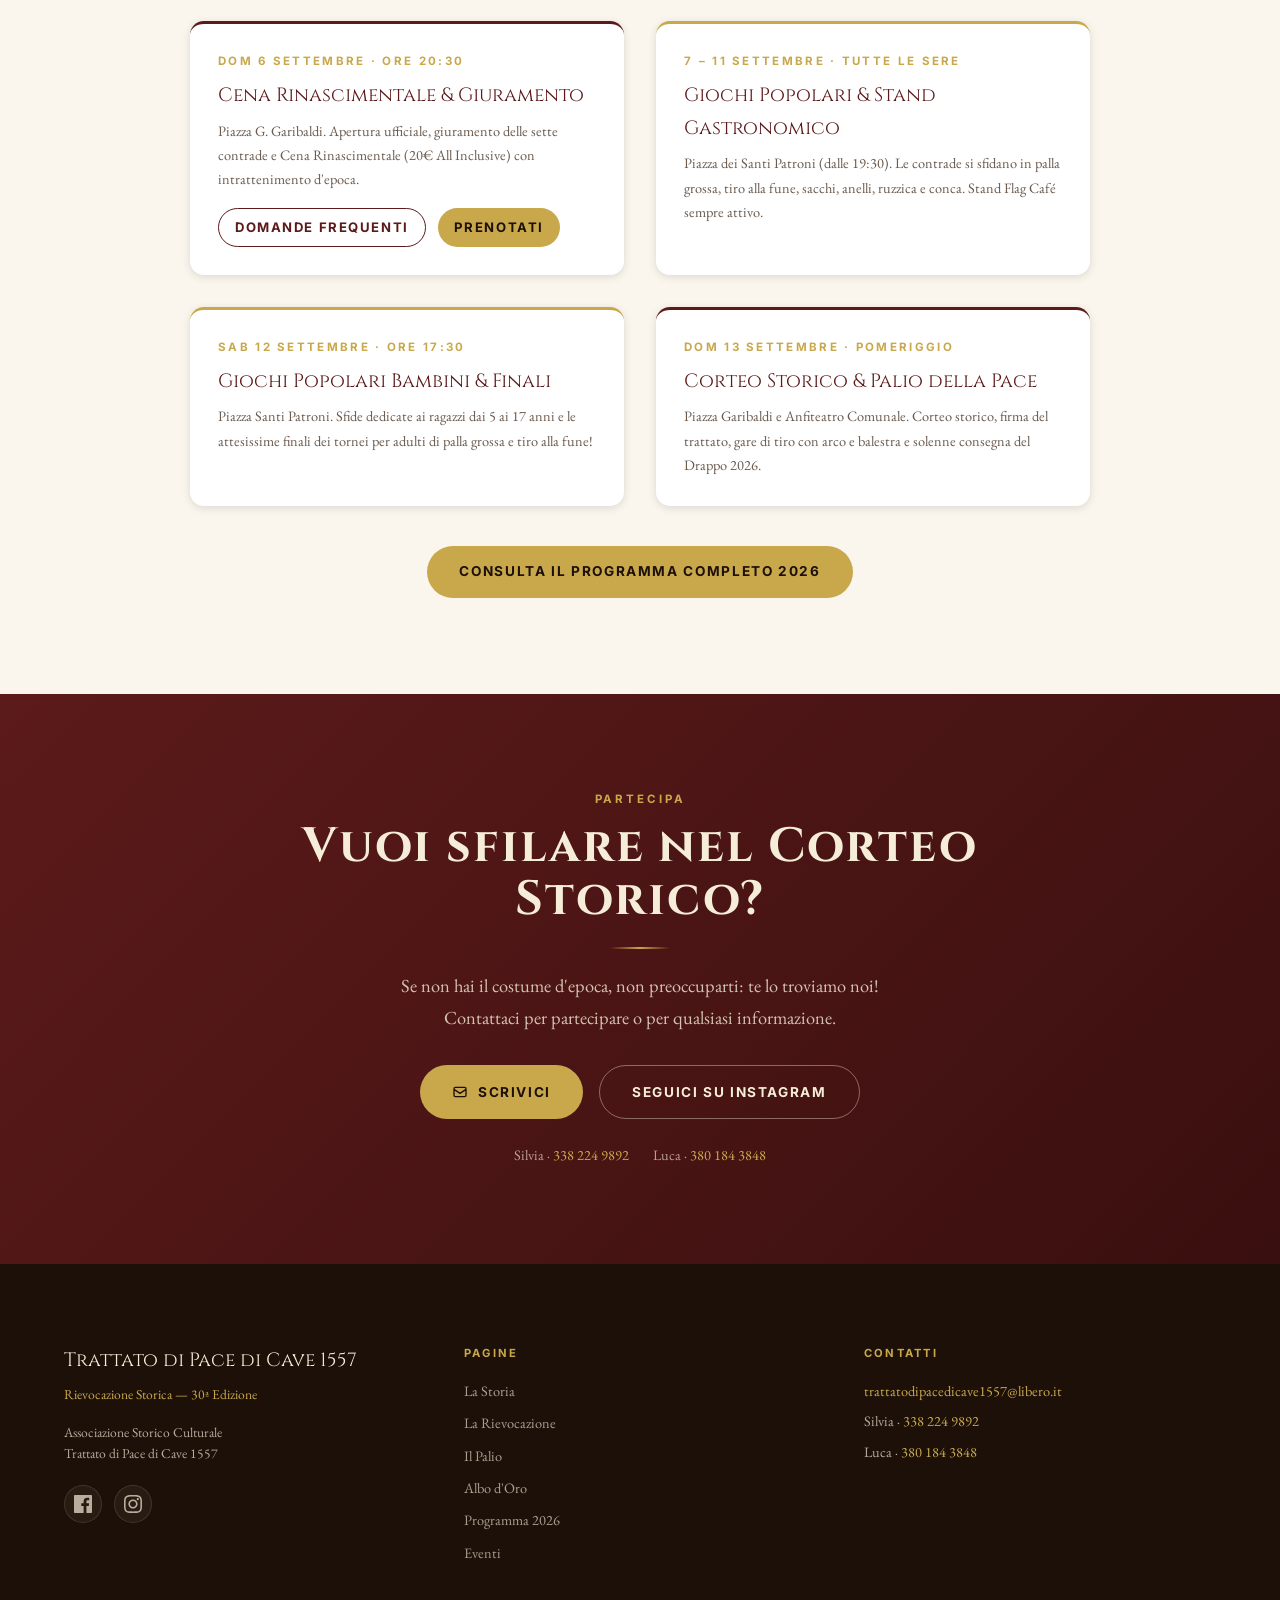
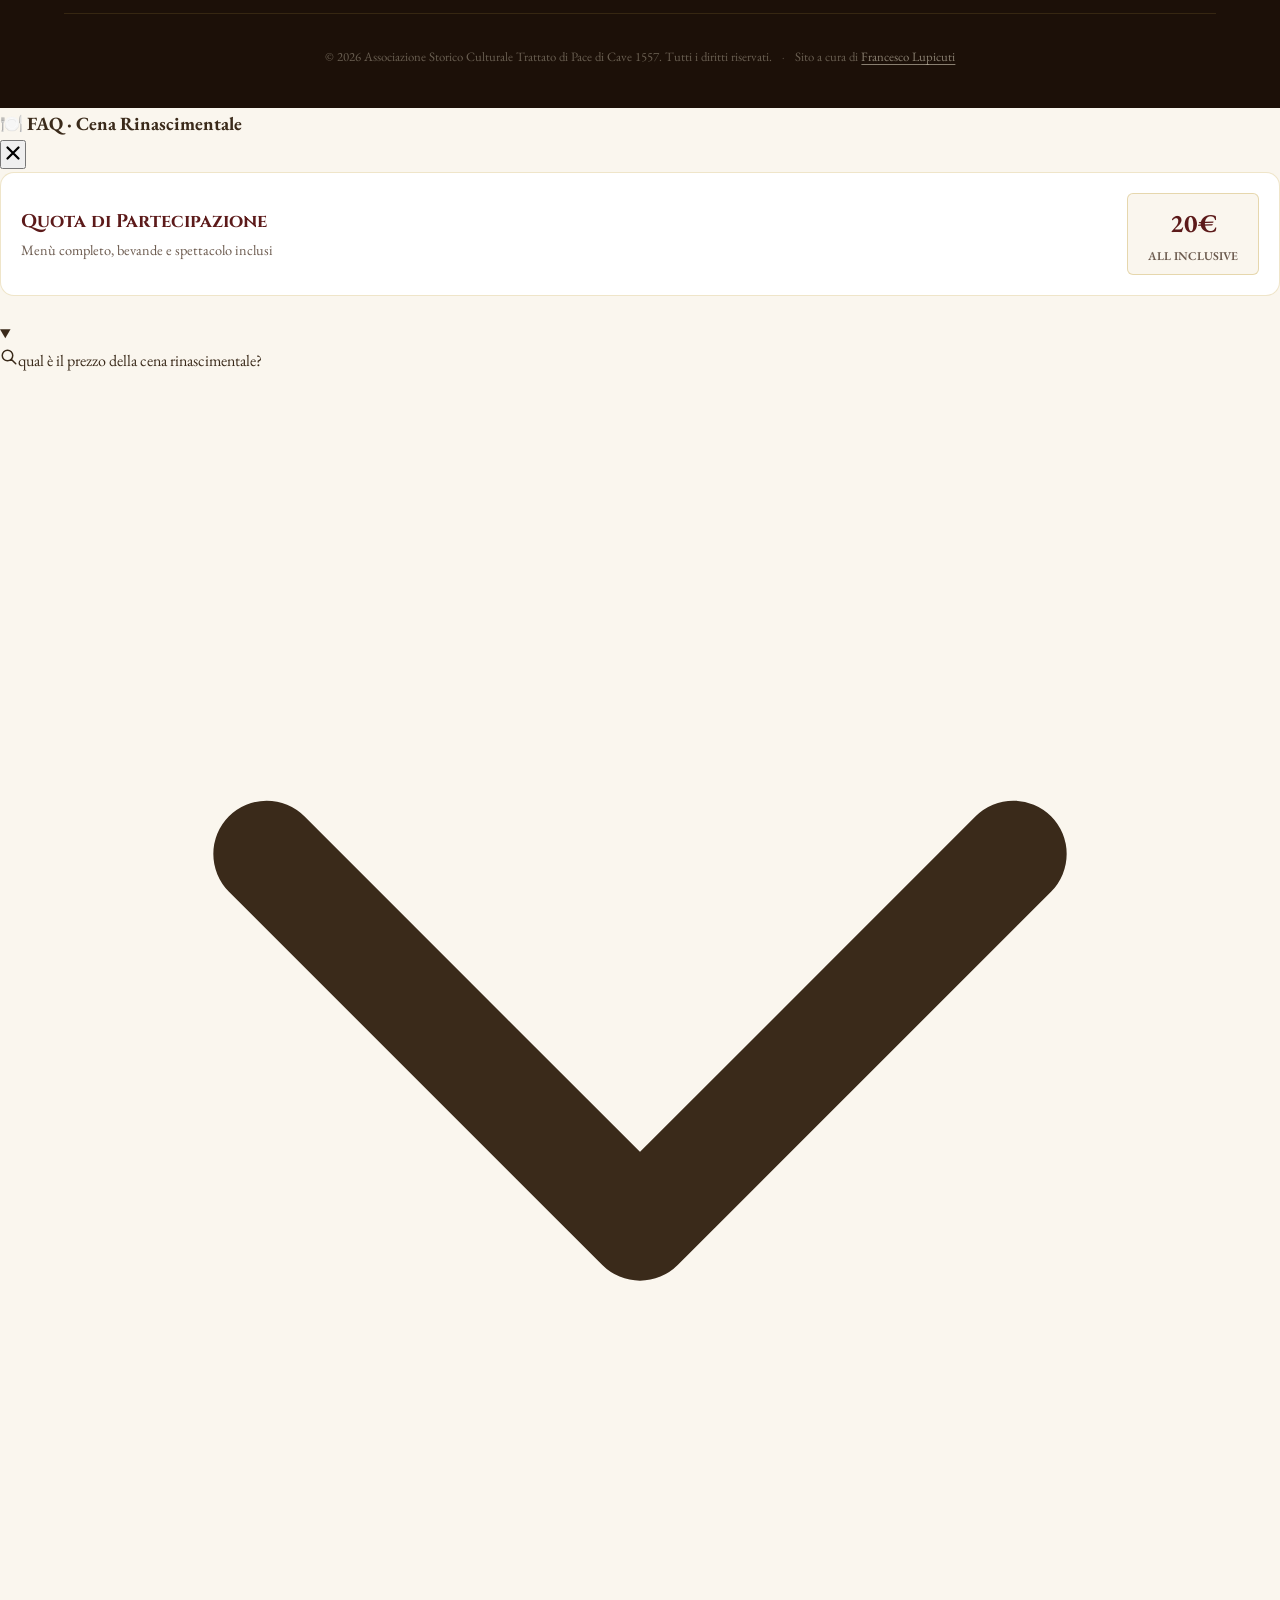
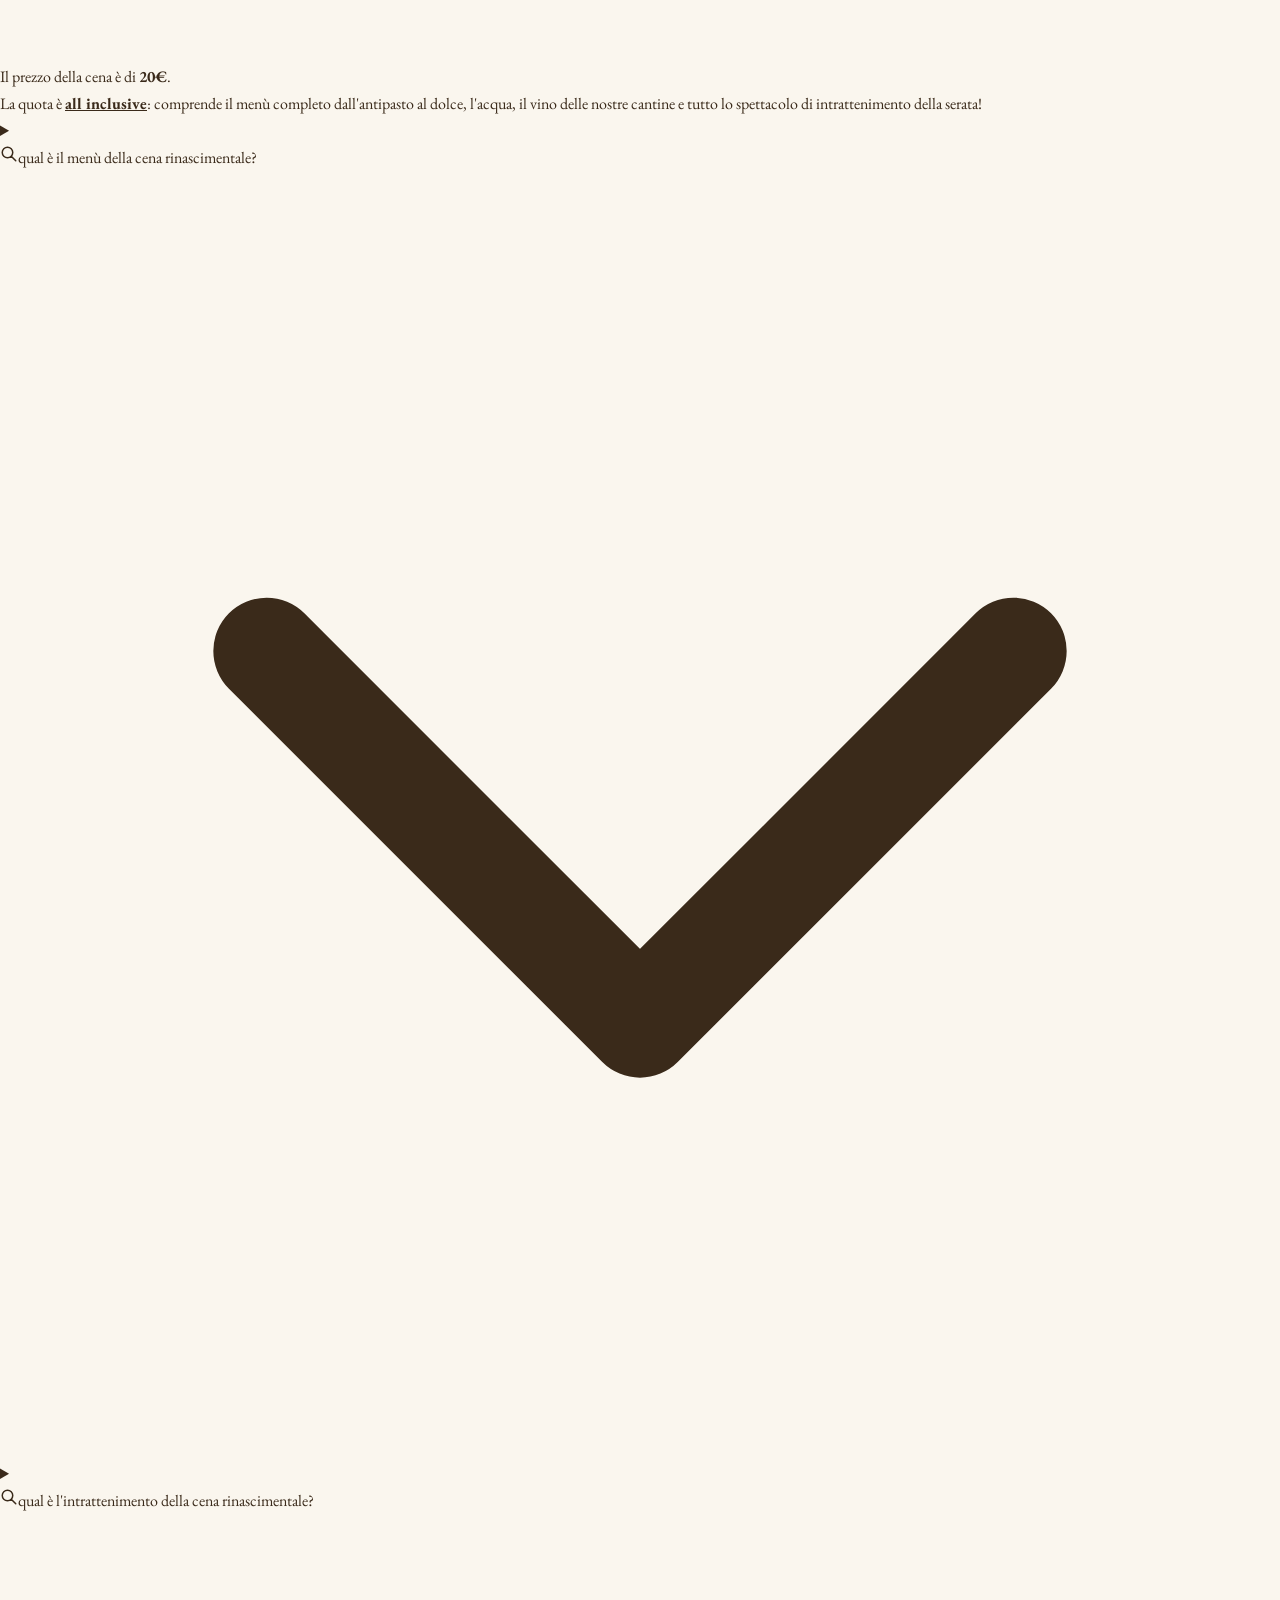
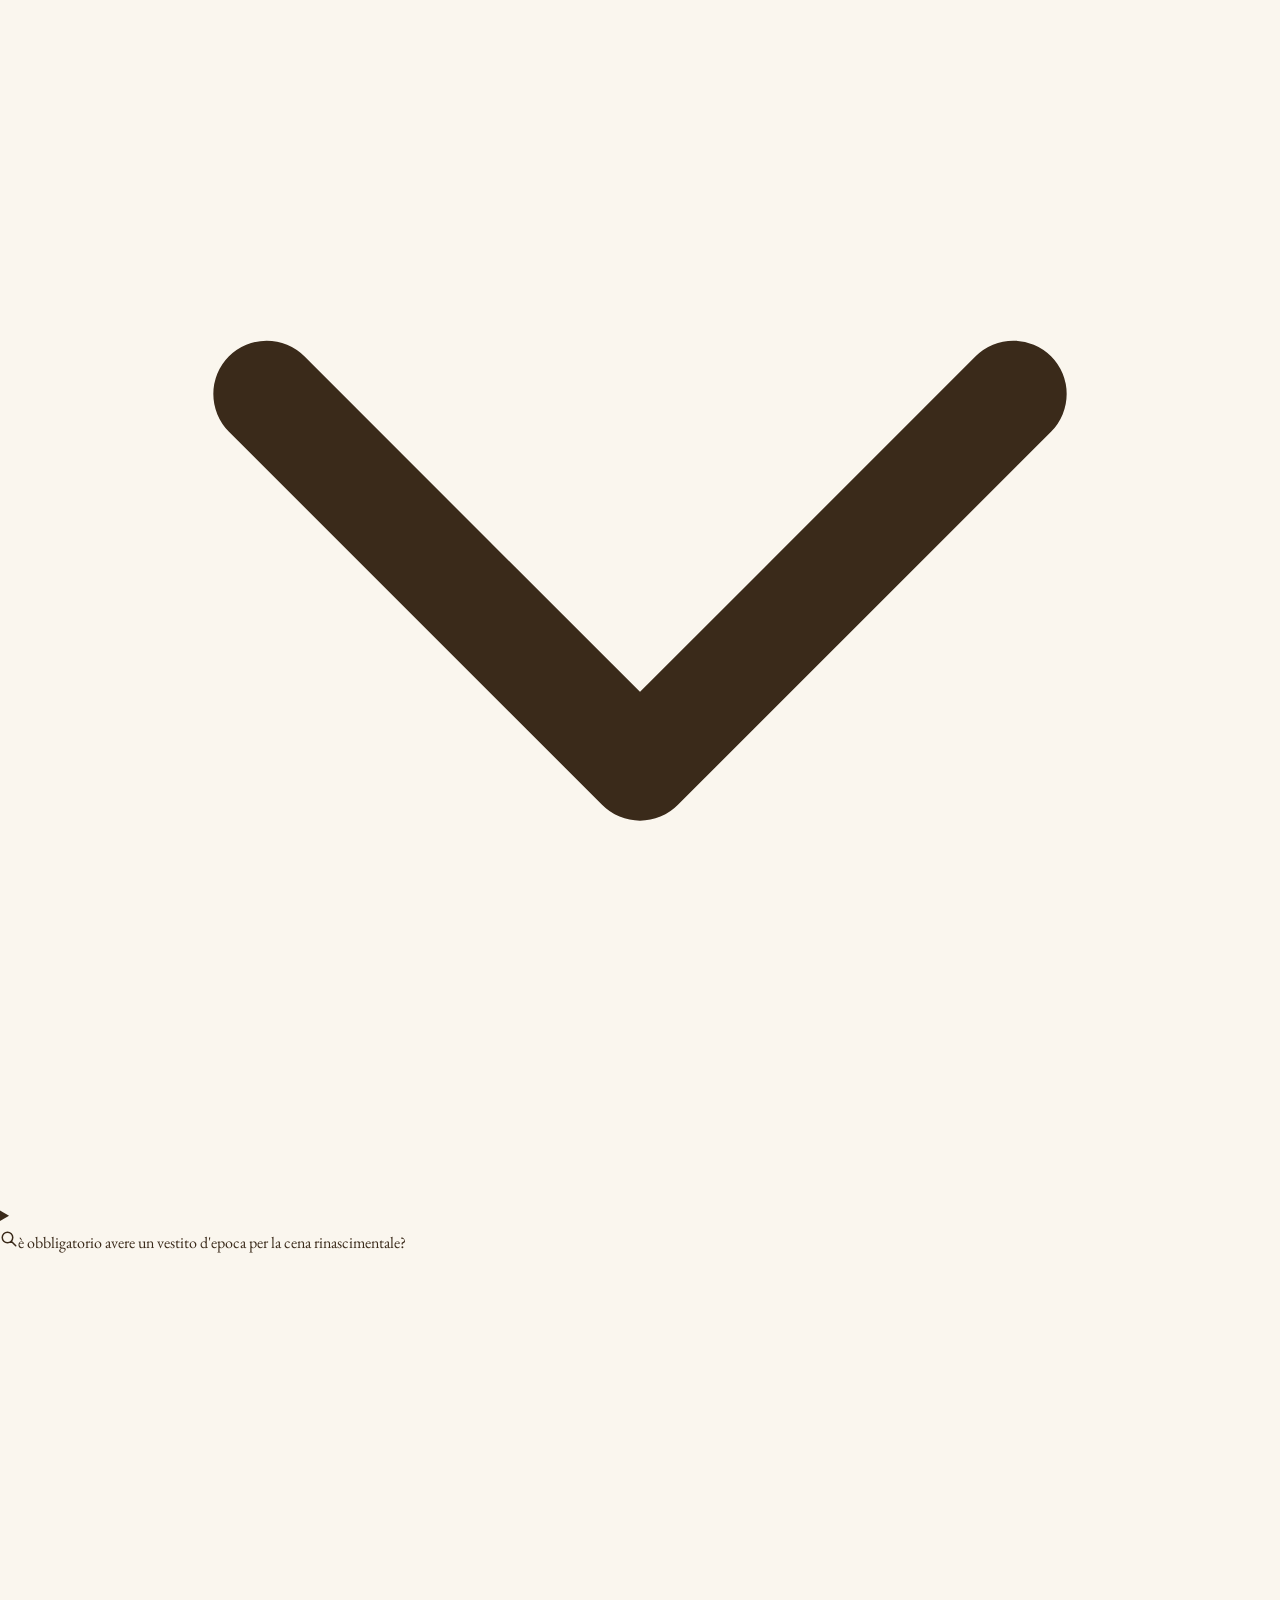
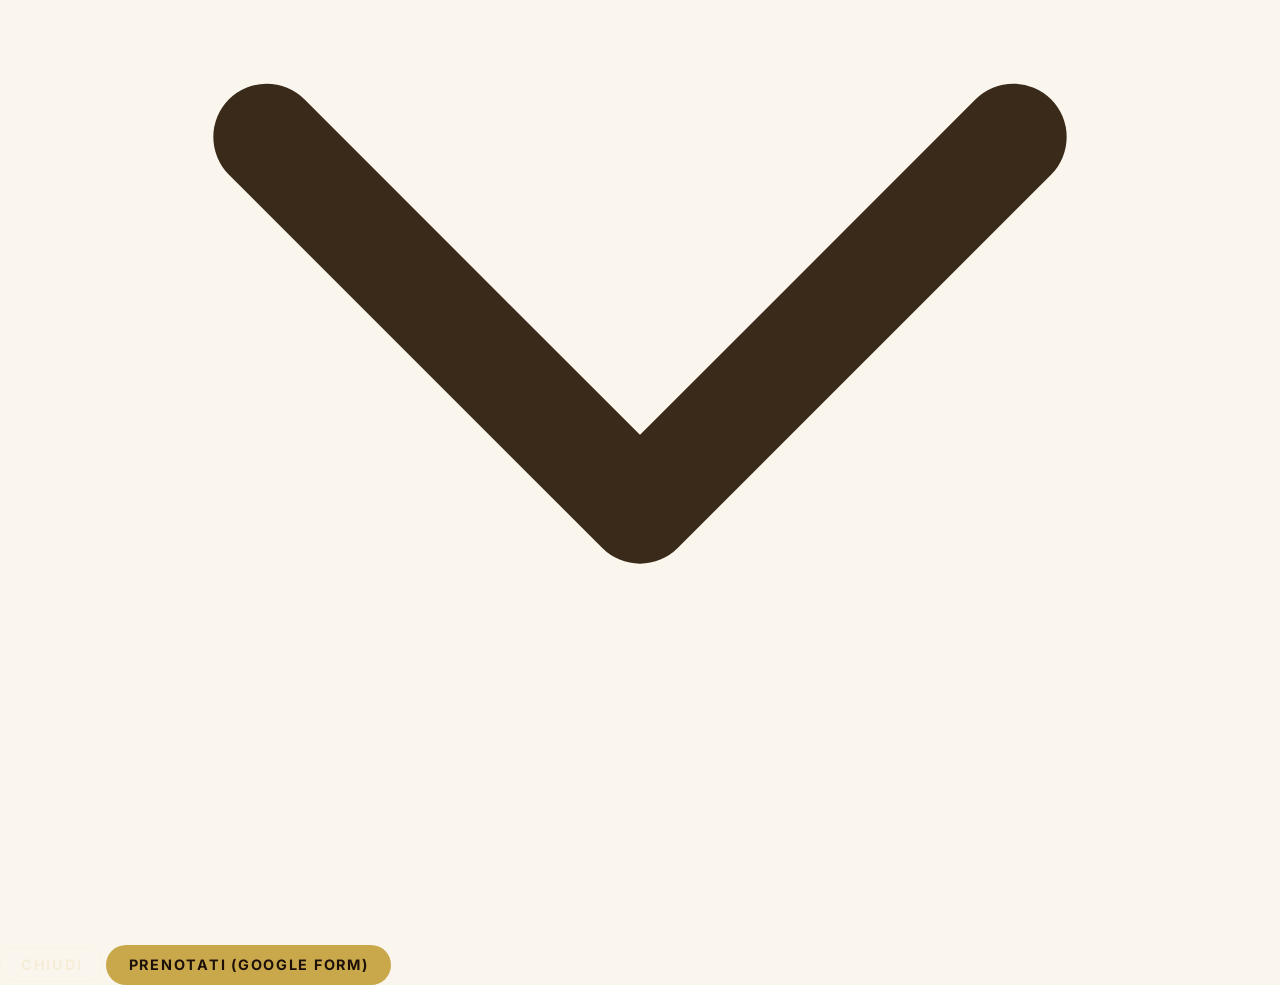
==== commit 65a0243c: "Add files via upload" ====
--- a/index.html
+++ b/index.html
@@ -270,10 +270,10 @@
 <section class="container" style="padding-top:2rem;padding-bottom:2rem;">
     <div class="photo-banner reveal" style="background-image:url('assets/images/corteo-bg.webp');">
         <div class="photo-banner-content">
-            <p class="section-eyebrow" style="color:var(--gold);">Domenica 13 Settembre</p>
+            <p class="section-eyebrow" style="color:var(--gold);">Il Corteo Storico</p>
             <h2 class="section-title light" style="font-size:clamp(1.8rem,4vw,2.8rem);margin-bottom:1rem;">Il Grande Corteo Storico</h2>
             <p class="section-lead light" style="margin:0 auto 2rem;text-align:center;">
-                Oltre 200 figuranti in sfarzosi abiti cinquecenteschi, dame, cavalieri, il Marchese Carafa, il Duca d'Alba, gli sbandieratori di Cori, l'Associazione Balestrieri di Assisi e gli Spadaccini di Soriano nel Cimino.
+                Oltre 200 figuranti in sfarzosi abiti cinquecenteschi, dame, cavalieri, il Marchese Carafa, il Duca d'Alba e i gruppi storici ospiti d'onore.
             </p>
             <div style="display:flex;gap:1rem;justify-content:center;flex-wrap:wrap;">
                 <a href="rievocazione.html" class="btn btn-gold">Vivi la Rievocazione</a>
@@ -287,34 +287,39 @@
 <section class="section-pad section-parchment" aria-labelledby="programma-heading">
     <div class="container">
         <div class="text-center reveal" style="margin-bottom:3rem;">
-            <p class="section-eyebrow">2026</p>
+            <p class="section-eyebrow">Edizione 2026</p>
             <h2 class="section-title" id="programma-heading">Programma in Sintesi</h2>
             <span class="gold-rule" aria-hidden="true"></span>
+            <p class="section-lead" style="margin:0 auto;text-align:center;font-size:1rem;">Quest'anno vi aspettiamo dal 6 al 13 Settembre con tutti gli appuntamenti ufficiali!</p>
         </div>
         <div class="grid-2 reveal" style="max-width:900px;margin:0 auto 2.5rem;">
             <div style="background:white;border-radius:var(--radius-md);padding:1.75rem;box-shadow:var(--shadow-sm);border-top:3px solid var(--burgundy);">
-                <div style="font-family:var(--font-sans);font-size:.72rem;font-weight:700;letter-spacing:.2em;text-transform:uppercase;color:var(--gold);margin-bottom:.5rem;">Dom 6 Settembre</div>
+                <div style="font-family:var(--font-sans);font-size:.72rem;font-weight:700;letter-spacing:.2em;text-transform:uppercase;color:var(--gold);margin-bottom:.5rem;">Dom 6 Settembre · ore 20:30</div>
                 <div style="font-family:var(--font-serif);font-size:1.2rem;color:var(--burgundy);margin-bottom:.4rem;">Cena Rinascimentale & Giuramento</div>
-                <div style="font-size:.9rem;color:var(--slate);">Piazza G. Garibaldi · ore 20:00. Apertura ufficiale, giuramento delle sette contrade, Cena Rinascimentale con intrattenimento.</div>
+                <div style="font-size:.9rem;color:var(--slate);">Piazza G. Garibaldi. Apertura ufficiale, giuramento delle sette contrade e Cena Rinascimentale (20€ All Inclusive) con intrattenimento d'epoca.</div>
+                <div style="margin-top:1rem;display:flex;gap:.75rem;flex-wrap:wrap;">
+                    <a href="rievocazione.html#faq-cena" class="btn btn-outline" style="font-size:.82rem;padding:.45rem 1rem;color:var(--burgundy);border-color:var(--burgundy);">Domande Frequenti</a>
+                    <a href="https://docs.google.com/forms/d/e/1FAIpQLSfLTMzRzJRsX3gT6fgWukQ1lnAZESWekx5kGXbBCp7KTNcH7A/viewform?usp=header" target="_blank" rel="noopener" class="btn btn-gold" style="font-size:.82rem;padding:.45rem 1rem;">Prenotati</a>
+                </div>
             </div>
             <div style="background:white;border-radius:var(--radius-md);padding:1.75rem;box-shadow:var(--shadow-sm);border-top:3px solid var(--gold);">
-                <div style="font-family:var(--font-sans);font-size:.72rem;font-weight:700;letter-spacing:.2em;text-transform:uppercase;color:var(--gold);margin-bottom:.5rem;">7 – 12 Settembre</div>
+                <div style="font-family:var(--font-sans);font-size:.72rem;font-weight:700;letter-spacing:.2em;text-transform:uppercase;color:var(--gold);margin-bottom:.5rem;">7 – 11 Settembre · Tutte le sere</div>
                 <div style="font-family:var(--font-serif);font-size:1.2rem;color:var(--burgundy);margin-bottom:.4rem;">Giochi Popolari & Stand Gastronomico</div>
-                <div style="font-size:.9rem;color:var(--slate);">Piazza dei Santi Patroni. Le contrade si sfidano in palla grossa, tiro alla fune, sacchi, anelli, ruzzica e conca.</div>
+                <div style="font-size:.9rem;color:var(--slate);">Piazza dei Santi Patroni (dalle 19:30). Le contrade si sfidano in palla grossa, tiro alla fune, sacchi, anelli, ruzzica e conca. Stand Flag Café sempre attivo.</div>
             </div>
             <div style="background:white;border-radius:var(--radius-md);padding:1.75rem;box-shadow:var(--shadow-sm);border-top:3px solid var(--gold);">
-                <div style="font-family:var(--font-sans);font-size:.72rem;font-weight:700;letter-spacing:.2em;text-transform:uppercase;color:var(--gold);margin-bottom:.5rem;">Sab 12 Settembre · ore 17:00</div>
-                <div style="font-family:var(--font-serif);font-size:1.2rem;color:var(--burgundy);margin-bottom:.4rem;">Giochi Popolari per Bambini</div>
-                <div style="font-size:.9rem;color:var(--slate);">Piazza Santi Patroni. Per i bambini dai 5 ai 17 anni: corsa nei sacchi, tiro alla fune, conca e molto altro!</div>
+                <div style="font-family:var(--font-sans);font-size:.72rem;font-weight:700;letter-spacing:.2em;text-transform:uppercase;color:var(--gold);margin-bottom:.5rem;">Sab 12 Settembre · ore 17:30</div>
+                <div style="font-family:var(--font-serif);font-size:1.2rem;color:var(--burgundy);margin-bottom:.4rem;">Giochi Popolari Bambini & Finali</div>
+                <div style="font-size:.9rem;color:var(--slate);">Piazza Santi Patroni. Sfide dedicate ai ragazzi dai 5 ai 17 anni e le attesissime finali dei tornei per adulti di palla grossa e tiro alla fune!</div>
             </div>
             <div style="background:white;border-radius:var(--radius-md);padding:1.75rem;box-shadow:var(--shadow-sm);border-top:3px solid var(--burgundy);">
-                <div style="font-family:var(--font-sans);font-size:.72rem;font-weight:700;letter-spacing:.2em;text-transform:uppercase;color:var(--gold);margin-bottom:.5rem;">Dom 13 Settembre</div>
-                <div style="font-family:var(--font-serif);font-size:1.2rem;color:var(--burgundy);margin-bottom:.4rem;">Corteo Storico & Firma della Pace</div>
-                <div style="font-size:.9rem;color:var(--slate);">Anfiteatro Comunale. Il gran finale: corteo, rievocazione della firma, gara di arco e balestra, assegnazione del Drappo.</div>
+                <div style="font-family:var(--font-sans);font-size:.72rem;font-weight:700;letter-spacing:.2em;text-transform:uppercase;color:var(--gold);margin-bottom:.5rem;">Dom 13 Settembre · Pomeriggio</div>
+                <div style="font-family:var(--font-serif);font-size:1.2rem;color:var(--burgundy);margin-bottom:.4rem;">Corteo Storico & Palio della Pace</div>
+                <div style="font-size:.9rem;color:var(--slate);">Piazza Garibaldi e Anfiteatro Comunale. Corteo storico, firma del trattato, gare di tiro con arco e balestra e solenne consegna del Drappo 2026.</div>
             </div>
         </div>
         <div class="text-center reveal">
-            <a href="programma.html" class="btn btn-gold">Programma completo</a>
+            <a href="programma.html" class="btn btn-gold">Consulta il Programma completo 2026</a>
         </div>
     </div>
 </section>
@@ -388,6 +393,113 @@
     </div>
 </footer>
 
+<!-- ============================================================ FAQ MODAL OVERLAY -->
+<div id="faq-modal" class="modal-overlay" role="dialog" aria-modal="true" aria-labelledby="modal-faq-title" aria-hidden="true">
+    <div class="modal-dialog">
+        <div class="modal-header">
+            <h3 class="modal-header-title" id="modal-faq-title">
+                <span>🍽️ FAQ · Cena Rinascimentale</span>
+            </h3>
+            <button type="button" class="modal-close-btn" data-close-faq aria-label="Chiudi finestra">
+                <svg width="22" height="22" fill="none" viewBox="0 0 24 24" stroke="currentColor" stroke-width="2.5"><path stroke-linecap="round" stroke-linejoin="round" d="M6 18L18 6M6 6l12 12"/></svg>
+            </button>
+        </div>
+        <div class="modal-body">
+            <div style="background:white;padding:1.25rem;border-radius:var(--radius-md);margin-bottom:1.5rem;border:1px solid rgba(201,168,76,.3);display:flex;align-items:center;justify-content:space-between;gap:1rem;flex-wrap:wrap;">
+                <div>
+                    <div style="font-family:var(--font-serif);font-size:1.15rem;font-weight:700;color:var(--burgundy);">Quota di Partecipazione</div>
+                    <div style="font-size:.9rem;color:var(--slate);">Menù completo, bevande e spettacolo inclusi</div>
+                </div>
+                <div style="background:var(--parchment);padding:.5rem 1.25rem;border-radius:var(--radius-sm);border:1px solid rgba(201,168,76,.4);text-align:center;">
+                    <span style="font-family:var(--font-display);font-size:1.6rem;font-weight:700;color:var(--burgundy);">20€</span>
+                    <span style="font-size:.75rem;display:block;color:var(--slate);font-weight:600;text-transform:uppercase;">All Inclusive</span>
+                </div>
+            </div>
+
+            <div class="faq-list" style="margin-top:0;">
+                <!-- FAQ 1 -->
+                <details class="faq-item" open>
+                    <summary class="faq-summary">
+                        <span style="display:flex;align-items:center;">
+                            <span class="faq-icon-left">
+                                <svg width="18" height="18" fill="none" viewBox="0 0 24 24" stroke="currentColor" stroke-width="2"><path stroke-linecap="round" stroke-linejoin="round" d="M21 21l-6-6m2-5a7 7 0 11-14 0 7 7 0 0114 0z"/></svg>
+                            </span>
+                            qual è il prezzo della cena rinascimentale?
+                        </span>
+                        <svg class="faq-chevron" fill="none" viewBox="0 0 24 24" stroke="currentColor" stroke-width="2"><path stroke-linecap="round" stroke-linejoin="round" d="M19 9l-7 7-7-7"/></svg>
+                    </summary>
+                    <div class="faq-answer">
+                        <p>Il prezzo della cena è di <strong>20€</strong>.</p>
+                        <p>La quota è <strong><u>all inclusive</u></strong>: comprende il menù completo dall'antipasto al dolce, l'acqua, il vino delle nostre cantine e tutto lo spettacolo di intrattenimento della serata!</p>
+                    </div>
+                </details>
+
+                <!-- FAQ 2 -->
+                <details class="faq-item">
+                    <summary class="faq-summary">
+                        <span style="display:flex;align-items:center;">
+                            <span class="faq-icon-left">
+                                <svg width="18" height="18" fill="none" viewBox="0 0 24 24" stroke="currentColor" stroke-width="2"><path stroke-linecap="round" stroke-linejoin="round" d="M21 21l-6-6m2-5a7 7 0 11-14 0 7 7 0 0114 0z"/></svg>
+                            </span>
+                            qual è il menù della cena rinascimentale?
+                        </span>
+                        <svg class="faq-chevron" fill="none" viewBox="0 0 24 24" stroke="currentColor" stroke-width="2"><path stroke-linecap="round" stroke-linejoin="round" d="M19 9l-7 7-7-7"/></svg>
+                    </summary>
+                    <div class="faq-answer">
+                        <p>Vi aspetta un vero e proprio viaggio nei sapori del passato! Questo è il menù:</p>
+                        <ul>
+                            <li><strong>Antipasto:</strong> <strong>Tagliere bicaudo</strong> con selezione di salumi e formaggi freschi e stagionati delle nostre terre</li>
+                            <li><strong>Primo:</strong> <strong>Zuppa Cavense</strong> di ceci speziata con erbe locali</li>
+                            <li><strong>Secondo:</strong> <strong>Spezzatino Carafa</strong> (spezzato del cacciatore e costine di suino lardo-speziate) con erbaggi di stagione</li>
+                            <li><strong>Delizie di fine convivio:</strong> <strong>dolci secchi</strong></li>
+                            <li><strong>Bevande:</strong> Acqua e vino delle <strong>nostre cantine</strong></li>
+                        </ul>
+                    </div>
+                </details>
+
+                <!-- FAQ 3 -->
+                <details class="faq-item">
+                    <summary class="faq-summary">
+                        <span style="display:flex;align-items:center;">
+                            <span class="faq-icon-left">
+                                <svg width="18" height="18" fill="none" viewBox="0 0 24 24" stroke="currentColor" stroke-width="2"><path stroke-linecap="round" stroke-linejoin="round" d="M21 21l-6-6m2-5a7 7 0 11-14 0 7 7 0 0114 0z"/></svg>
+                            </span>
+                            qual è l'intrattenimento della cena rinascimentale?
+                        </span>
+                        <svg class="faq-chevron" fill="none" viewBox="0 0 24 24" stroke="currentColor" stroke-width="2"><path stroke-linecap="round" stroke-linejoin="round" d="M19 9l-7 7-7-7"/></svg>
+                    </summary>
+                    <div class="faq-answer">
+                        <p>Durante la cena sarai immerso in un'atmosfera d'altri tempi!</p>
+                        <p>Ad accompagnare la serata ci saranno le musiche dei <strong>Venditori di Sogni nel Rinascimento</strong> e una <strong>rappresentazione teatrale</strong> rievocativa che metterà in scena lo storico arrivo dei messi pontifici e reali al <strong>Marchese Carafa</strong>, Signore di Cave.</p>
+                    </div>
+                </details>
+
+                <!-- FAQ 4 -->
+                <details class="faq-item">
+                    <summary class="faq-summary">
+                        <span style="display:flex;align-items:center;">
+                            <span class="faq-icon-left">
+                                <svg width="18" height="18" fill="none" viewBox="0 0 24 24" stroke="currentColor" stroke-width="2"><path stroke-linecap="round" stroke-linejoin="round" d="M21 21l-6-6m2-5a7 7 0 11-14 0 7 7 0 0114 0z"/></svg>
+                            </span>
+                            è obbligatorio avere un vestito d'epoca per la cena rinascimentale?
+                        </span>
+                        <svg class="faq-chevron" fill="none" viewBox="0 0 24 24" stroke="currentColor" stroke-width="2"><path stroke-linecap="round" stroke-linejoin="round" d="M19 9l-7 7-7-7"/></svg>
+                    </summary>
+                    <div class="faq-answer">
+                        <p><strong><u>Non è obbligatorio</u></strong>, ma è super consigliato!</p>
+                        <p>L'evento è aperto a tutti, ma se possiedi già un <strong>vestito d'epoca</strong> ti invitiamo a indossarlo per immergerti a pieno nello <strong>spirito rinascimentale</strong>.</p>
+                        <p>Se invece non ce l'hai ma ti piacerebbe vestirti a tema, puoi contattare noi direttamente <strong>in privato</strong> o rivolgerti al priore della tua contrada!</p>
+                    </div>
+                </details>
+            </div>
+        </div>
+        <div class="modal-footer">
+            <button type="button" class="btn btn-outline" data-close-faq style="font-size:.9rem;padding:.5rem 1.25rem;cursor:pointer;">Chiudi</button>
+            <a href="https://docs.google.com/forms/d/e/1FAIpQLSfLTMzRzJRsX3gT6fgWukQ1lnAZESWekx5kGXbBCp7KTNcH7A/viewform?usp=header" target="_blank" rel="noopener" class="btn btn-gold" style="font-size:.9rem;padding:.5rem 1.4rem;">Prenotati (Google Form)</a>
+        </div>
+    </div>
+</div>
+
 <!-- Mobile Sticky Bar -->
 <div class="sticky-bar" role="navigation" aria-label="Azioni rapide">
     <a href="programma.html" class="btn btn-gold">📅 Programma</a>
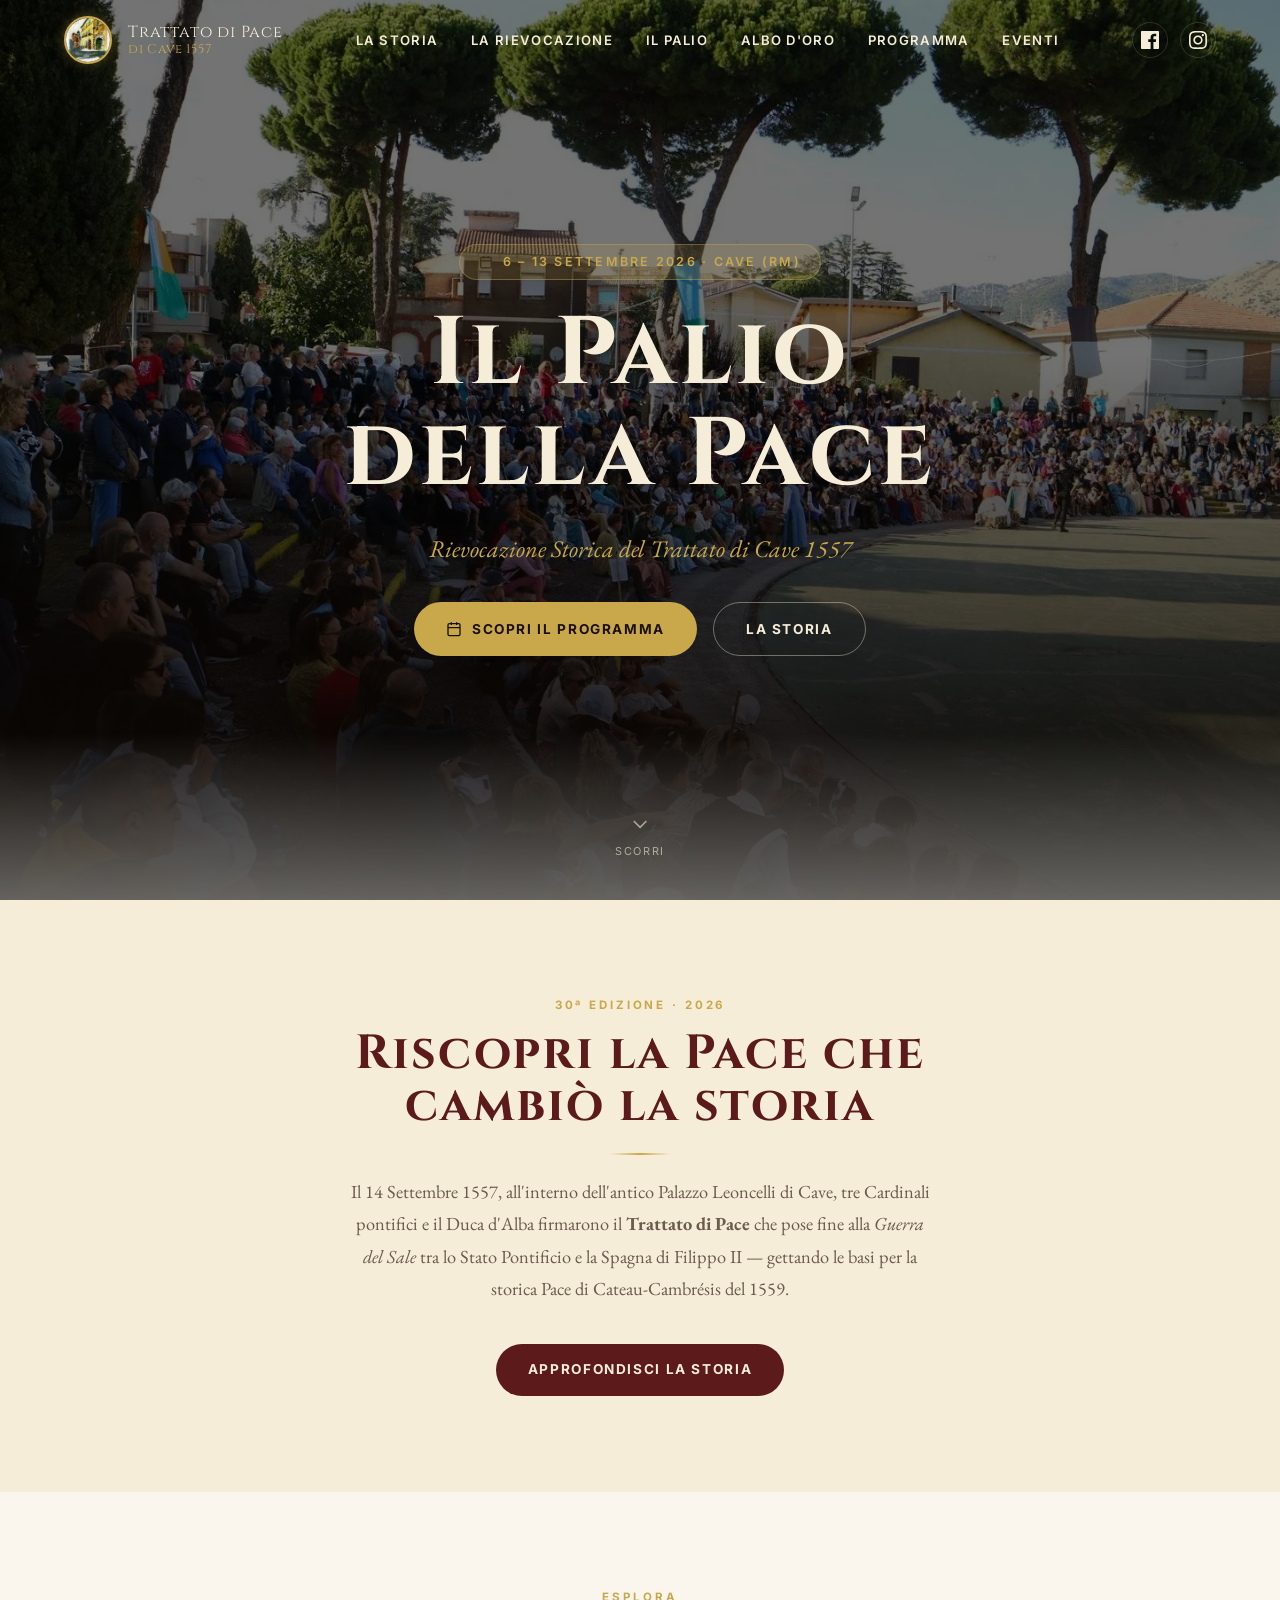
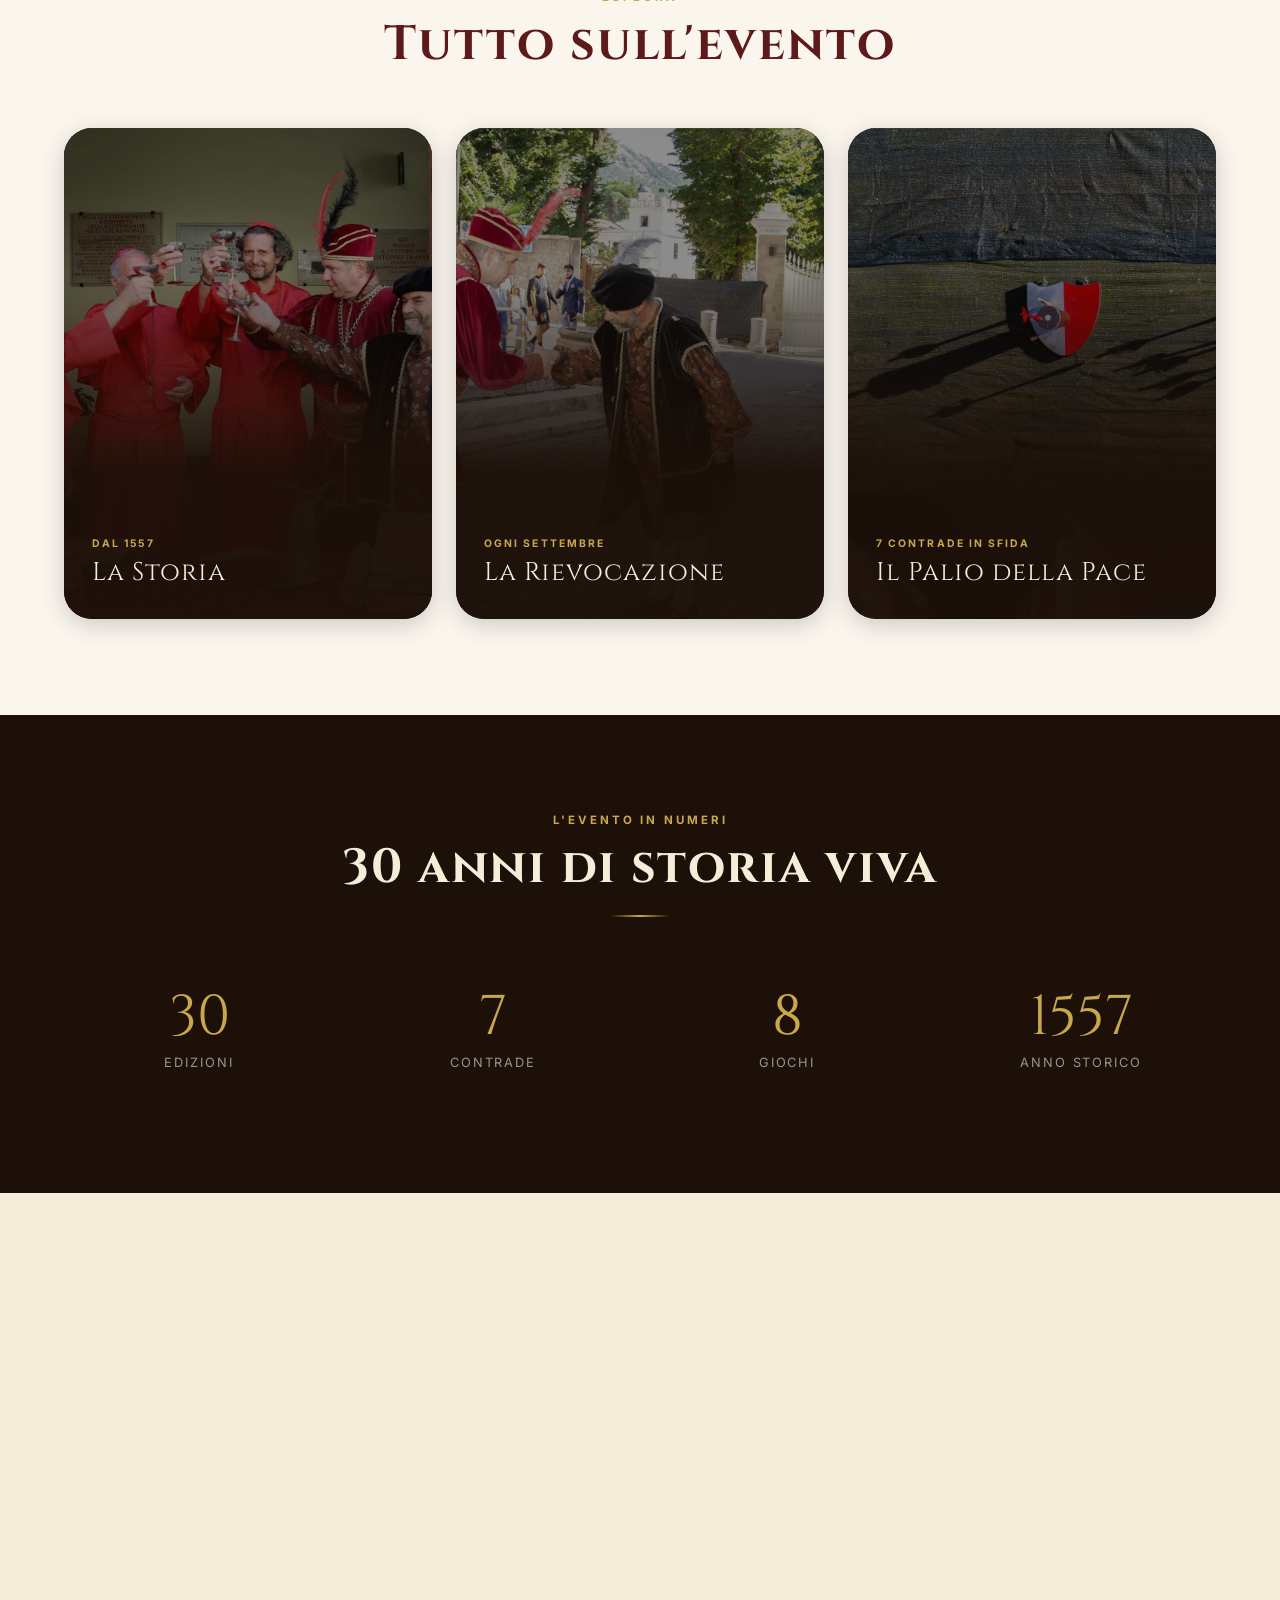
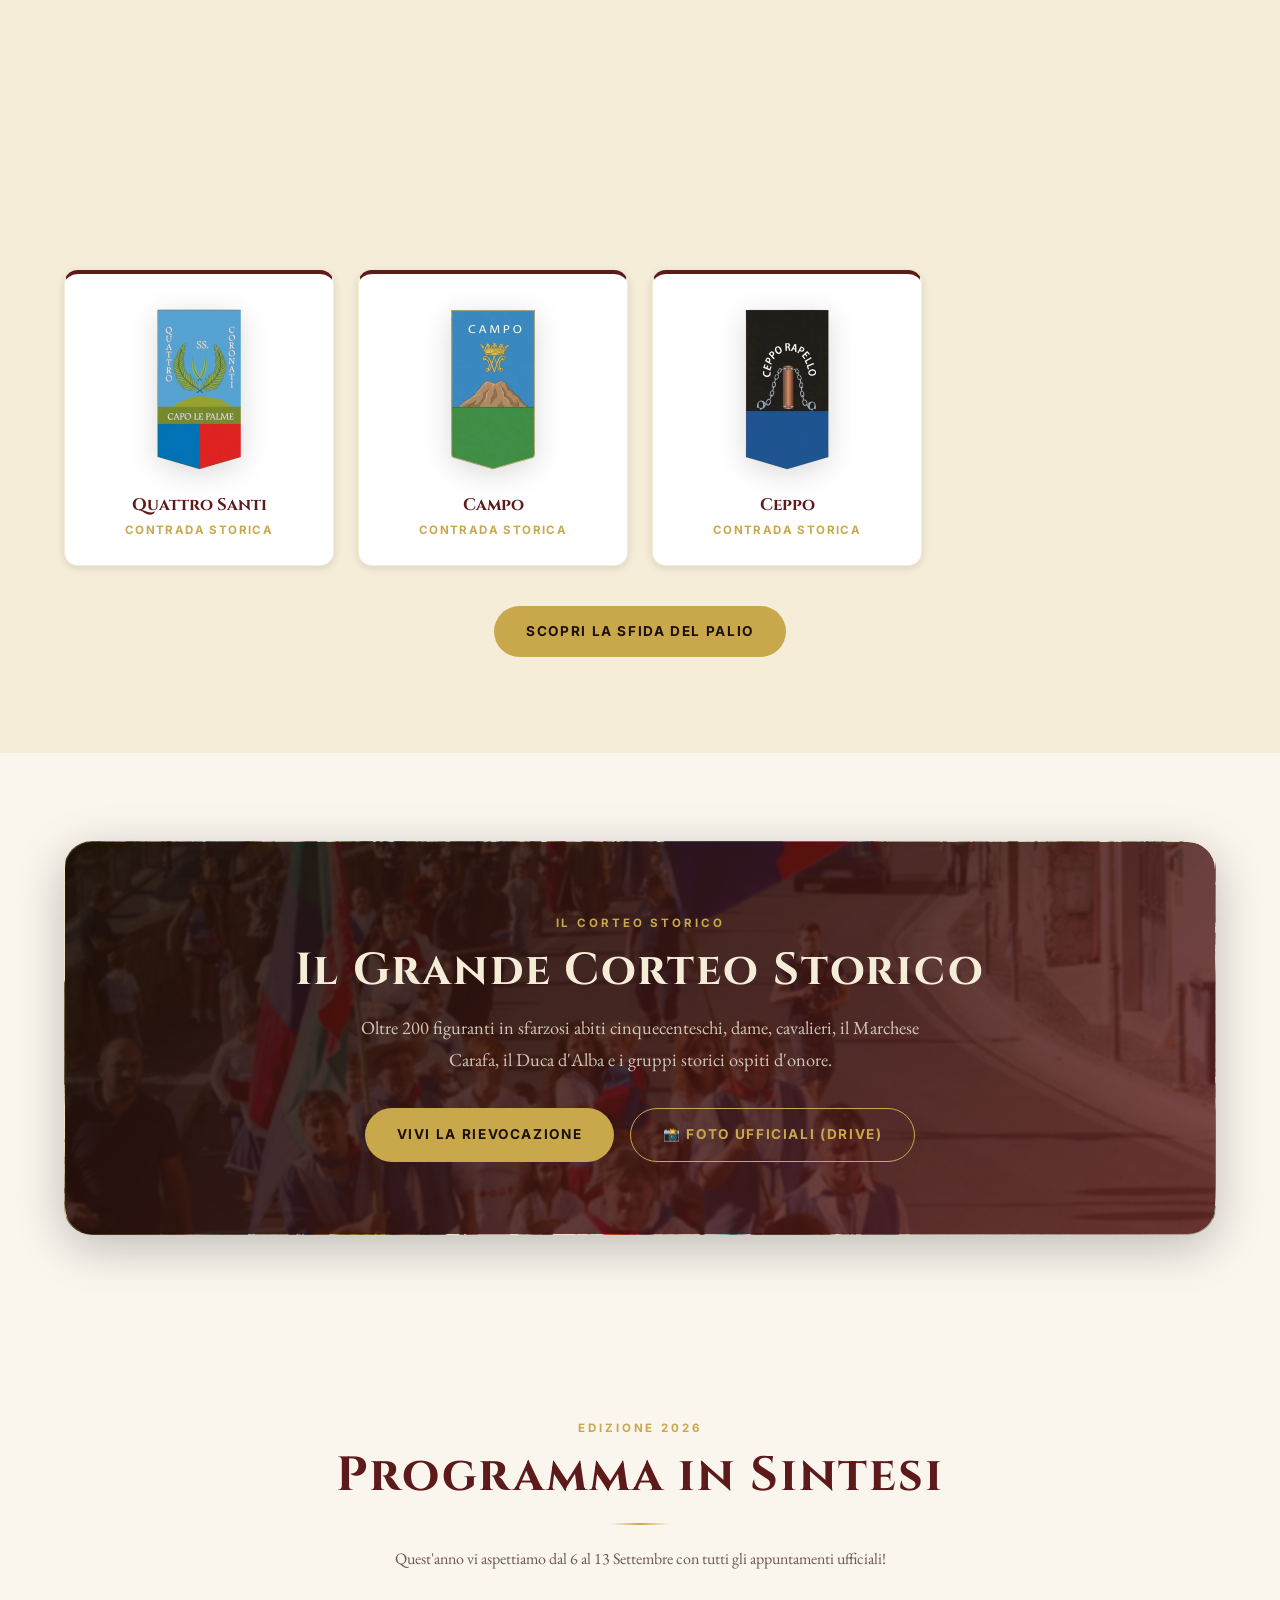
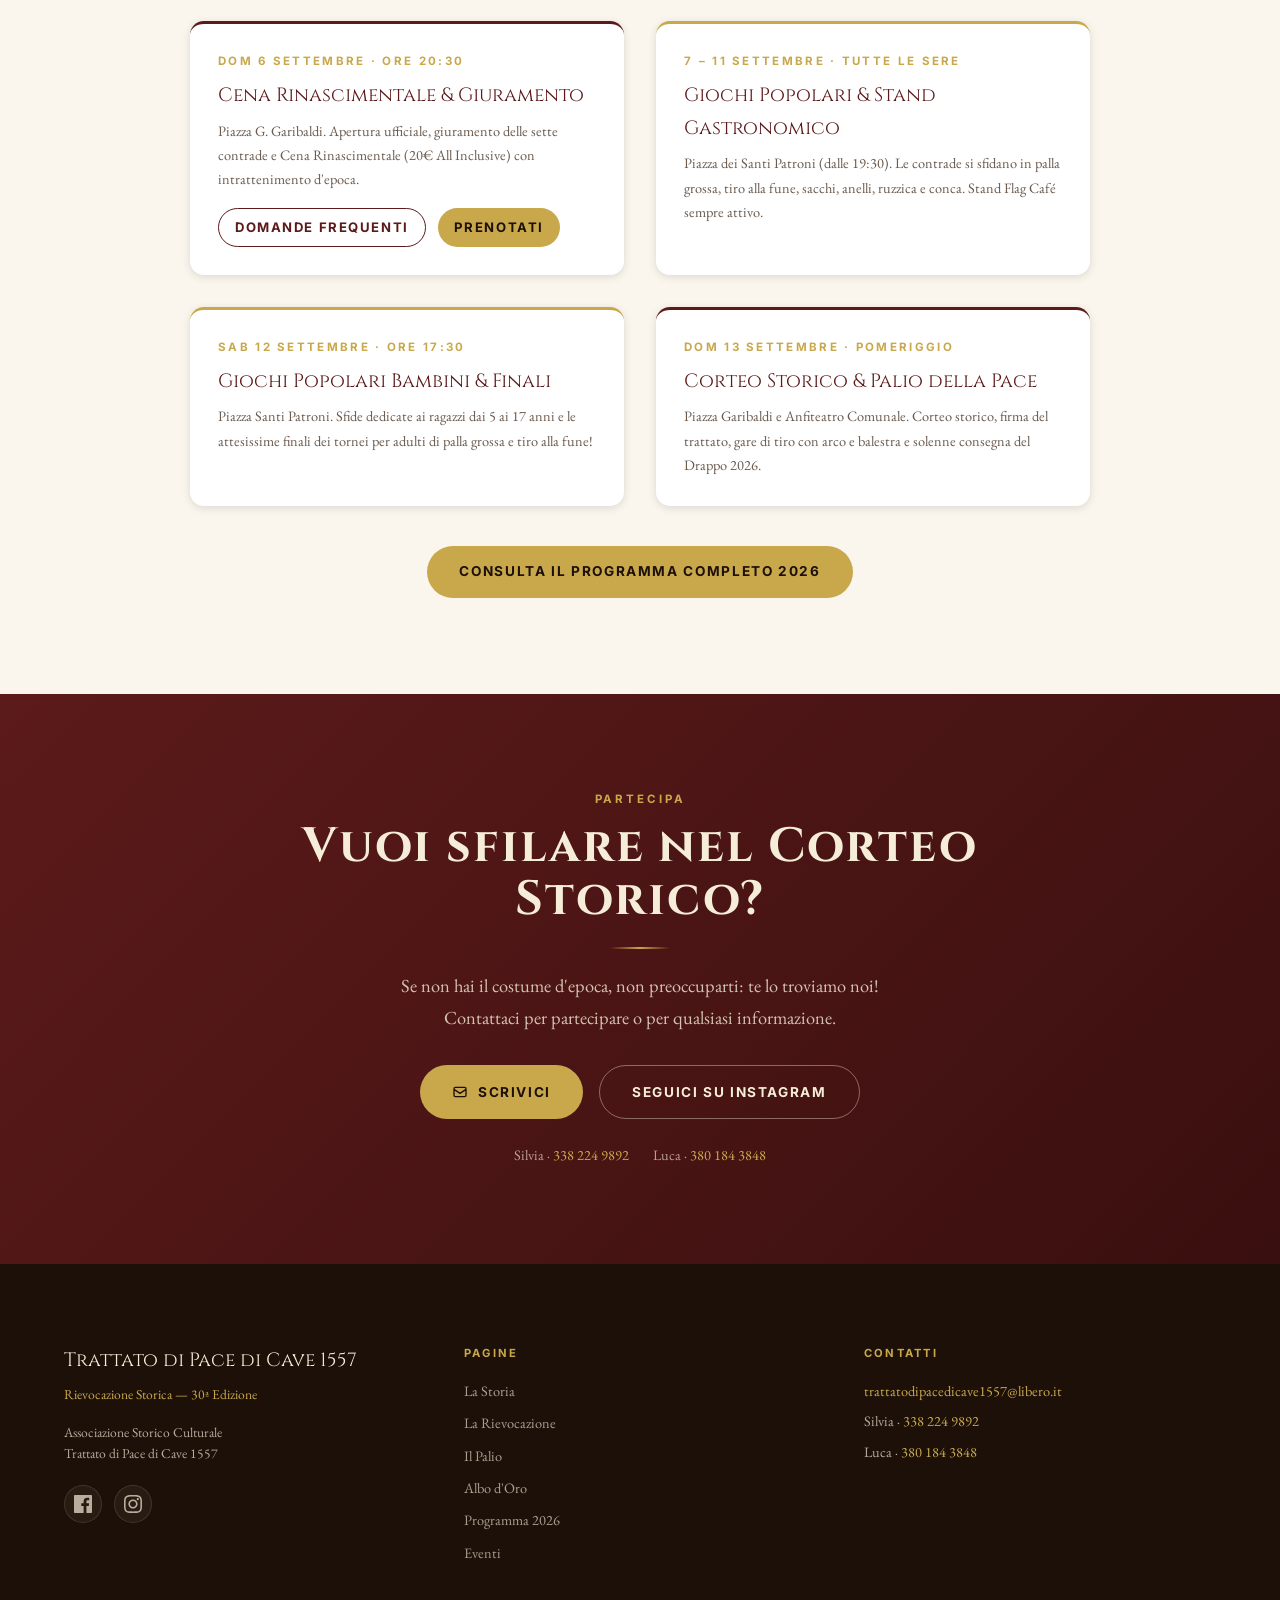
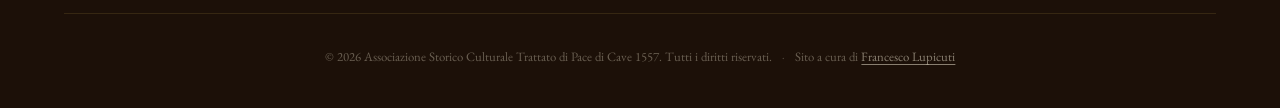
==== commit b8cf222c: "Add files via upload" ====
--- a/index.html
+++ b/index.html
@@ -3,6 +3,7 @@
 <head>
     <meta charset="UTF-8">
     <meta name="viewport" content="width=device-width, initial-scale=1.0">
+    <meta name="google-site-verification" content="XneupxKKoJlNw19vgx21-_Jc5X-WE5TqpuNHCnHeX3s" />
     <meta name="description" content="Trattato di Pace di Cave 1557 — Rievocazione storica, 6-13 Settembre 2026. Sette contrade in sfida tra giochi popolari, arco, balestra e corteo storico.">
     <meta property="og:title" content="Trattato di Pace di Cave 1557 | Rievocazione Storica 2026">
     <meta property="og:description" content="Riscopri la Pace che pose fine alla Guerra del Sale, firmata a Cave il 14 Settembre 1557. 6-13 Settembre 2026.">
--- a/css/style.css
+++ b/css/style.css
@@ -1628,8 +1628,300 @@
     bottom: 2.2rem;
 }
 
-@media (max-width: 768px) {
-    .hero-slide-label { left: 1rem; bottom: 5rem; }
-    .hero-slide-label-text { font-size: .95rem; }
-}
-
+/* ============================================================
+   CENA RINASCIMENTALE & FAQ STYLES
+   ============================================================ */
+.cena-card-banner {
+    background: linear-gradient(135deg, rgba(92,26,26,.08) 0%, rgba(201,168,76,.12) 100%), #fff;
+    border: 1px solid rgba(201,168,76,.35);
+    border-radius: var(--radius-lg);
+    padding: 2.5rem 2rem;
+    box-shadow: var(--shadow-md);
+    margin: 3rem auto 0;
+    max-width: 900px;
+}
+
+.cena-header {
+    display: flex;
+    flex-wrap: wrap;
+    justify-content: space-between;
+    align-items: center;
+    gap: 1.5rem;
+    padding-bottom: 1.75rem;
+    border-bottom: 1px solid rgba(201,168,76,.25);
+    margin-bottom: 2rem;
+}
+
+.cena-title-group {
+    flex: 1;
+    min-width: 260px;
+}
+
+.cena-badge {
+    display: inline-flex;
+    align-items: center;
+    gap: .4rem;
+    background: var(--gold);
+    color: var(--ink);
+    font-size: .75rem;
+    font-weight: 700;
+    text-transform: uppercase;
+    letter-spacing: .12em;
+    padding: .3rem .8rem;
+    border-radius: 999px;
+    margin-bottom: .75rem;
+}
+
+.cena-price-tag {
+    font-family: var(--font-display);
+    font-size: 2.2rem;
+    color: var(--burgundy);
+    font-weight: 700;
+    line-height: 1;
+}
+
+.cena-price-sub {
+    font-size: .82rem;
+    color: var(--slate);
+    text-transform: uppercase;
+    letter-spacing: .08em;
+    margin-top: .25rem;
+}
+
+.faq-list {
+    display: flex;
+    flex-direction: column;
+    gap: 1.25rem;
+    margin-top: 1.5rem;
+}
+
+.faq-item {
+    background: #fff;
+    border: 1px solid rgba(201,168,76,.3);
+    border-radius: var(--radius-md);
+    box-shadow: var(--shadow-sm);
+    overflow: hidden;
+    transition: border-color .25s ease, box-shadow .25s ease;
+}
+
+.faq-item:hover {
+    border-color: var(--gold);
+    box-shadow: var(--shadow-md);
+}
+
+.faq-item[open] {
+    border-color: var(--gold);
+}
+
+.faq-summary {
+    display: flex;
+    align-items: center;
+    justify-content: space-between;
+    padding: 1.15rem 1.4rem;
+    cursor: pointer;
+    font-family: var(--font-serif);
+    font-size: 1.15rem;
+    font-weight: 600;
+    color: var(--ink);
+    user-select: none;
+    list-style: none;
+    gap: 1rem;
+    transition: background .2s ease;
+}
+
+.faq-summary::-webkit-details-marker {
+    display: none;
+}
+
+.faq-summary:hover {
+    background: rgba(201,168,76,.06);
+    color: var(--burgundy);
+}
+
+.faq-icon-left {
+    display: inline-flex;
+    align-items: center;
+    justify-content: center;
+    color: var(--burgundy);
+    margin-right: .5rem;
+    flex-shrink: 0;
+}
+
+.faq-chevron {
+    width: 20px;
+    height: 20px;
+    color: var(--gold);
+    transition: transform .25s ease;
+    flex-shrink: 0;
+}
+
+.faq-item[open] .faq-chevron {
+    transform: rotate(180deg);
+}
+
+.faq-answer {
+    padding: 0 1.4rem 1.4rem 1.4rem;
+    color: #44372e;
+    font-size: .98rem;
+    line-height: 1.75;
+    border-top: 1px solid rgba(201,168,76,.15);
+    background: rgba(245,237,216,.2);
+}
+
+.faq-answer p {
+    margin-top: 1rem;
+    margin-bottom: 0;
+}
+
+.faq-answer ul {
+    margin: .8rem 0 0 1.25rem;
+    padding: 0;
+    list-style-type: '🗡️ ';
+}
+
+.faq-answer ul li {
+    padding-left: .35rem;
+    margin-bottom: .6rem;
+    line-height: 1.5;
+}
+
+.faq-answer ul li strong {
+    color: var(--burgundy);
+}
+
+/* Callout Program Box */
+.program-callout-box {
+    background: linear-gradient(135deg, var(--parchment), #fff);
+    border: 1px solid rgba(201,168,76,.4);
+    border-left: 5px solid var(--gold);
+    border-radius: var(--radius-md);
+    padding: 1.5rem 1.75rem;
+    margin: 2.5rem auto 0;
+    max-width: 820px;
+    box-shadow: var(--shadow-sm);
+    display: flex;
+    flex-wrap: wrap;
+    align-items: center;
+    justify-content: space-between;
+    gap: 1.25rem;
+}
+
+/* ============================================================
+   MODAL OVERLAY (FAQ SOVRAIMPRESSIONE)
+   ============================================================ */
+.modal-overlay {
+    position: fixed;
+    inset: 0;
+    z-index: 9999;
+    background: rgba(28, 16, 8, 0.78);
+    backdrop-filter: blur(6px);
+    -webkit-backdrop-filter: blur(6px);
+    display: flex;
+    align-items: center;
+    justify-content: center;
+    padding: 1.25rem;
+    opacity: 0;
+    visibility: hidden;
+    transition: opacity .3s cubic-bezier(.4,0,.2,1), visibility .3s cubic-bezier(.4,0,.2,1);
+}
+
+.modal-overlay.open {
+    opacity: 1;
+    visibility: visible;
+}
+
+.modal-dialog {
+    background: #fff;
+    border-radius: var(--radius-lg);
+    box-shadow: 0 25px 50px -12px rgba(0, 0, 0, 0.55);
+    border: 1px solid rgba(201, 168, 76, 0.45);
+    width: 100%;
+    max-width: 720px;
+    max-height: 88vh;
+    display: flex;
+    flex-direction: column;
+    overflow: hidden;
+    transform: scale(0.94) translateY(15px);
+    transition: transform .3s cubic-bezier(.4,0,.2,1);
+}
+
+.modal-overlay.open .modal-dialog {
+    transform: scale(1) translateY(0);
+}
+
+.modal-header {
+    display: flex;
+    align-items: center;
+    justify-content: space-between;
+    padding: 1.25rem 1.75rem;
+    background: linear-gradient(135deg, var(--burgundy), #3a0f0f);
+    color: var(--cream);
+    border-bottom: 2px solid var(--gold);
+    flex-shrink: 0;
+}
+
+.modal-header-title {
+    font-family: var(--font-serif);
+    font-size: 1.3rem;
+    font-weight: 700;
+    display: flex;
+    align-items: center;
+    gap: .6rem;
+    color: var(--cream);
+    margin: 0;
+}
+
+.modal-close-btn {
+    background: transparent;
+    border: none;
+    color: var(--cream);
+    cursor: pointer;
+    padding: .35rem;
+    border-radius: 50%;
+    display: flex;
+    align-items: center;
+    justify-content: center;
+    transition: background .2s ease, transform .2s ease;
+}
+
+.modal-close-btn:hover {
+    background: rgba(255, 255, 255, 0.2);
+    transform: scale(1.1);
+}
+
+.modal-body {
+    padding: 1.75rem;
+    overflow-y: auto;
+    background: var(--parchment);
+    flex: 1;
+}
+
+.modal-footer {
+    padding: 1rem 1.75rem;
+    background: #fff;
+    border-top: 1px solid rgba(201, 168, 76, 0.25);
+    display: flex;
+    justify-content: space-between;
+    align-items: center;
+    flex-wrap: wrap;
+    gap: 1rem;
+    flex-shrink: 0;
+}
+
+@media (max-width: 600px) {
+    .modal-dialog {
+        max-height: 94vh;
+    }
+    .modal-header {
+        padding: 1rem 1.25rem;
+    }
+    .modal-body {
+        padding: 1.25rem;
+    }
+    .modal-footer {
+        padding: 1rem 1.25rem;
+    }
+}
+
+
+
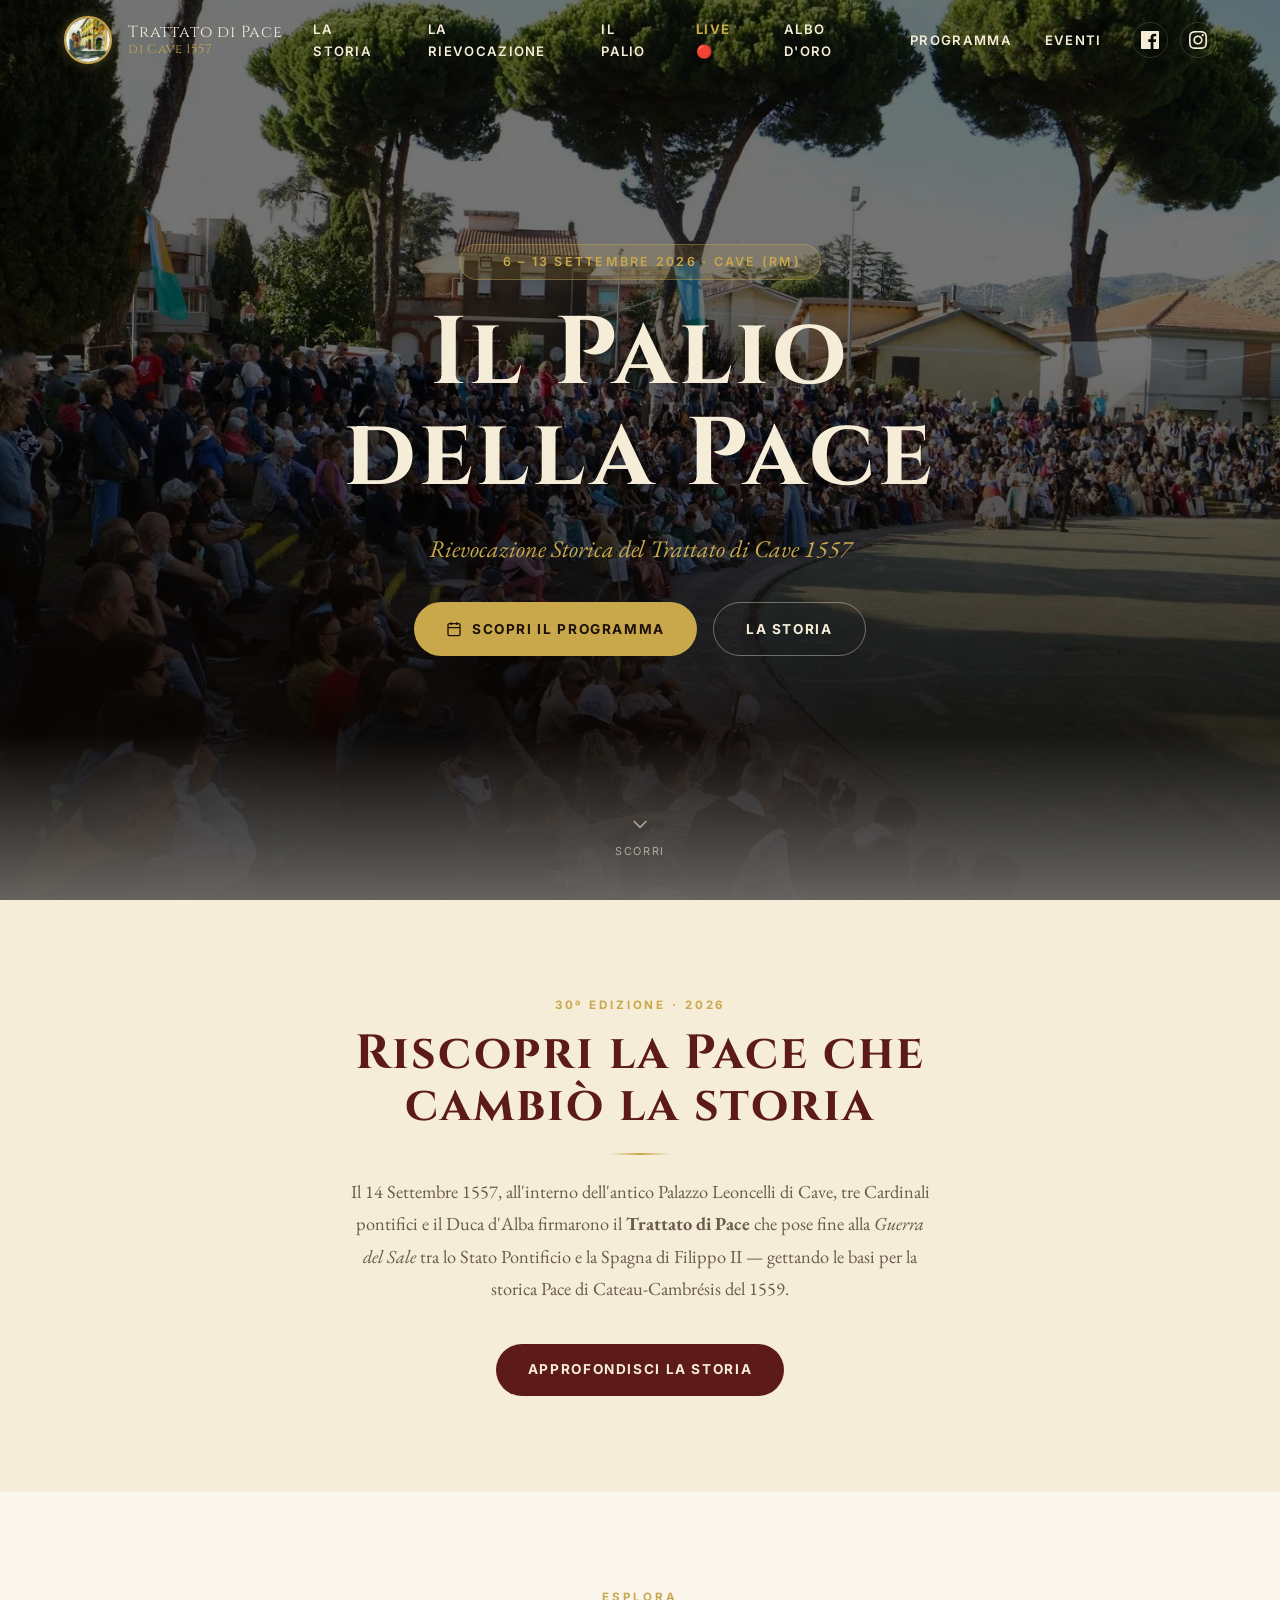
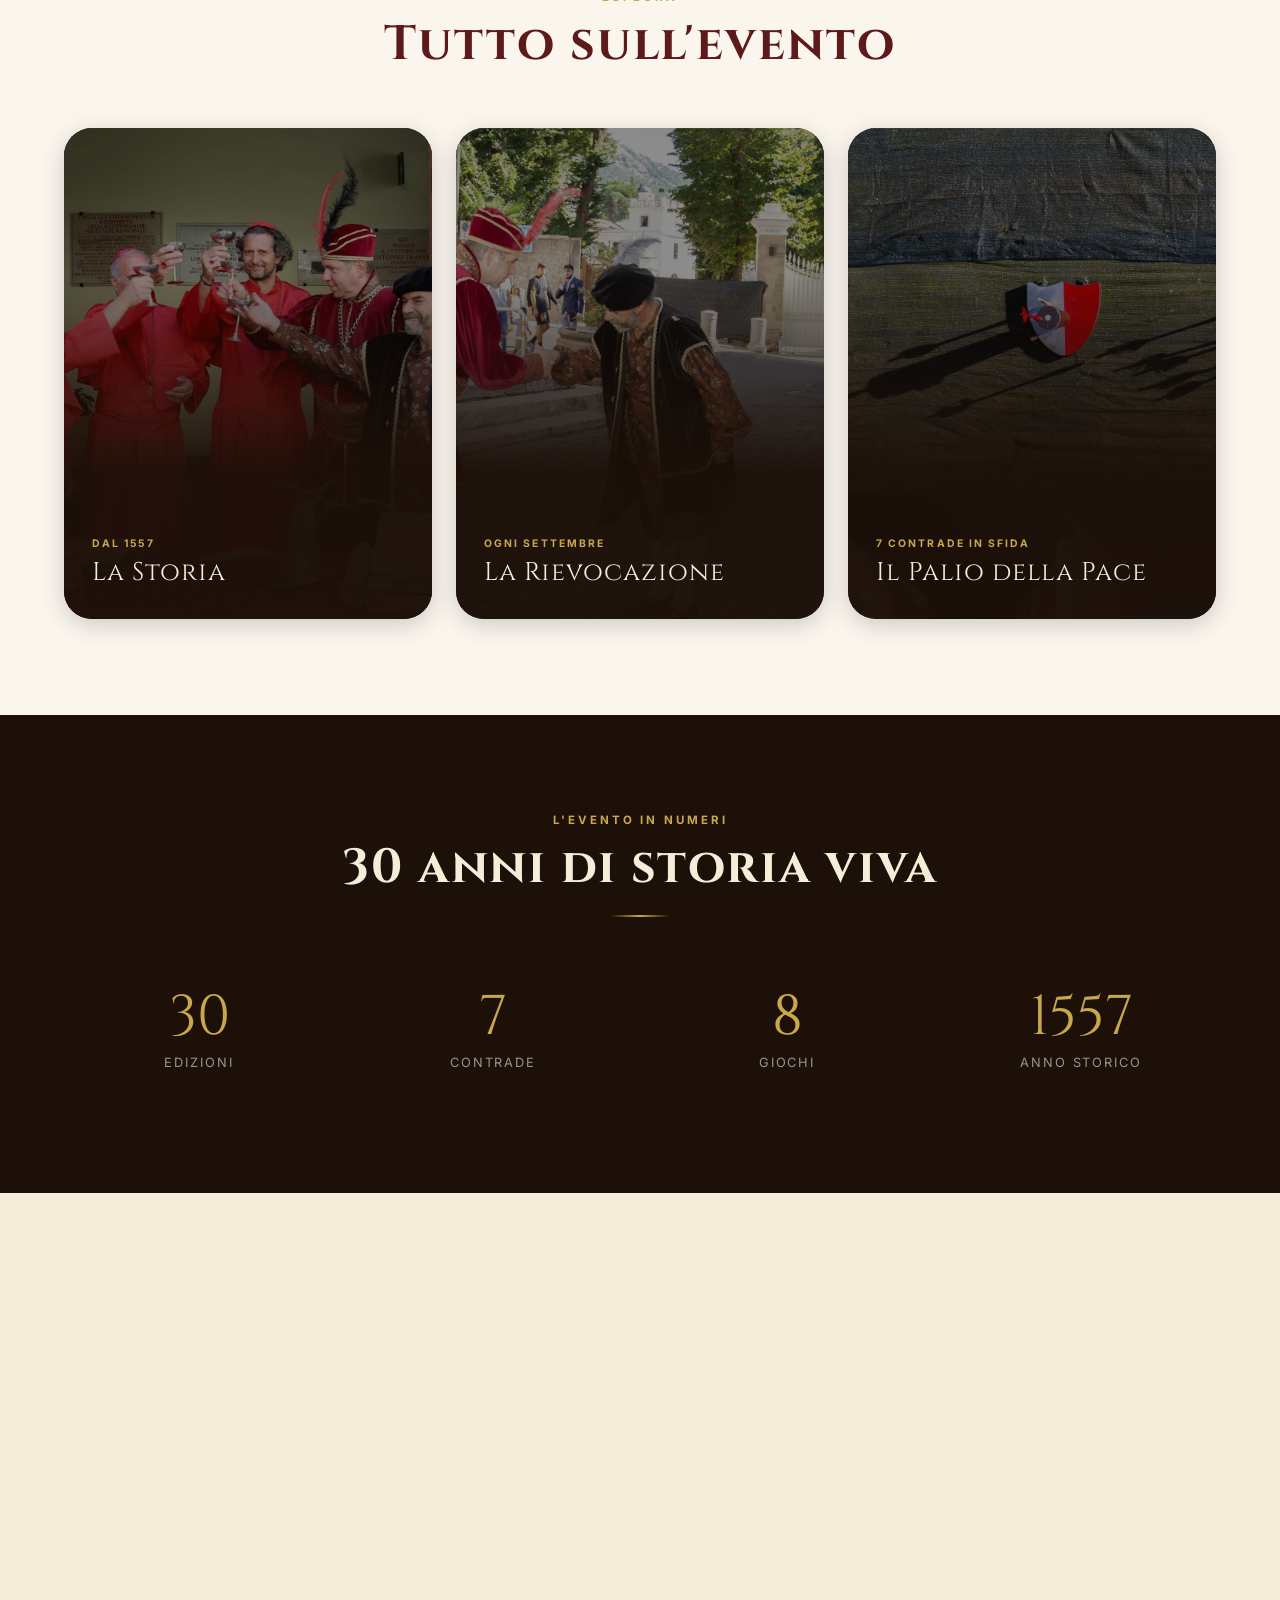
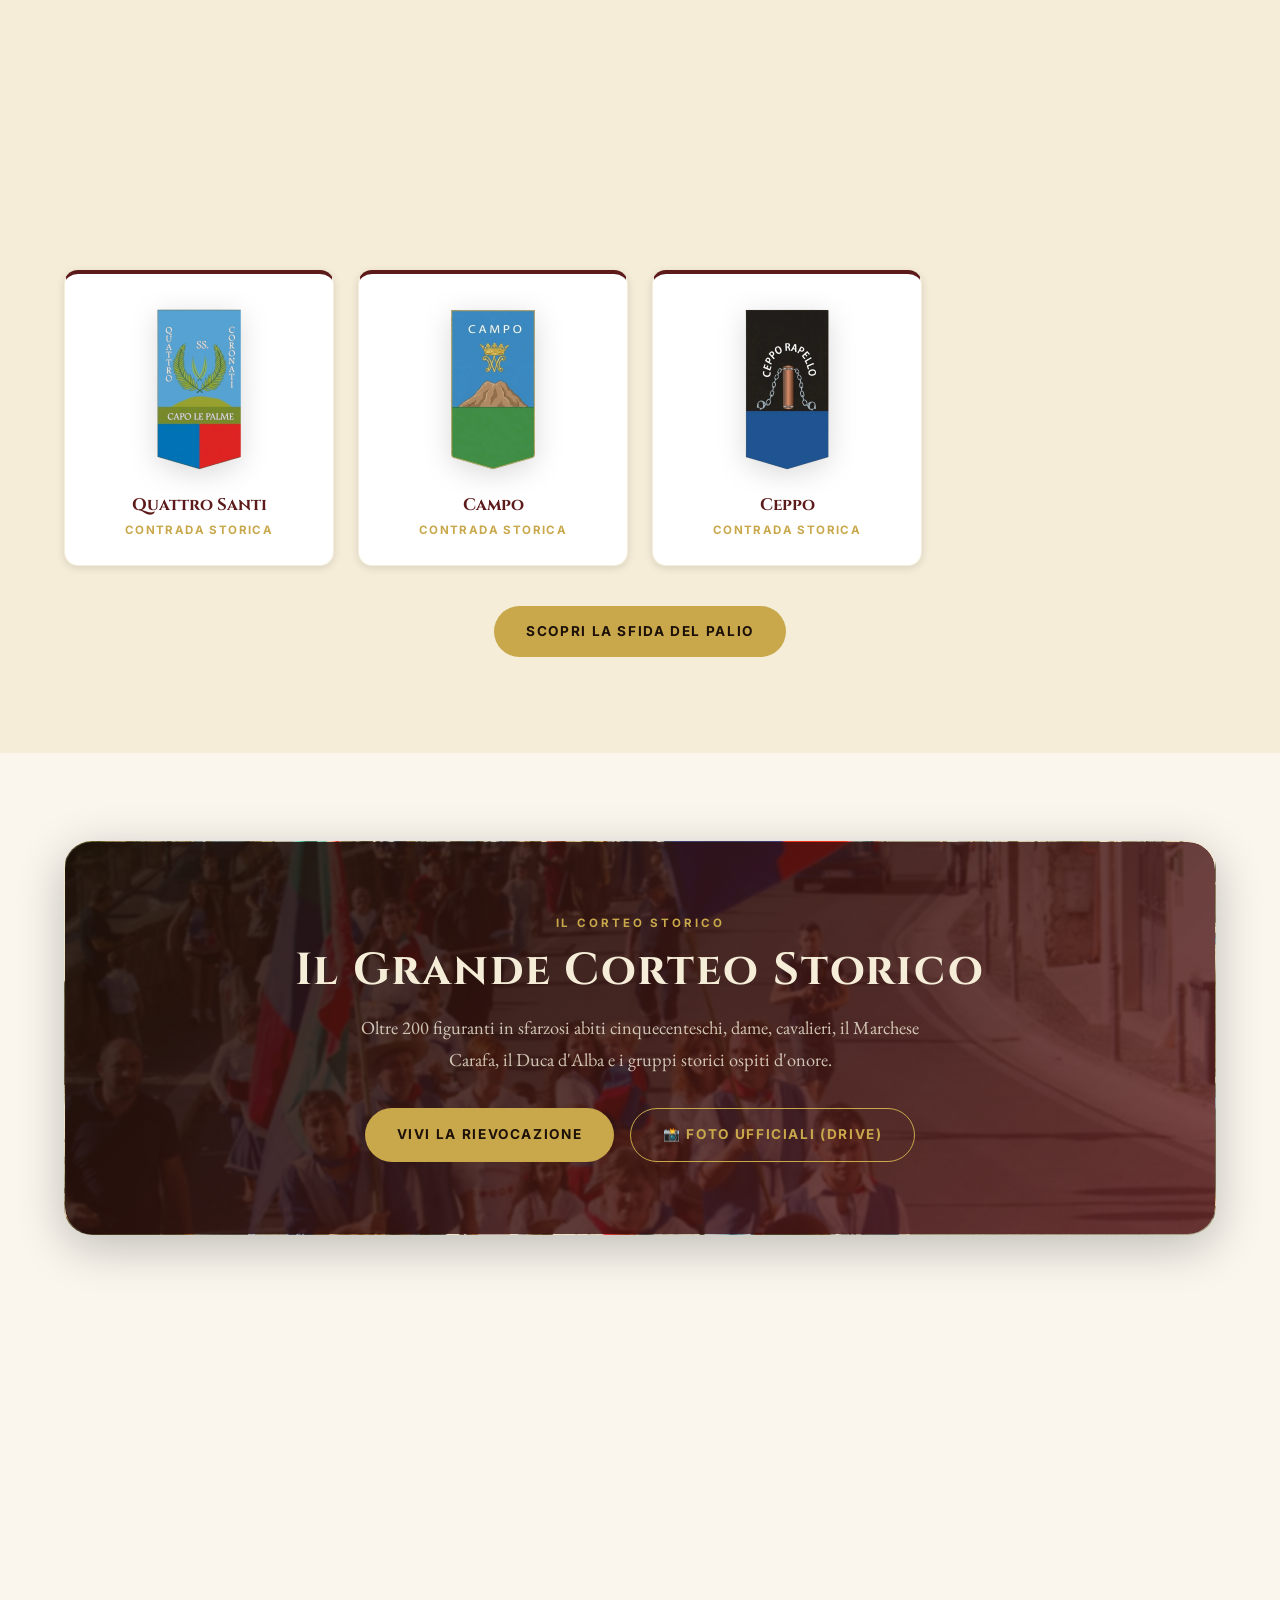
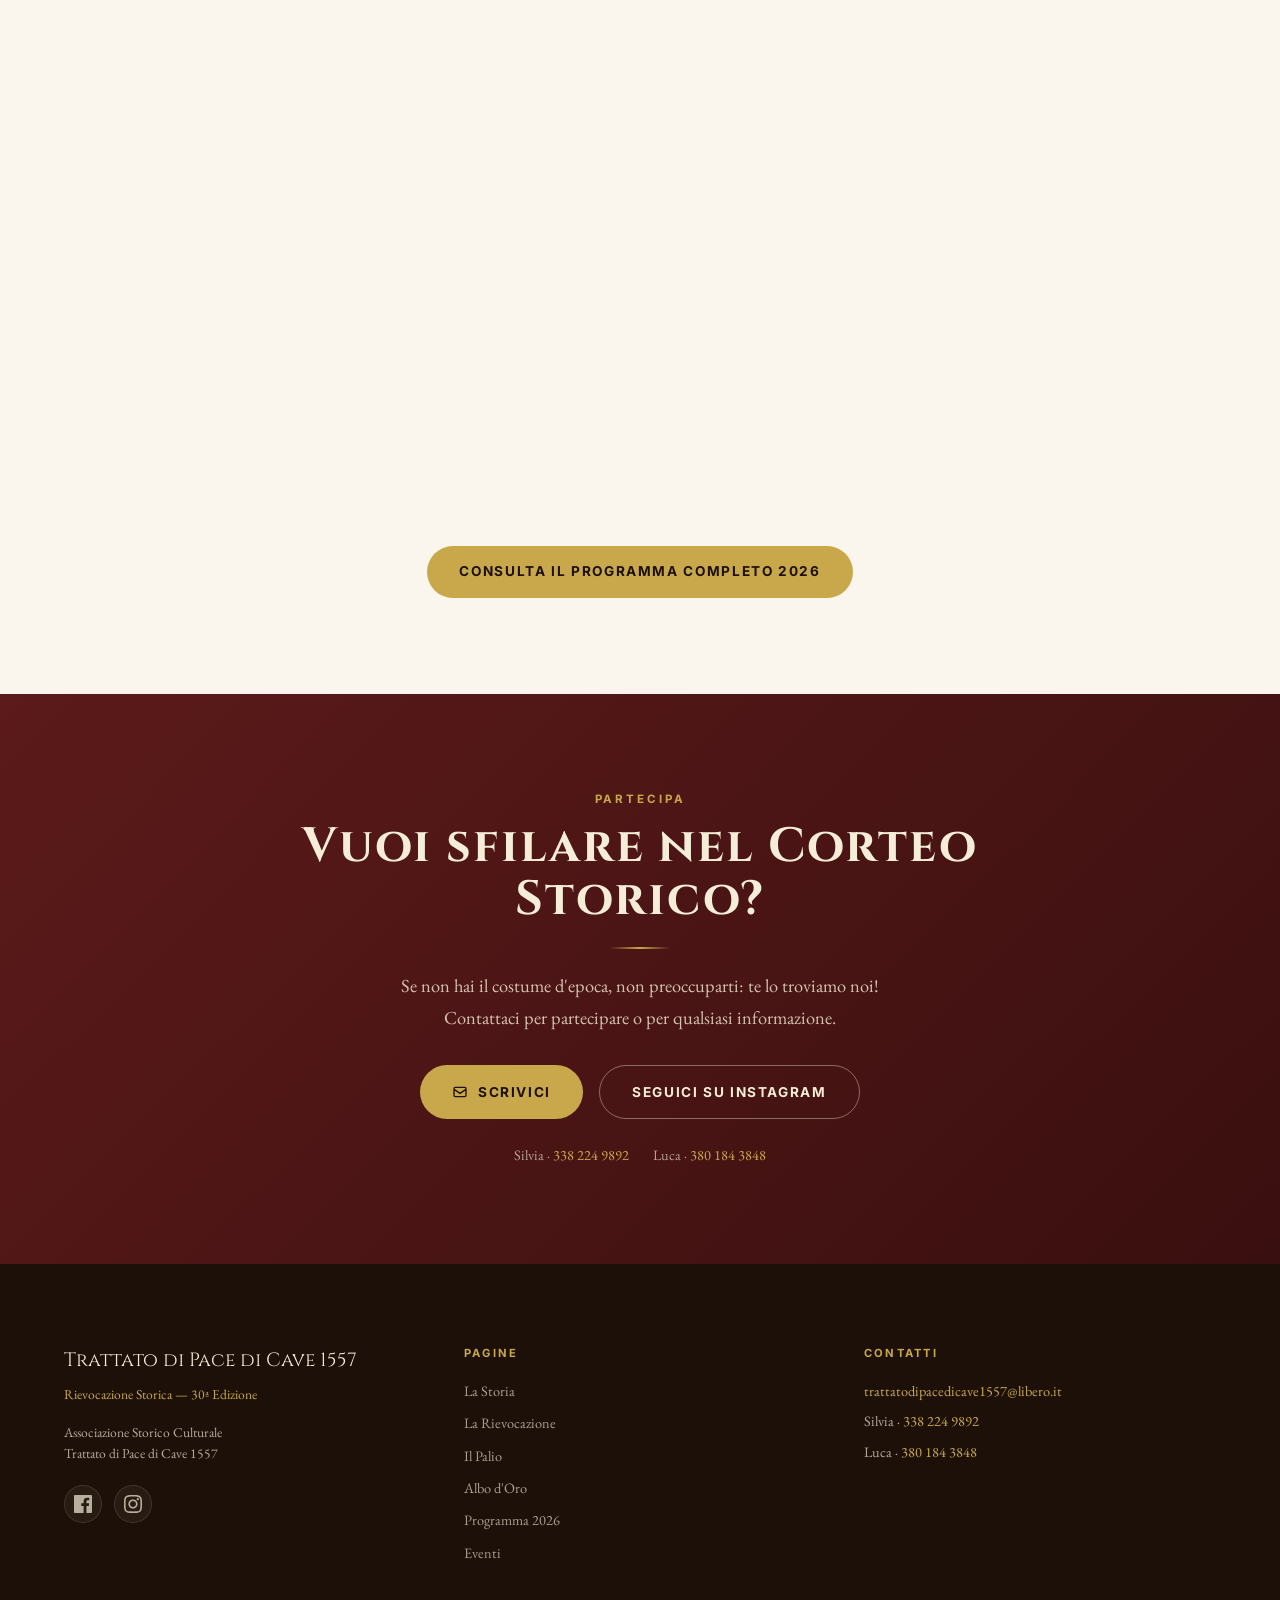
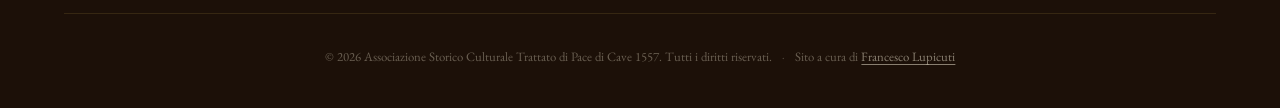
==== commit ea56f747: "Add files via upload" ====
--- a/index.html
+++ b/index.html
@@ -32,6 +32,7 @@
                 <a href="storia.html">La Storia</a>
                 <a href="rievocazione.html">La Rievocazione</a>
                 <a href="palio.html">Il Palio</a>
+                <a href="live.html" style="color:var(--gold); font-weight:bold;">LIVE 🔴</a>
                 <a href="albo.html">Albo d'Oro</a>
                 <a href="programma.html">Programma</a>
                 <a href="eventicollaborazioni.html">Eventi</a>
@@ -67,6 +68,7 @@
         <a href="storia.html">La Storia</a>
         <a href="rievocazione.html">La Rievocazione</a>
         <a href="palio.html">Il Palio</a>
+        <a href="live.html" style="color:var(--gold); font-weight:bold;">LIVE 🔴</a>
         <a href="albo.html">Albo d'Oro</a>
         <a href="programma.html">Programma</a>
         <a href="eventicollaborazioni.html">Eventi</a>
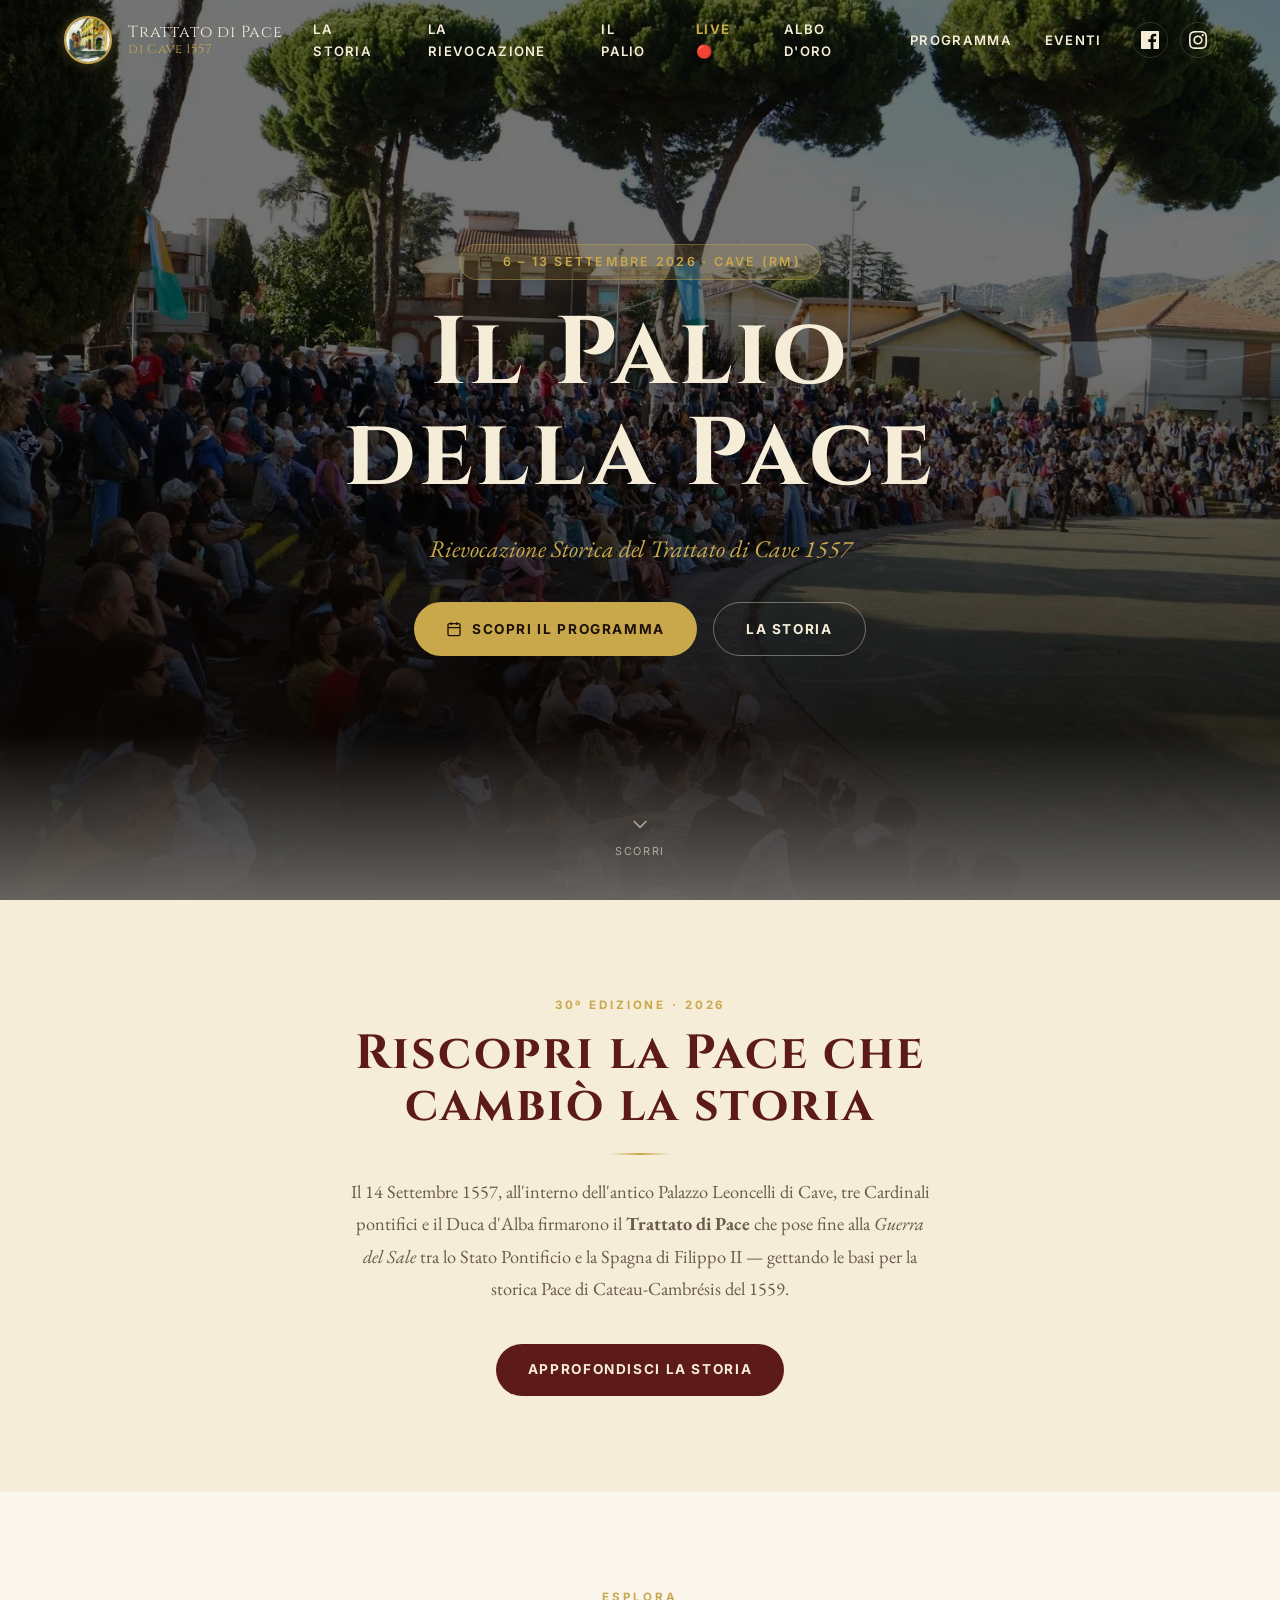
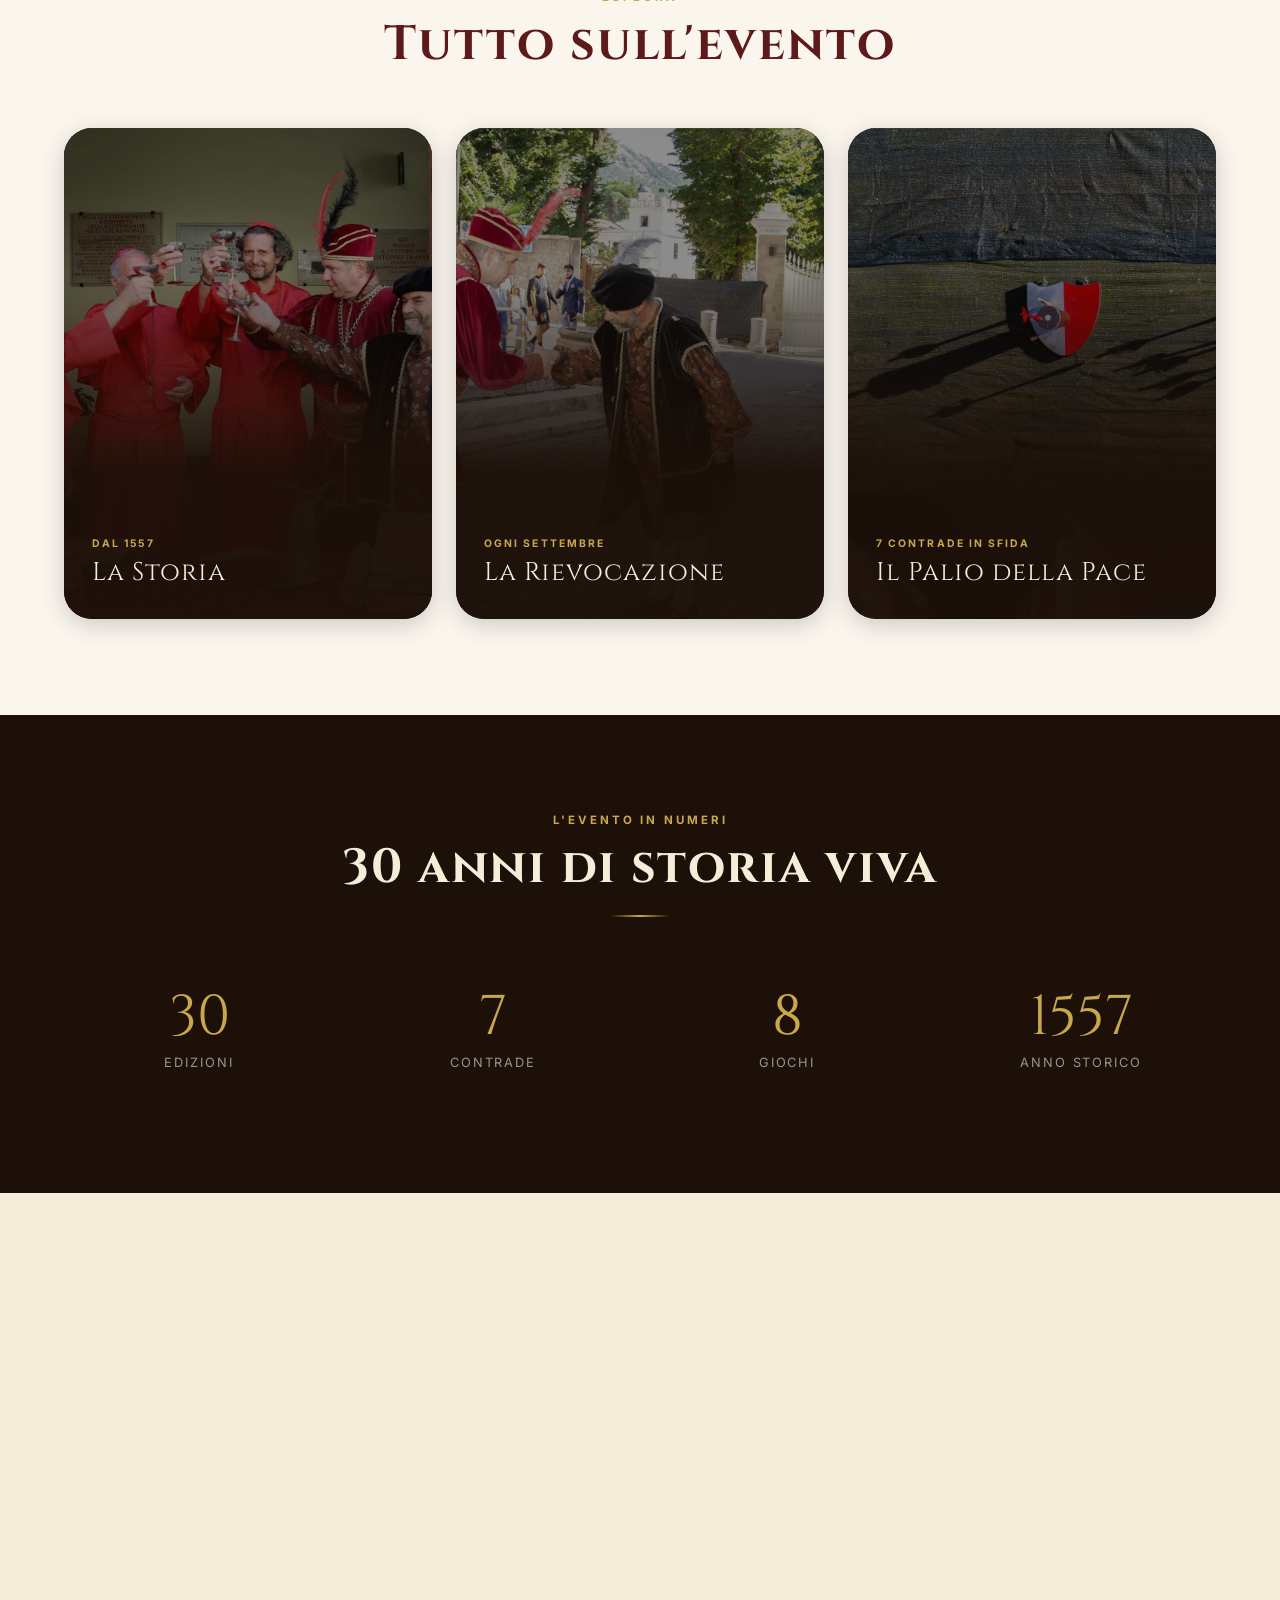
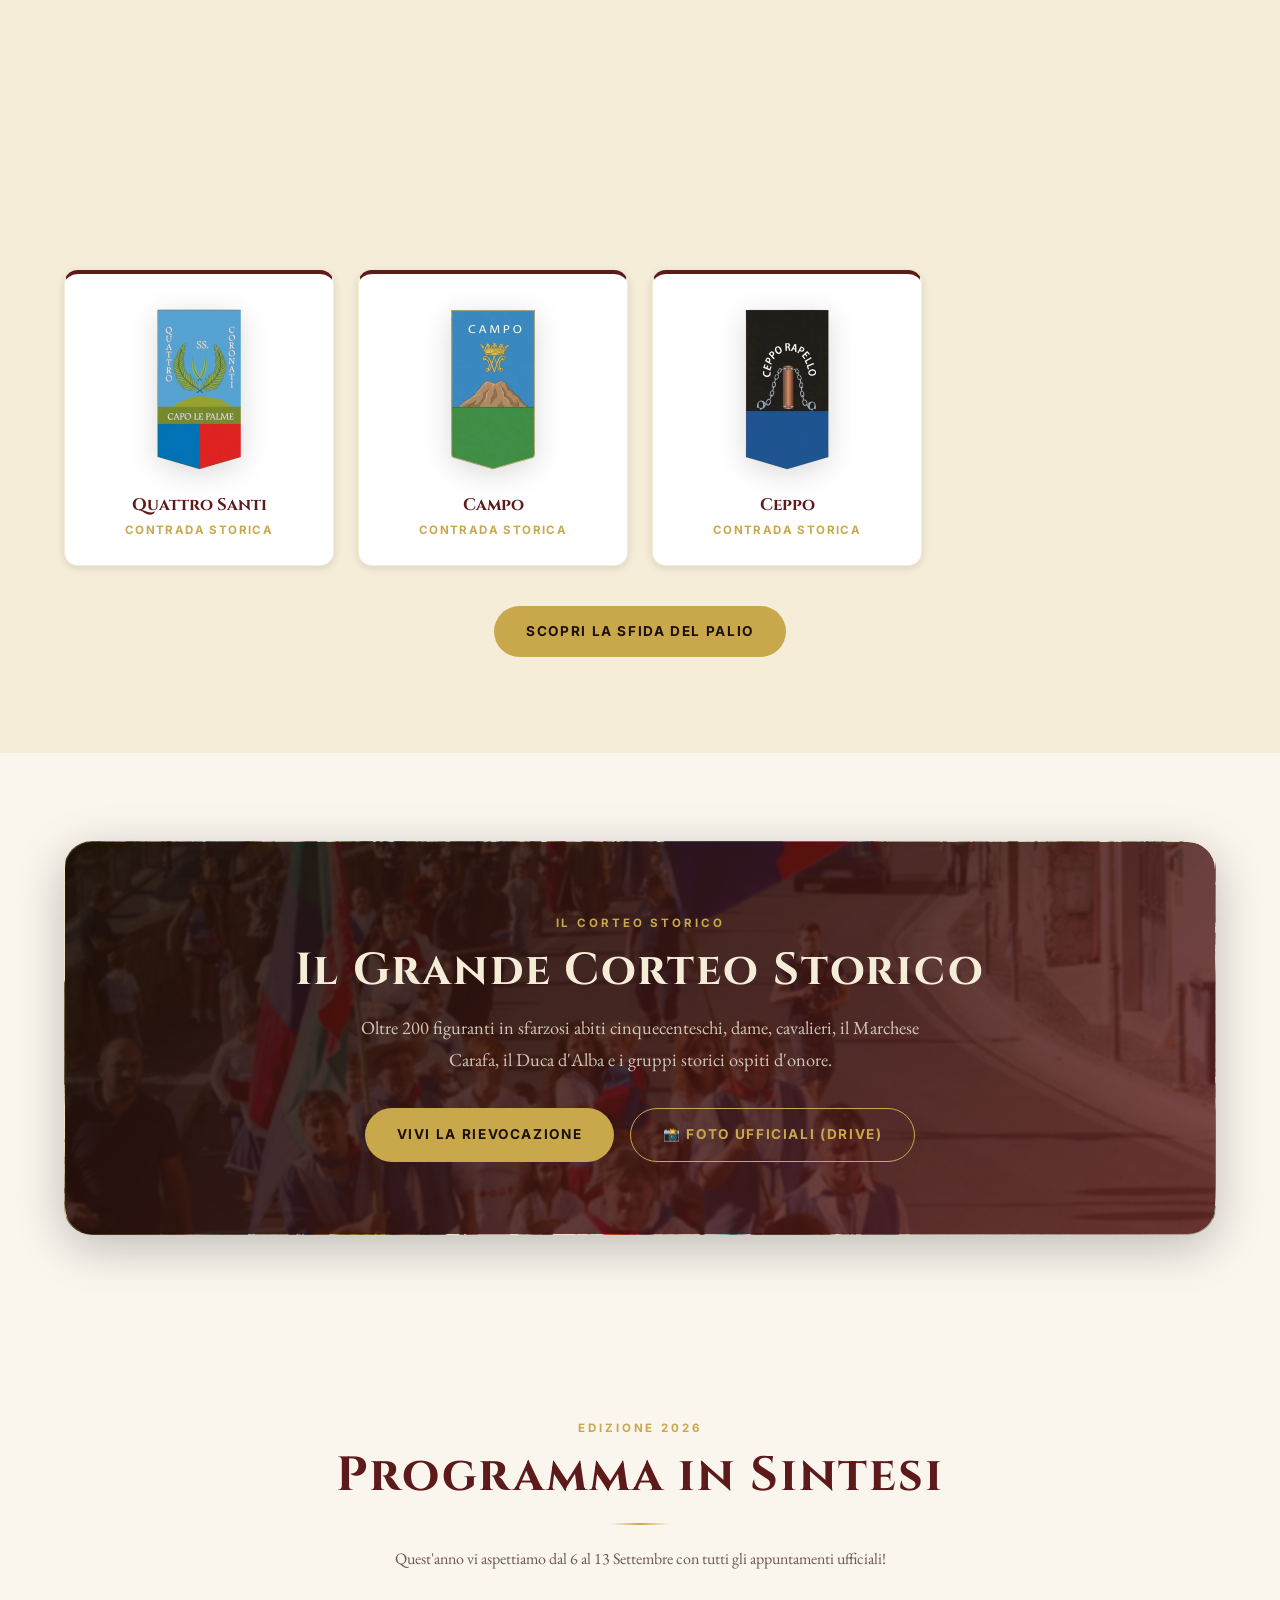
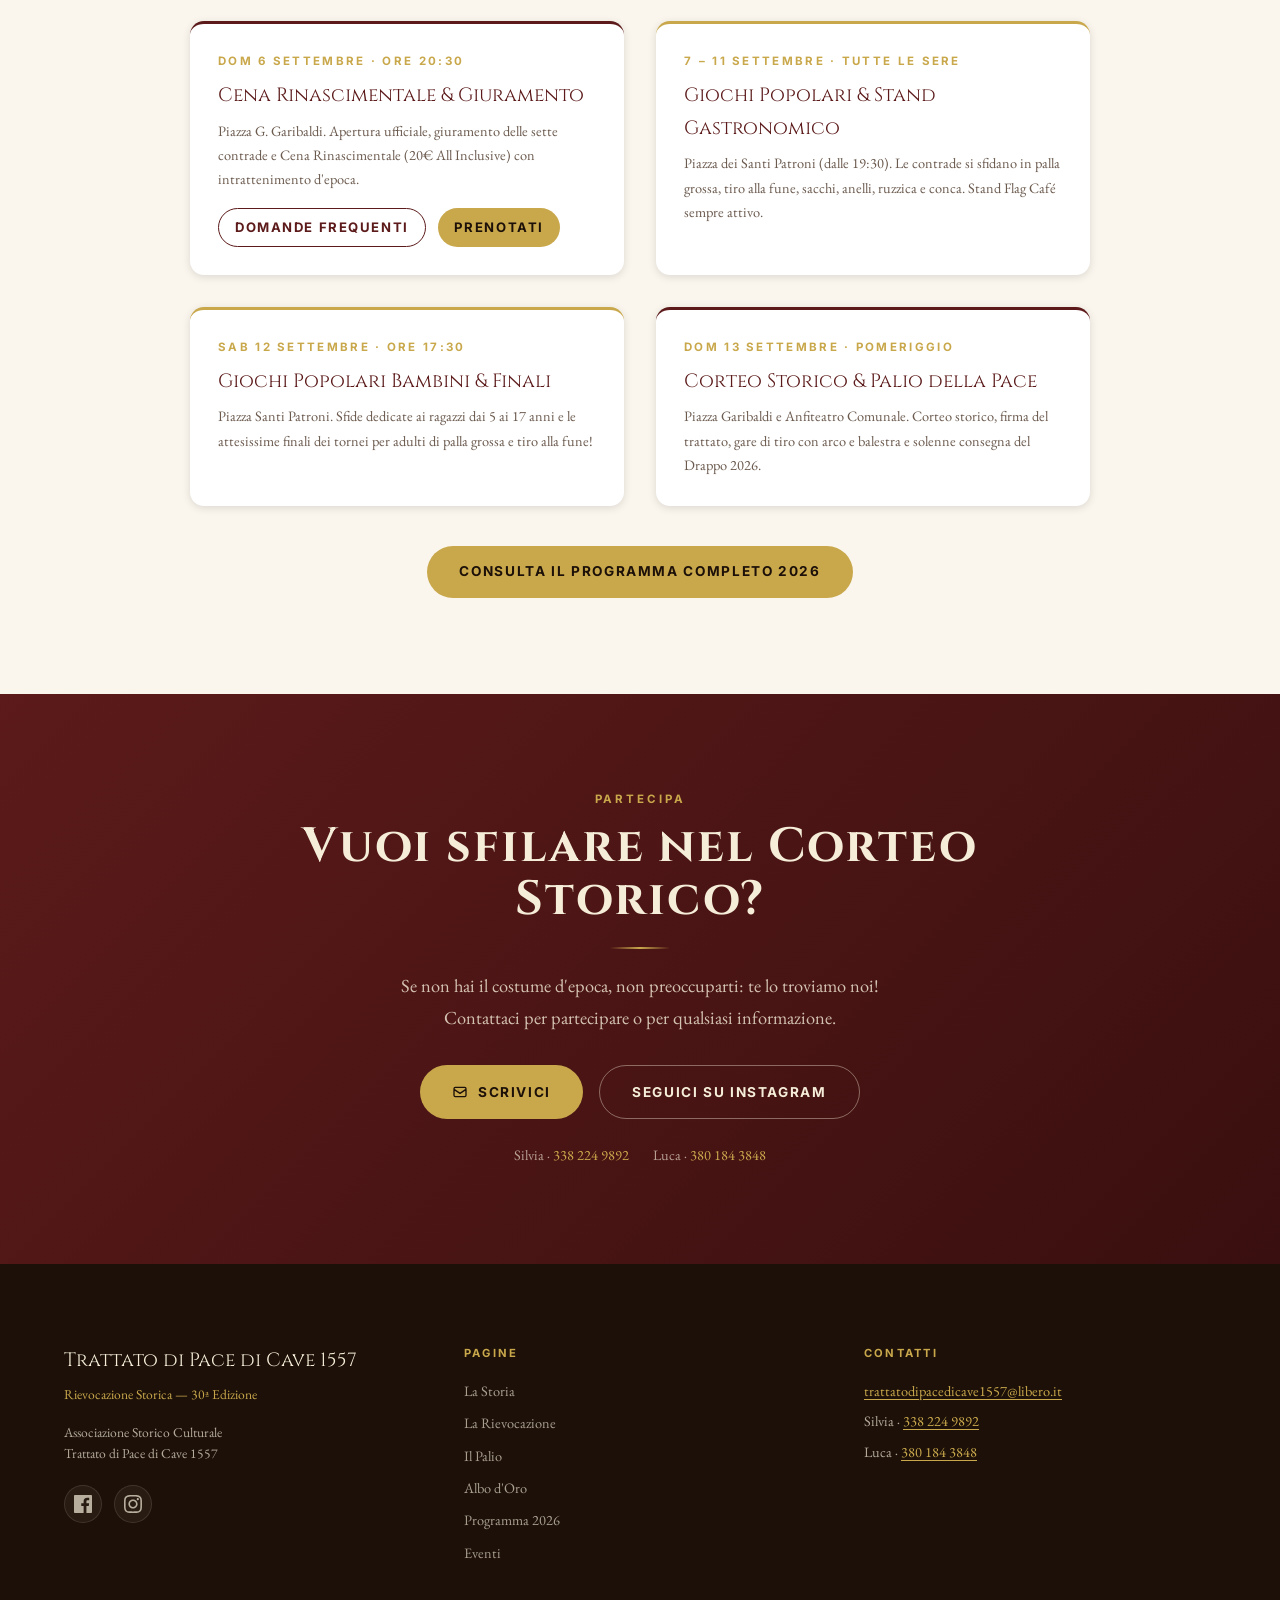
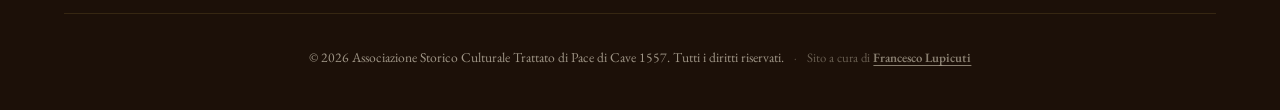
==== commit a14fb6d0: "Add files via upload" ====
--- a/index.html
+++ b/index.html
@@ -1,6 +1,15 @@
 <!DOCTYPE html>
 <html lang="it" class="scroll-smooth">
 <head>
+    <!-- Google tag (gtag.js) -->
+    <script async src="https://www.googletagmanager.com/gtag/js?id=G-98CZV315NG"></script>
+    <script>
+      window.dataLayer = window.dataLayer || [];
+      function gtag(){dataLayer.push(arguments);}
+      gtag('js', new Date());
+
+      gtag('config', 'G-98CZV315NG');
+    </script>
     <meta charset="UTF-8">
     <meta name="viewport" content="width=device-width, initial-scale=1.0">
     <meta name="google-site-verification" content="XneupxKKoJlNw19vgx21-_Jc5X-WE5TqpuNHCnHeX3s" />
--- a/css/style.css
+++ b/css/style.css
@@ -802,7 +802,13 @@
 .footer-links a { font-size: .9rem; color: rgba(245,237,216,.65); transition: var(--transition); }
 .footer-links a:hover { color: var(--gold); padding-left: 4px; }
 .footer-contact p { font-size: .9rem; margin-bottom: .4rem; }
-.footer-contact a { color: var(--gold); transition: var(--transition); }
+.footer-contact a {
+    color: var(--gold);
+    text-decoration: underline;
+    text-underline-offset: 3px;
+    transition: var(--transition);
+    cursor: pointer;
+}
 .footer-contact a:hover { color: var(--gold-lt); }
 .footer-social { display: flex; gap: .75rem; margin-top: 1.25rem; }
 .footer-social a {
@@ -822,10 +828,26 @@
     justify-content: center;
     align-items: center;
     gap: .5rem;
-    font-size: .8rem;
-    color: rgba(245,237,216,.35);
+    font-size: .85rem;
+    color: rgba(245,237,216,.6);
     text-align: center;
 }
+.footer-credit {
+    color: rgba(245,237,216,.75);
+}
+.footer-credit a {
+    color: var(--gold);
+    font-weight: 600;
+    text-decoration: underline;
+    text-underline-offset: 3px;
+    transition: var(--transition);
+    cursor: pointer;
+}
+.footer-credit a:hover {
+    color: var(--cream);
+    text-shadow: 0 0 10px rgba(201,168,76,0.6);
+}
+
 
 /* ============================================================
    MOBILE STICKY BAR
